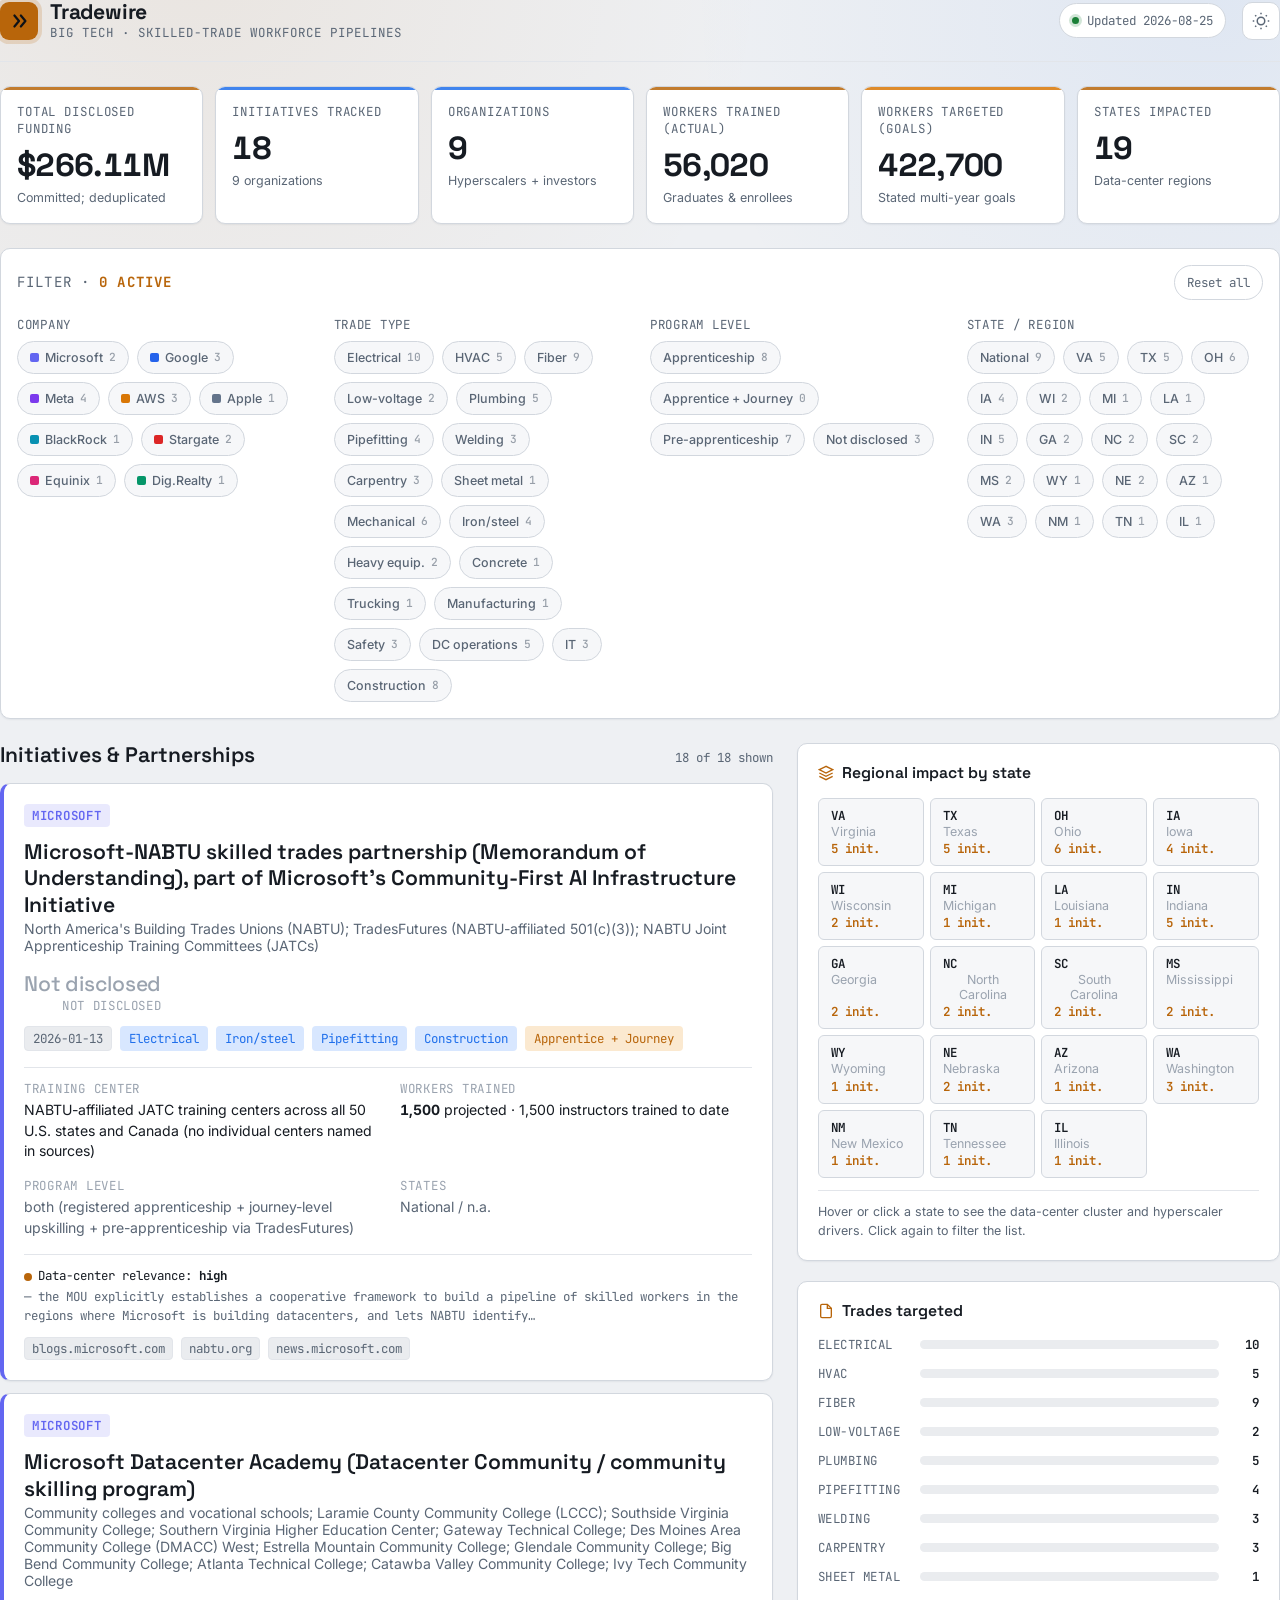
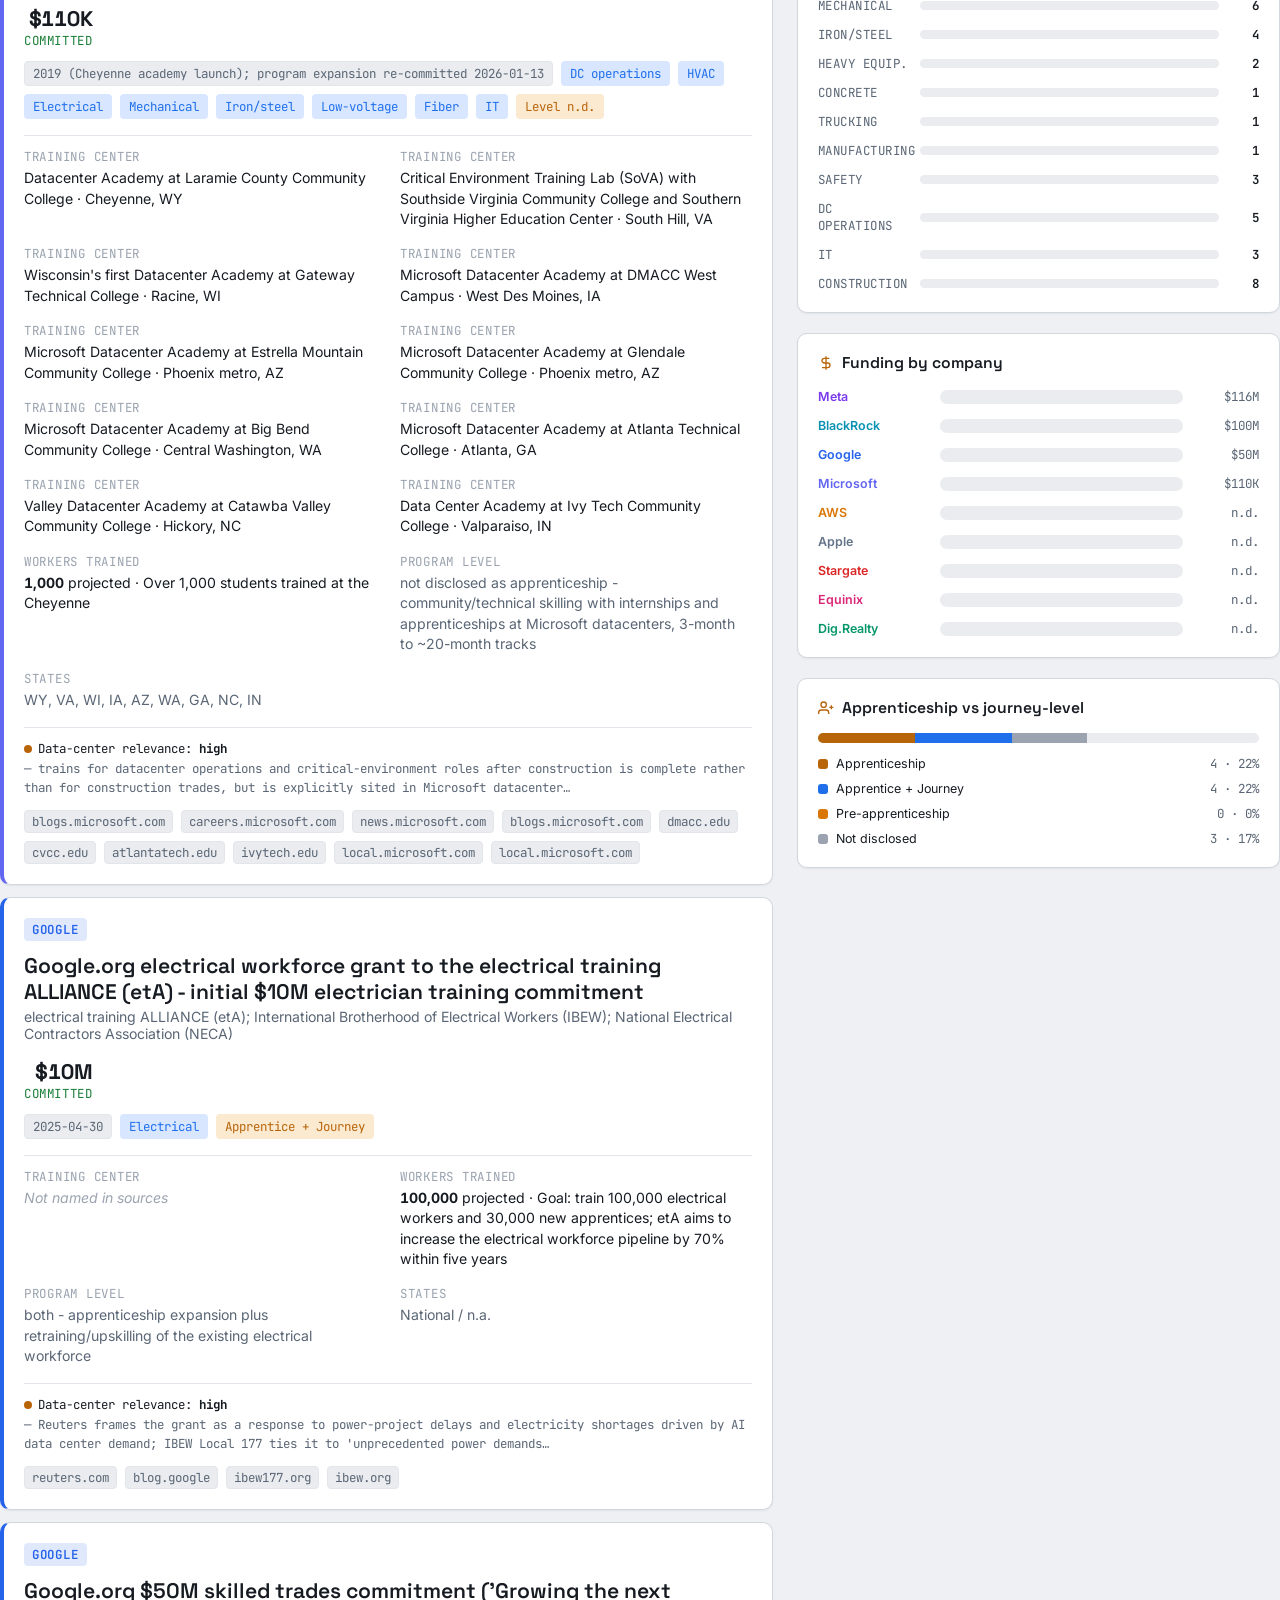
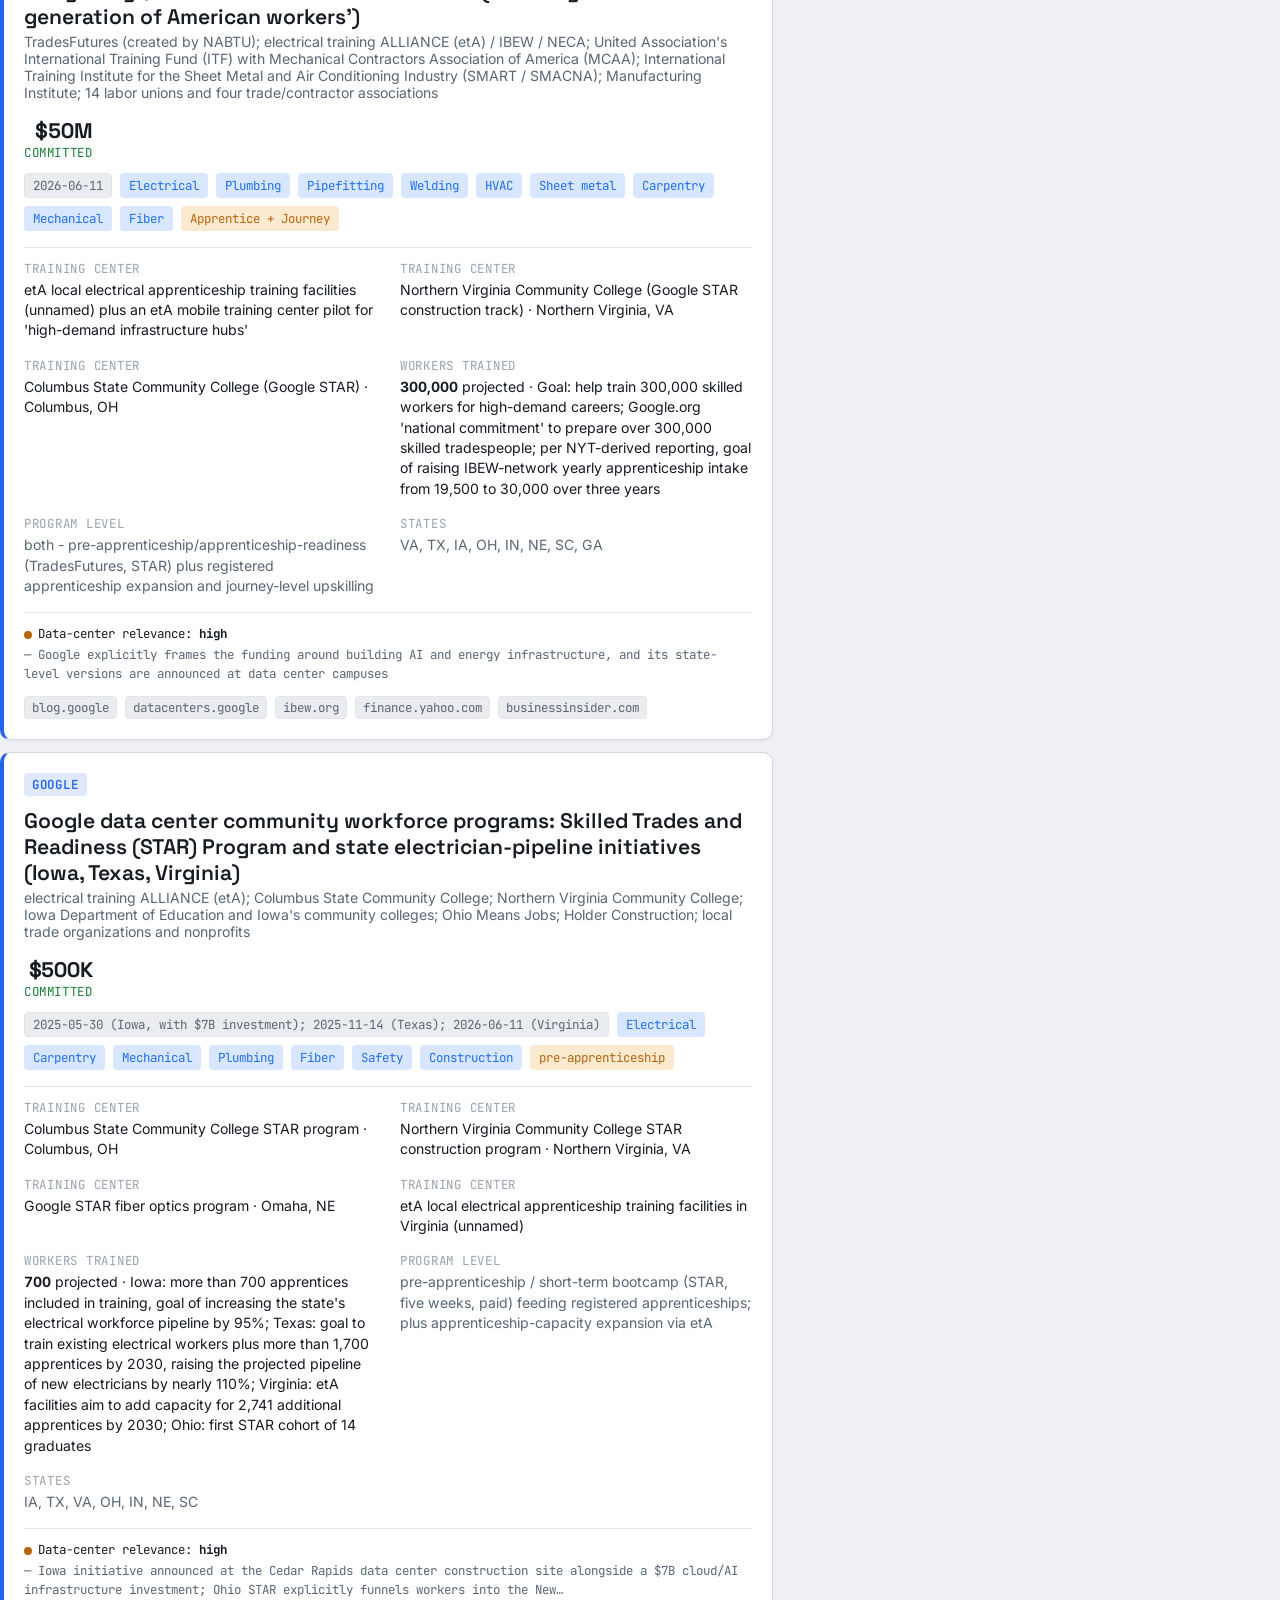
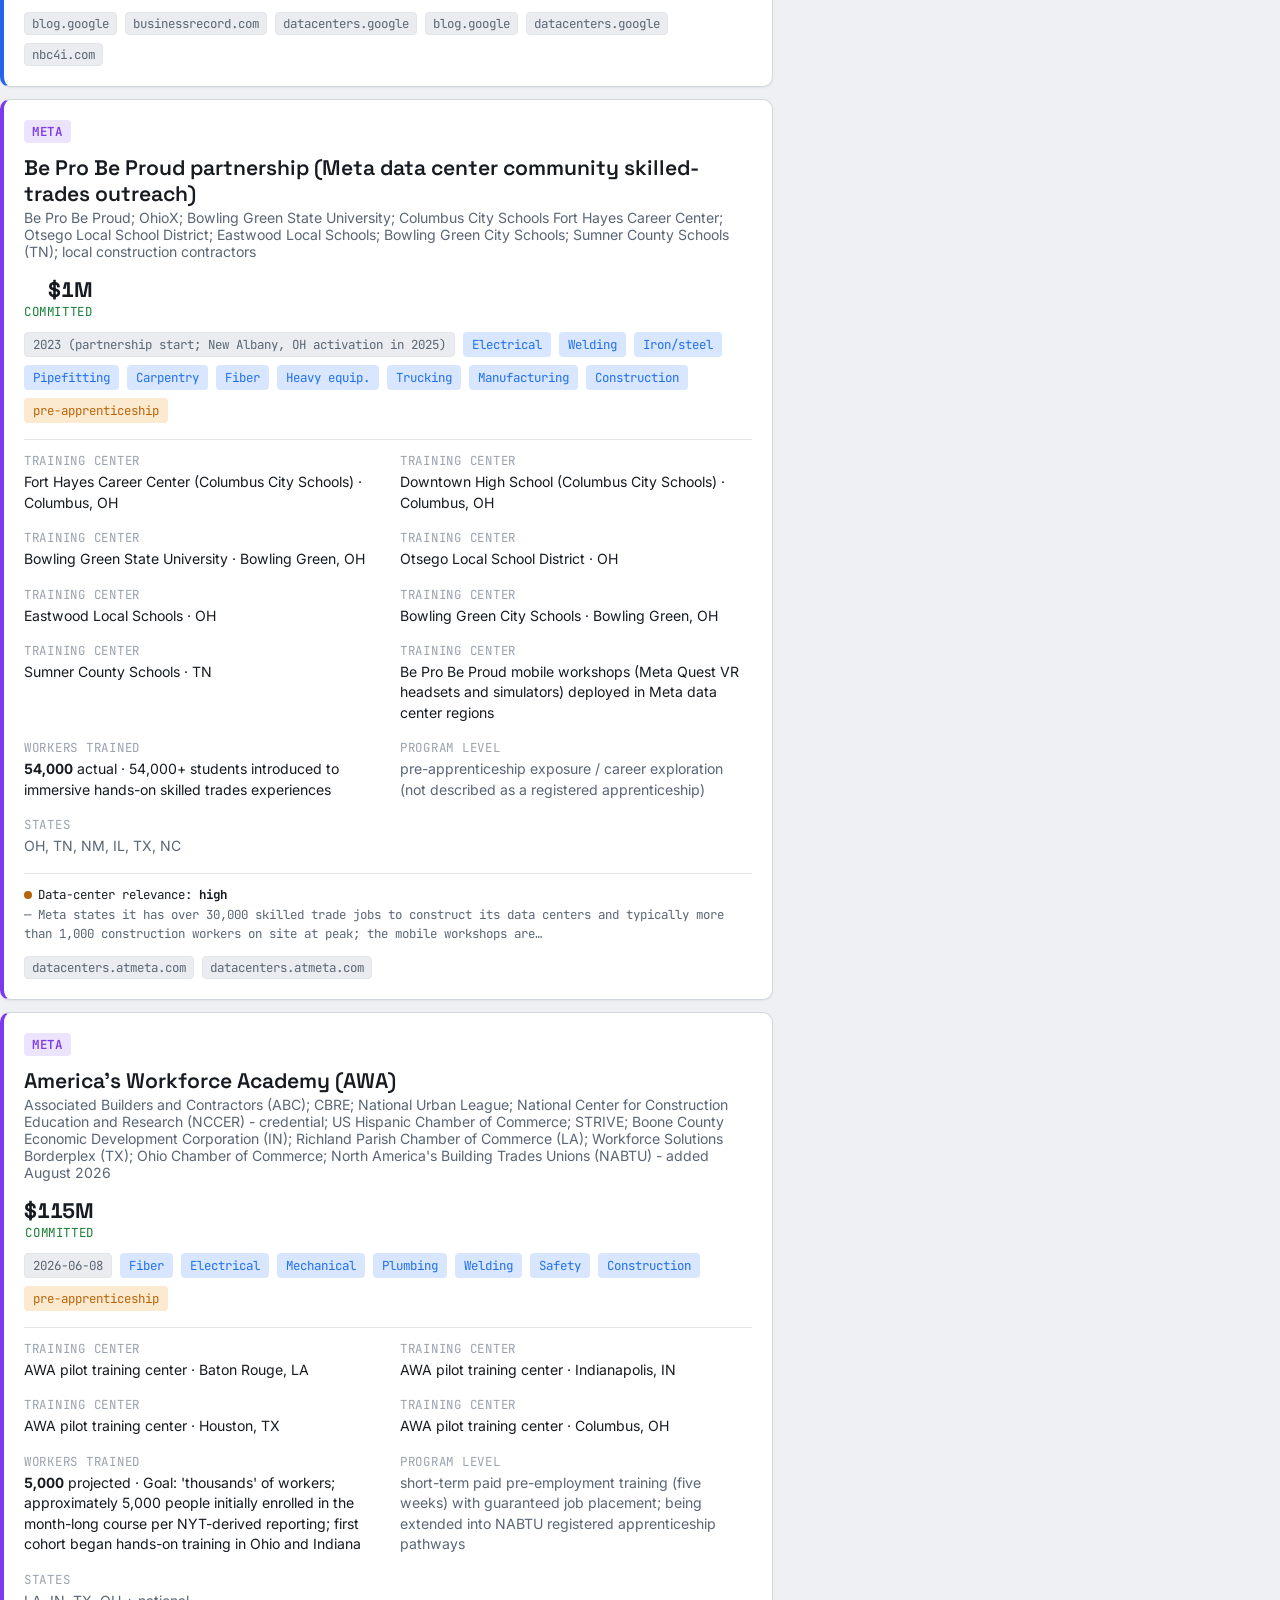
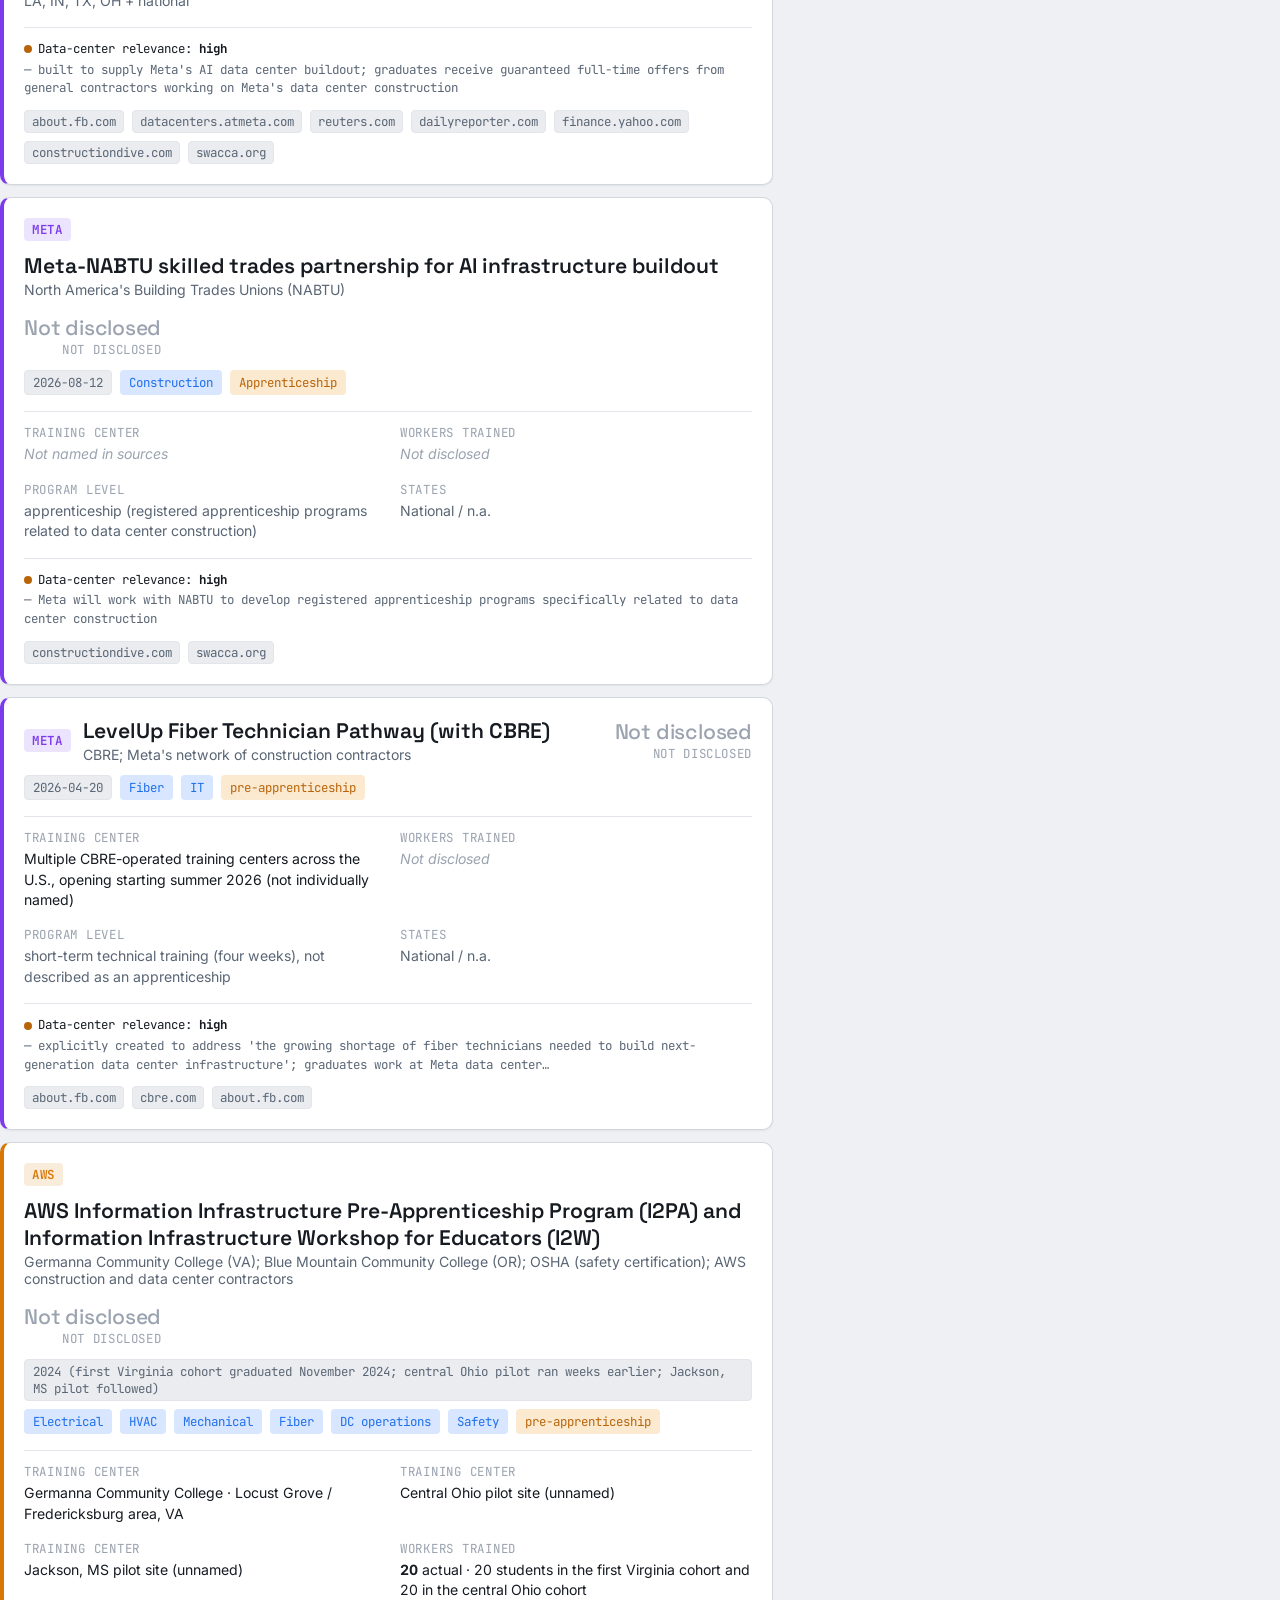
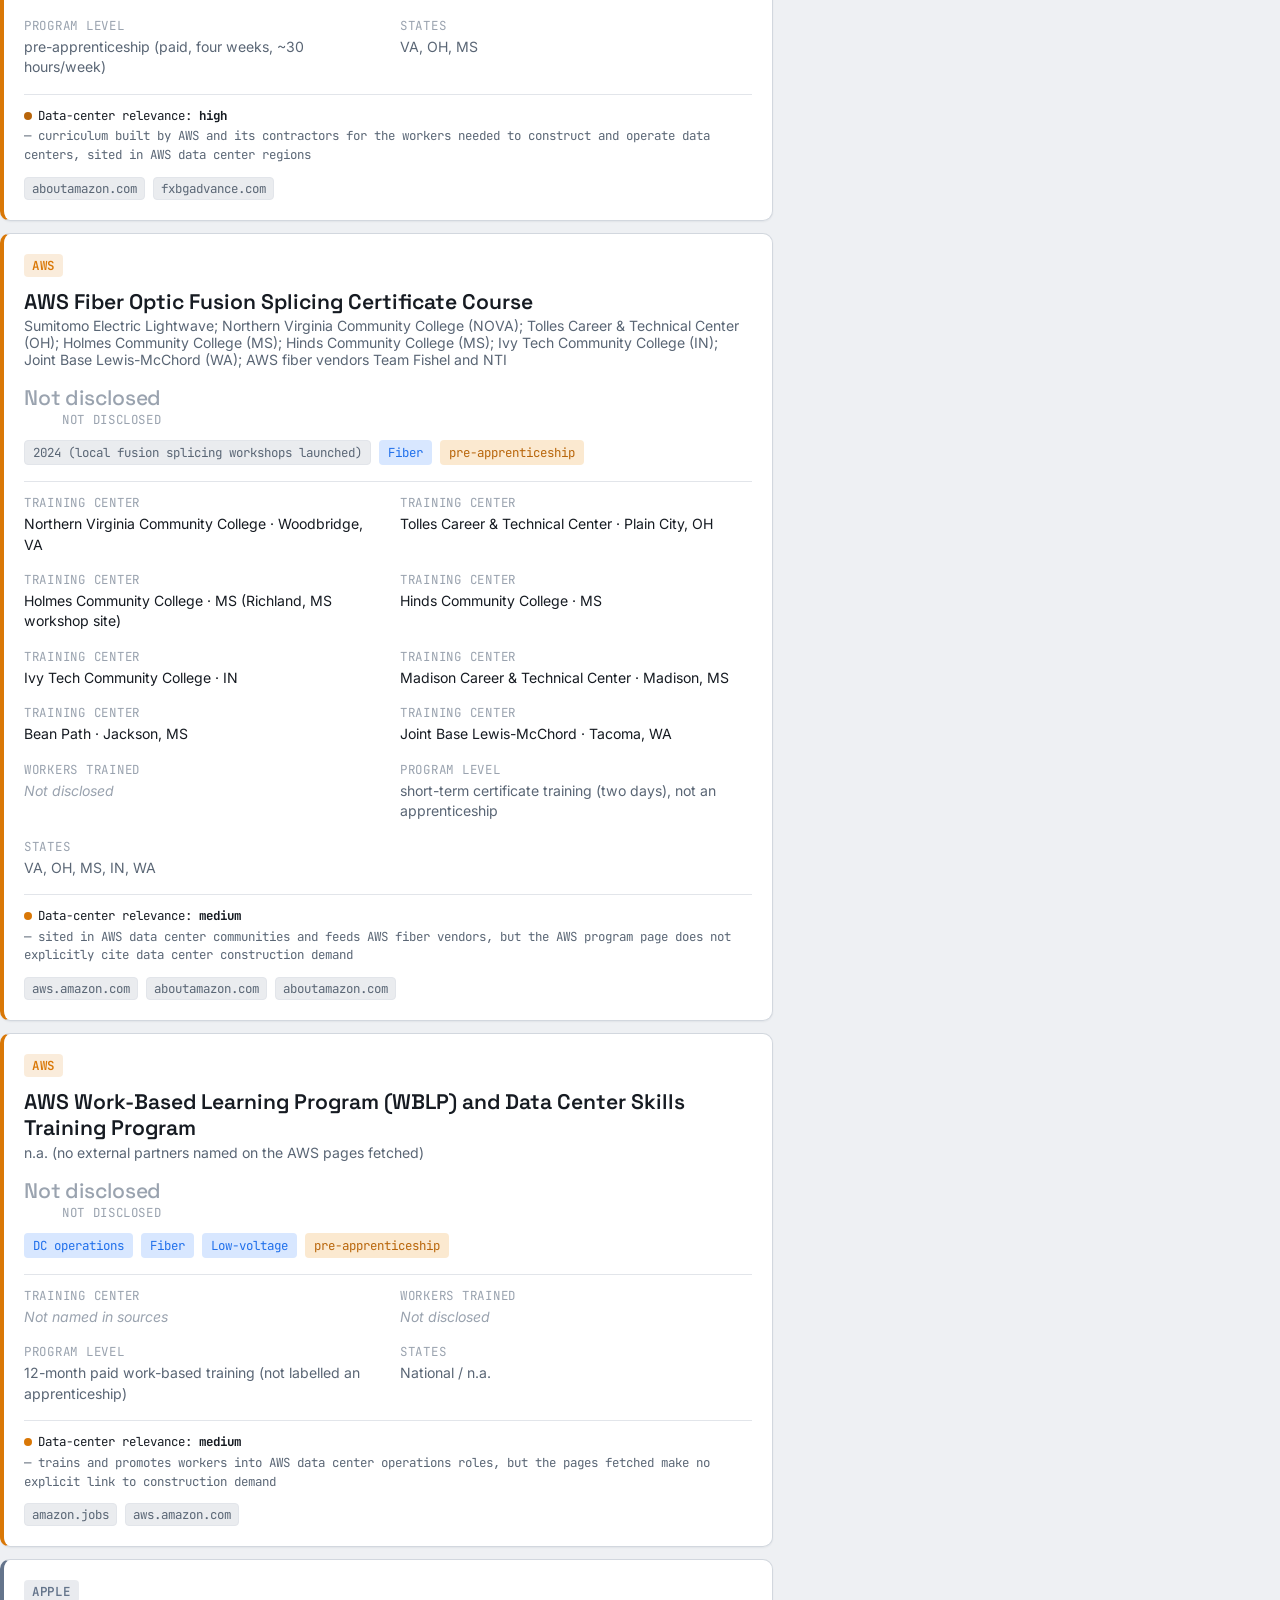
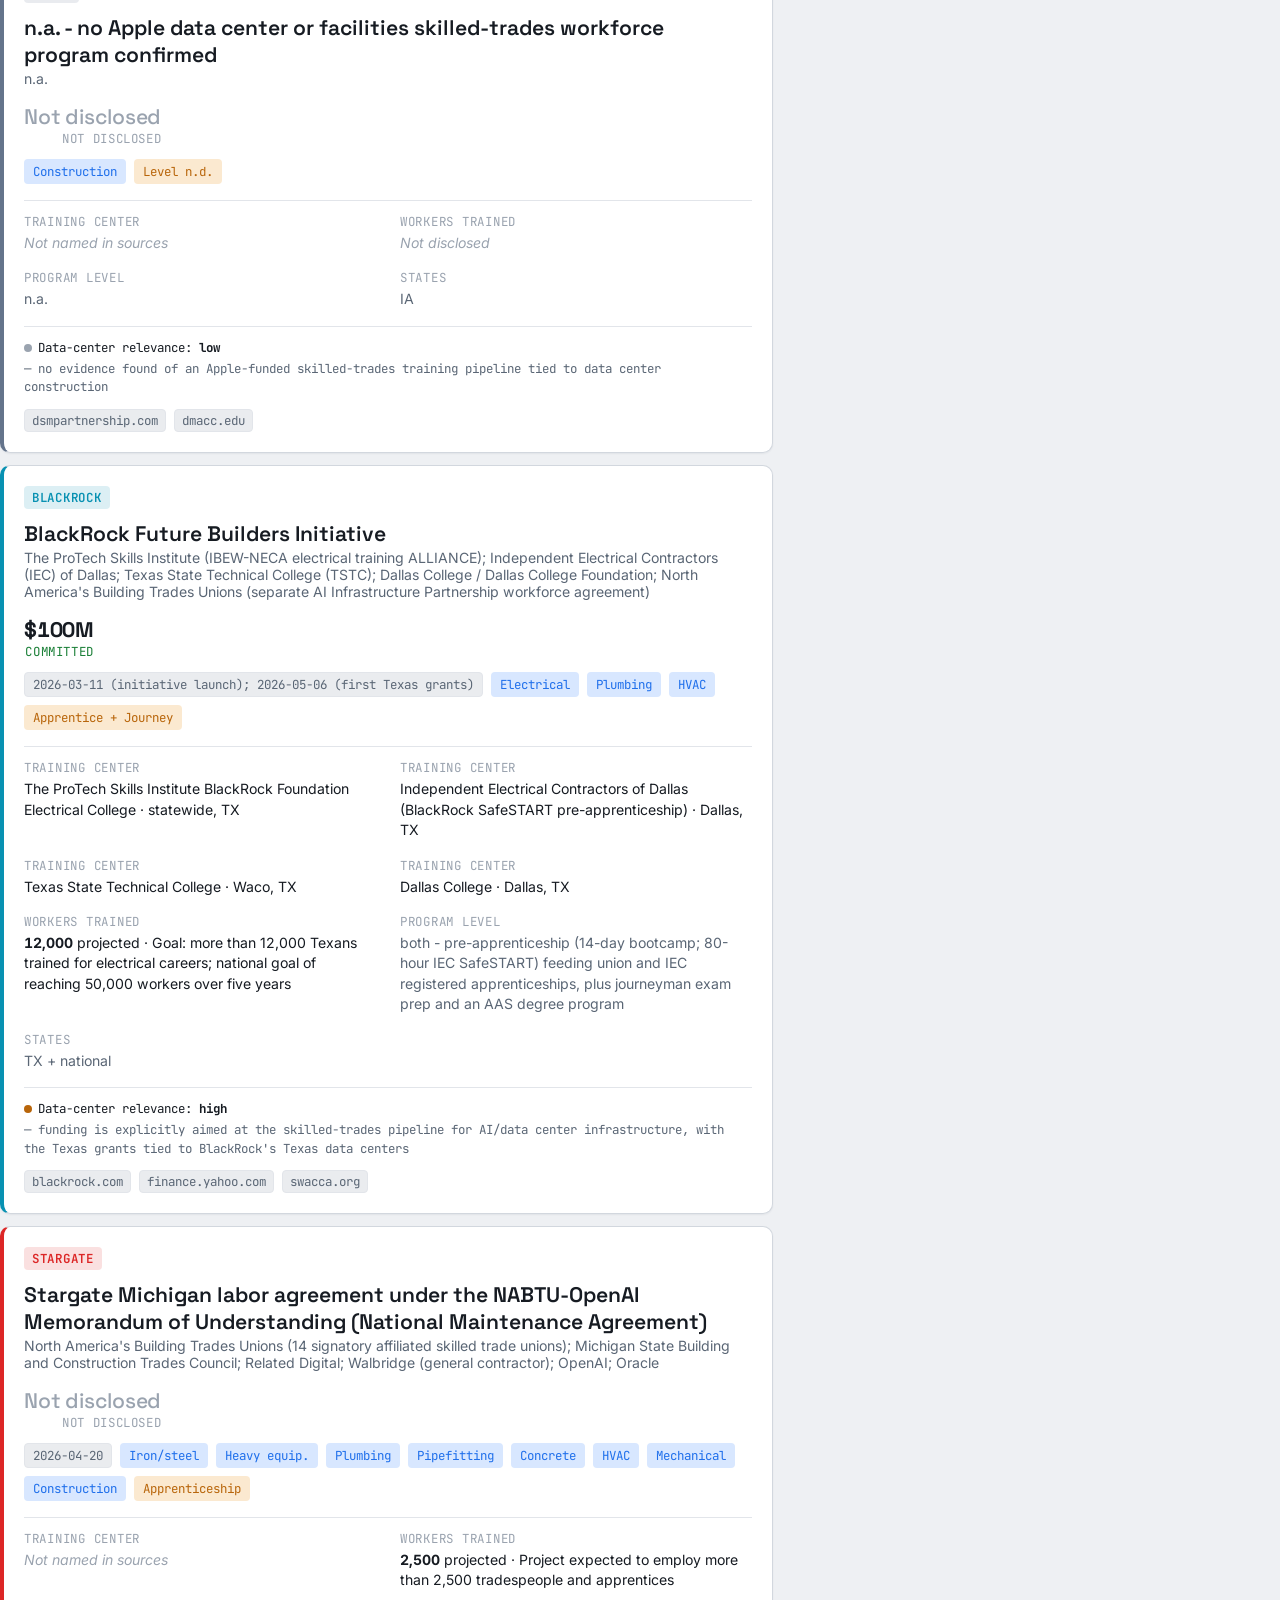
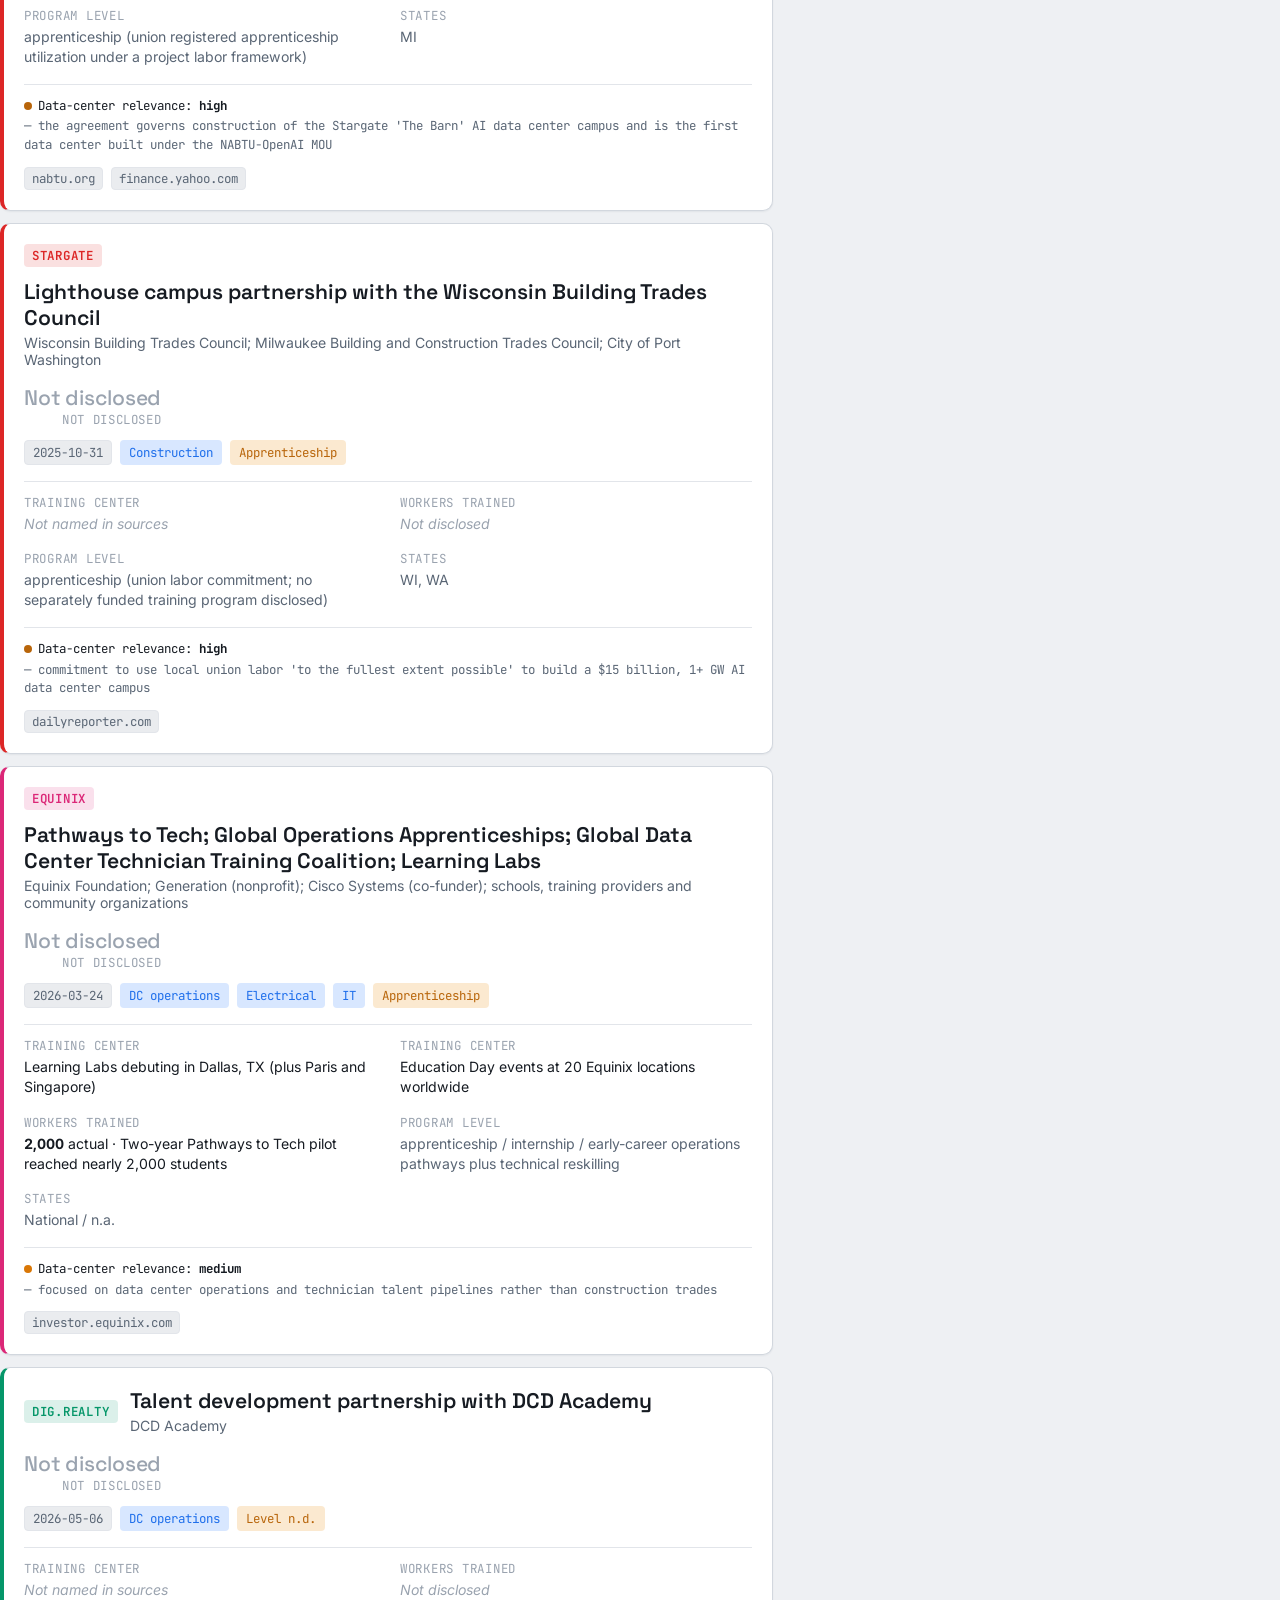
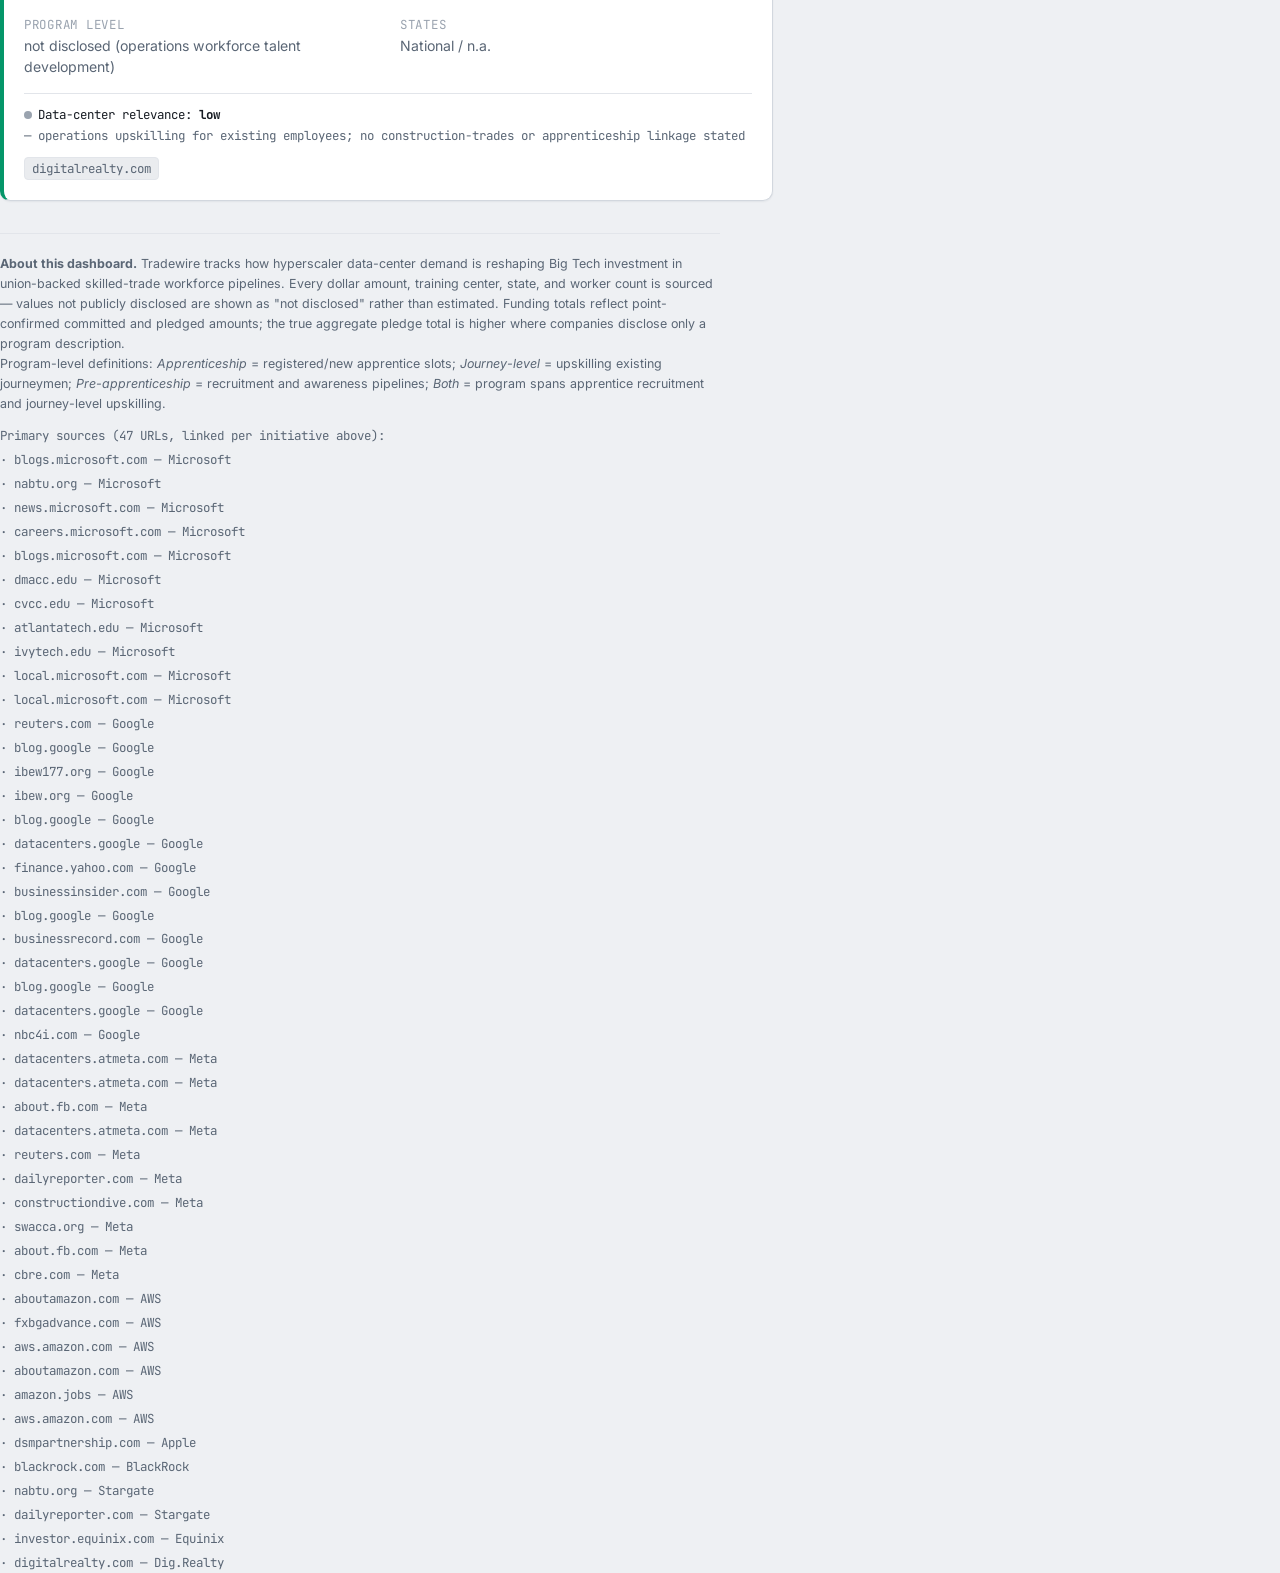
==== index.html @ b435bbc1 "Add files via upload" ====
<!DOCTYPE html>
<html lang="en" data-theme="dark">
<head>
<meta charset="UTF-8" />
<meta name="viewport" content="width=device-width, initial-scale=1.0" />
<title>Tradewire — Big Tech Skilled-Trade Workforce Pipeline</title>
<meta name="description" content="Dashboard tracking hyperscaler investments in union-backed skilled-trade workforce pipelines driven by data-center demand." />
<link rel="preconnect" href="https://fonts.googleapis.com" />
<link rel="preconnect" href="https://fonts.gstatic.com" crossorigin />
<link rel="stylesheet" href="styles.css" />
<link rel="icon" href="data:image/svg+xml,<svg xmlns='http://www.w3.org/2000/svg' viewBox='0 0 24 24'><rect width='24' height='24' rx='5' fill='%23f5a623'/><path d='M7 6l5 6-5 6M14 6l5 6-5 6' stroke='%230d1117' stroke-width='2.4' fill='none' stroke-linecap='round' stroke-linejoin='round'/></svg>" />
</head>
<body>
<div class="shell">

  <!-- ============ TOP BAR ============ -->
  <header class="topbar">
    <div class="brand">
      <span class="brand-mark" aria-hidden="true">
        <svg viewBox="0 0 24 24" fill="none" stroke="currentColor" stroke-width="2.4" stroke-linecap="round" stroke-linejoin="round"><path d="M7 6l5 6-5 6M14 6l5 6-5 6"/></svg>
      </span>
      <div class="brand-text">
        <h1>Tradewire</h1>
        <div class="sub">Big Tech · Skilled-Trade Workforce Pipelines</div>
      </div>
    </div>
    <div class="topbar-spacer"></div>
    <span class="meta-chip"><span class="dot"></span><span id="lastUpdated">Live dataset</span></span>
    <button class="theme-toggle" data-theme-toggle aria-label="Switch to light mode">
      <svg width="18" height="18" viewBox="0 0 24 24" fill="none" stroke="currentColor" stroke-width="2"><circle cx="12" cy="12" r="5"/><path d="M12 1v2M12 21v2M4.22 4.22l1.42 1.42M18.36 18.36l1.42 1.42M1 12h2M21 12h2M4.22 19.78l1.42-1.42M18.36 5.64l1.42-1.42"/></svg>
    </button>
  </header>

  <!-- ============ KPI ROW ============ -->
  <section class="kpi-row" id="kpiRow" aria-label="Key metrics"></section>

  <!-- ============ FILTER BAR ============ -->
  <section class="filters" aria-label="Filters">
    <div class="filter-head">
      <span class="filter-title">Filter · <b id="filterCount">0 active</b></span>
      <button class="reset-btn" id="resetBtn">Reset all</button>
    </div>
    <div class="filter-grid">
      <div class="filter-group">
        <label>Company</label>
        <div class="chip-row" id="fCompany"></div>
      </div>
      <div class="filter-group">
        <label>Trade type</label>
        <div class="chip-row" id="fTrade"></div>
      </div>
      <div class="filter-group">
        <label>Program level</label>
        <div class="chip-row" id="fProgram"></div>
      </div>
      <div class="filter-group">
        <label>State / region</label>
        <div class="chip-row" id="fState"></div>
      </div>
    </div>
  </section>

  <!-- ============ MAIN GRID ============ -->
  <div class="main-grid">

    <!-- LEFT: initiative list -->
    <main>
      <div class="section-head">
        <h2>Initiatives &amp; Partnerships</h2>
        <span class="count" id="initCount"></span>
      </div>
      <div class="init-list" id="initList"></div>
    </main>

    <!-- RIGHT: sidebar -->
    <aside>
      <div class="panel">
        <h3><span class="h-ico"><svg width="16" height="16" viewBox="0 0 24 24" fill="none" stroke="currentColor" stroke-width="2"><path d="M12 2L2 7l10 5 10-5-10-5z"/><path d="M2 17l10 5 10-5M2 12l10 5 10-5"/></svg></span>Regional impact by state</h3>
        <div class="state-grid" id="stateGrid"></div>
        <div class="state-note" id="stateNote">Hover or click a state to see the data-center cluster and hyperscaler drivers. Click again to filter the list.</div>
      </div>

      <div class="panel">
        <h3><span class="h-ico"><svg width="16" height="16" viewBox="0 0 24 24" fill="none" stroke="currentColor" stroke-width="2"><path d="M14 2H6a2 2 0 00-2 2v16a2 2 0 002 2h12a2 2 0 002-2V8z"/><path d="M14 2v6h6"/></svg></span>Trades targeted</h3>
        <div class="trade-list" id="tradeList"></div>
      </div>

      <div class="panel">
        <h3><span class="h-ico"><svg width="16" height="16" viewBox="0 0 24 24" fill="none" stroke="currentColor" stroke-width="2"><path d="M12 2v20M17 5H9.5a3.5 3.5 0 100 7h5a3.5 3.5 0 110 7H6"/></svg></span>Funding by company</h3>
        <div class="company-bars" id="companyBars"></div>
      </div>

      <div class="panel">
        <h3><span class="h-ico"><svg width="16" height="16" viewBox="0 0 24 24" fill="none" stroke="currentColor" stroke-width="2"><path d="M16 21v-2a4 4 0 00-4-4H5a4 4 0 00-4 4v2"/><circle cx="8.5" cy="7" r="4"/><path d="M20 8v6M23 11h-6"/></svg></span>Apprenticeship vs journey-level</h3>
        <div class="prog-split" id="progSplit"></div>
        <div class="prog-legend" id="progLegend"></div>
      </div>
    </aside>

  </div>

  <!-- ============ FOOTNOTE ============ -->
  <footer class="foot-note">
    <p><strong>About this dashboard.</strong> Tradewire tracks how hyperscaler data-center demand is reshaping Big Tech investment in union-backed skilled-trade workforce pipelines. Every dollar amount, training center, state, and worker count is sourced — values not publicly disclosed are shown as "not disclosed" rather than estimated. Funding totals reflect point-confirmed committed and pledged amounts; the true aggregate pledge total is higher where companies disclose only a program description.</p>
    <p>Program-level definitions: <em>Apprenticeship</em> = registered/new apprentice slots; <em>Journey-level</em> = upskilling existing journeymen; <em>Pre-apprenticeship</em> = recruitment and awareness pipelines; <em>Both</em> = program spans apprentice recruitment and journey-level upskilling.</p>
    <div class="src-list" id="allSources"></div>
  </footer>

</div>

<script src="data.js"></script>
<script src="app.js"></script>
<script data-pplx-inline-edit>
(function () {
  if (window === window.top) return;

  const allowedParentOrigins = ["https://www.perplexity.ai","https://perplexity.ai","https://testing.perplexity.ai","https://staging.perplexity.ai","https://*.preview.i.perplexity.ai","http://perplexity.localhost","http://localhost:1420","http://127.0.0.1:1420","http://localhost:3000","http://127.0.0.1:3000","http://localhost:5173","http://127.0.0.1:5173"];
  const MAX_FONT_BYTES = 500 * 1024;
  const MAX_TOTAL_FONT_BYTES = 2 * 1024 * 1024;
  let scrollForwarding = false;
  let scrollRaf = 0;
  let trustedTopOrigin = null;

  // Allow entries like "https://*.preview.i.perplexity.ai" — the wildcard
  // matches a single DNS label (no dots), so "https://*.foo" cannot stretch
  // across multiple labels.
  function matchesAllowedOrigin(origin) {
    if (!origin) return false;
    for (const entry of allowedParentOrigins) {
      if (!entry.includes("*")) {
        if (entry === origin) return true;
        continue;
      }
      const pattern = new RegExp(
        "^" +
          entry.replace(/[.+?^${}()|[\]\\]/g, "\\$&").replace(/\*/g, "[^.]+") +
          "$",
      );
      if (pattern.test(origin)) return true;
    }
    return false;
  }

  // Trust decision: when the sender is same-origin-visible (event.origin is a
  // real origin like https://www.perplexity.ai) we trust event.origin directly.
  // When event.origin is "null" (opaque broker srcdoc), we fall back to the
  // broker's stamped `parentOrigin` to identify the top window. The fallback
  // is claim-only — we rely on the browser's native `targetOrigin` enforcement
  // on the response path (see postToTrustedTop) to ensure replies can't be
  // delivered to anyone but the actual top window of that claimed origin.
  function getTrustedParentOrigin(event) {
    const forwardedParentOrigin =
      typeof event.data.parentOrigin === "string" ? event.data.parentOrigin : null;
    const parentOrigin = event.origin === "null" ? forwardedParentOrigin : event.origin;
    return matchesAllowedOrigin(parentOrigin) ? parentOrigin : null;
  }

  // All responses go to window.top with targetOrigin = the allowlisted origin.
  // An attacker that iframes us inside their own null-origin broker can claim
  // any parentOrigin they like, but the browser will drop the reply whenever
  // the real top's origin doesn't match — so the screenshot never leaves.
  function postToTrustedTop(message) {
    if (!trustedTopOrigin) return;
    try {
      window.top.postMessage(message, trustedTopOrigin);
    } catch (_error) {}
  }

  function inlineAll(original, clone) {
    if (original.nodeType !== 1 || clone.nodeType !== 1) return;

    try {
      const computedStyle = getComputedStyle(original);
      // cssText on a computed style is the serialized declaration in modern
      // Chromium/Safari — a single read beats enumerating ~400 longhand
      // properties. Firefox returns "" here, so we fall back on empty.
      const serialized = computedStyle.cssText;
      if (serialized) {
        clone.style.cssText = serialized;
      } else {
        const parts = new Array(computedStyle.length);
        for (let index = 0; index < computedStyle.length; index += 1) {
          const property = computedStyle[index];
          parts[index] = `${property}:${computedStyle.getPropertyValue(property)};`;
        }
        clone.style.cssText = parts.join("");
      }
    } catch (_error) {}

    const originalChildren = original.children;
    const clonedChildren = clone.children;
    for (
      let index = 0;
      index < originalChildren.length && index < clonedChildren.length;
      index += 1
    ) {
      inlineAll(originalChildren[index], clonedChildren[index]);
    }
  }

  function extractFontUrl(srcValue) {
    const matches = [
      ...srcValue.matchAll(
        /url\(["']?([^"')]+)["']?\)(?:\s*format\(["']?([^"')]+)["']?\))?/gi,
      ),
    ];
    if (matches.length === 0) return null;
    const woff2 = matches.find((m) => m[2] && m[2].toLowerCase().includes("woff2"));
    if (woff2) return woff2[1];
    const woff = matches.find((m) => m[2] && m[2].toLowerCase().includes("woff"));
    if (woff) return woff[1];
    return matches[0][1];
  }

  // Cache resolved font URL -> data URI across captures. Fonts on a page
  // essentially never change, and a batch run emits multiple captures back to
  // back — without this we'd refetch + re-base64 every time.
  const fontDataUriCache = new Map();
  const SRC_DECLARATION_RE = /src\s*:\s*[^;}]+/i;

  async function fetchAsDataUri(url) {
    if (fontDataUriCache.has(url)) return fontDataUriCache.get(url);
    let dataUri = null;
    try {
      const response = await fetch(url, { mode: "cors", credentials: "omit" });
      if (response.ok) {
        const blob = await response.blob();
        if (blob.size <= MAX_FONT_BYTES) {
          dataUri = await new Promise((resolve) => {
            const reader = new FileReader();
            reader.onloadend = () =>
              resolve(typeof reader.result === "string" ? reader.result : null);
            reader.onerror = () => resolve(null);
            reader.readAsDataURL(blob);
          });
        }
      }
    } catch (_error) {
      dataUri = null;
    }
    fontDataUriCache.set(url, dataUri);
    return dataUri;
  }

  function collectFontFaceRuleTexts() {
    const rules = [];
    for (const sheet of document.styleSheets) {
      let cssRules;
      try {
        cssRules = sheet.cssRules;
      } catch (_error) {
        continue;
      }
      if (!cssRules) continue;
      for (const rule of cssRules) {
        const cssText = rule.cssText || "";
        if (cssText.startsWith("@font-face")) rules.push(cssText);
      }
    }
    return rules;
  }

  async function buildInlinedFontCss() {
    const ruleTexts = collectFontFaceRuleTexts();
    if (ruleTexts.length === 0) return null;

    const resolved = ruleTexts.map((cssText) => {
      if (!SRC_DECLARATION_RE.test(cssText)) return null;
      const srcMatch = cssText.match(/src\s*:\s*([^;}]+)[;}]/i);
      if (!srcMatch) return null;
      const url = extractFontUrl(srcMatch[1]);
      if (!url) return null;
      try {
        return { cssText, url: new URL(url, document.baseURI).href };
      } catch (_error) {
        return null;
      }
    });

    const dataUris = await Promise.all(
      resolved.map((entry) => (entry ? fetchAsDataUri(entry.url) : Promise.resolve(null))),
    );

    const inlined = [];
    let totalBytes = 0;
    for (let index = 0; index < resolved.length; index += 1) {
      const entry = resolved[index];
      const dataUri = dataUris[index];
      if (!entry || !dataUri) continue;
      const approxBytes = dataUri.length * 0.75;
      if (totalBytes + approxBytes > MAX_TOTAL_FONT_BYTES) break;
      totalBytes += approxBytes;
      inlined.push(entry.cssText.replace(SRC_DECLARATION_RE, `src: url("${dataUri}")`));
    }
    return inlined.length > 0 ? inlined.join("\n") : null;
  }

  function stripExternal(clone) {
    const images = clone.querySelectorAll("img");
    for (let index = 0; index < images.length; index += 1) {
      const src = images[index].getAttribute("src");
      if (src && !src.startsWith("data:")) images[index].removeAttribute("src");
    }

    const elements = clone.querySelectorAll("*");
    for (let index = 0; index < elements.length; index += 1) {
      const style = elements[index].style.cssText;
      if (style && style.includes("url(")) {
        elements[index].style.cssText = style.replace(
          /url\(["']?(?!data:)[^)"']*["']?\)/gi,
          "none",
        );
      }
    }
  }

  function emitScroll() {
    scrollRaf = 0;
    if (!scrollForwarding) return;
    postToTrustedTop({
      type: "INLINE_EDIT_SCROLL",
      scrollX: window.scrollX,
      scrollY: window.scrollY,
    });
  }

  window.addEventListener(
    "scroll",
    function () {
      if (!scrollForwarding || scrollRaf) return;
      scrollRaf = requestAnimationFrame(emitScroll);
    },
    { passive: true, capture: true },
  );

  async function handleCaptureRequest(event) {
    const requestId = event.data.requestId;
    const scrollX = window.scrollX;
    const scrollY = window.scrollY;
    const width = window.innerWidth;
    const height = window.innerHeight;

    function postResult(dataUrl) {
      postToTrustedTop({
        type: "INLINE_EDIT_SCREENSHOT_RESULT",
        requestId,
        dataUrl,
        scrollX,
        scrollY,
      });
    }

    try {
      // Wait for any pending web fonts to resolve so both inline metrics and
      // the @font-face inlining below see the same loaded faces.
      if (document.fonts && document.fonts.ready) {
        try {
          await document.fonts.ready;
        } catch (_error) {}
      }

      const clone = document.documentElement.cloneNode(true);
      inlineAll(document.documentElement, clone);

      const removedNodes = clone.querySelectorAll("script,link[rel=\"stylesheet\"],style");
      for (let index = 0; index < removedNodes.length; index += 1) {
        removedNodes[index].remove();
      }

      stripExternal(clone);

      // Re-embed web fonts as data-URI @font-face rules so the SVG rasterizer
      // can resolve them — external font URLs aren't fetched during
      // foreignObject rendering, which would otherwise force a fallback face
      // and change text metrics.
      const inlinedFontCss = await buildInlinedFontCss();
      if (inlinedFontCss) {
        const styleEl = document.createElement("style");
        styleEl.textContent = inlinedFontCss;
        const head = clone.querySelector("head");
        if (head) head.appendChild(styleEl);
        else clone.insertBefore(styleEl, clone.firstChild);
      }

      const html = new XMLSerializer().serializeToString(clone);
      const svg =
        `<svg xmlns="http://www.w3.org/2000/svg" width="${width}" height="${height}">` +
        '<foreignObject width="100%" height="100%">' +
        `<div xmlns="http://www.w3.org/1999/xhtml" style="width:${width}px;height:${height}px;overflow:hidden">` +
        `<div style="position:relative;left:-${scrollX}px;top:-${scrollY}px">` +
        html +
        "</div></div></foreignObject></svg>";
      const svgUrl = `data:image/svg+xml;charset=utf-8,${encodeURIComponent(svg)}`;
      const image = new Image();
      image.onload = function () {
        const canvas = document.createElement("canvas");
        canvas.width = width;
        canvas.height = height;
        canvas.getContext("2d").drawImage(image, 0, 0);
        postResult(canvas.toDataURL("image/png"));
      };
      image.onerror = function () {
        postResult(null);
      };
      image.src = svgUrl;
    } catch (_error) {
      postResult(null);
    }
  }

  window.addEventListener("message", function (event) {
    if (!event.data) return;
    // Only accept messages from the direct parent frame. Blocks sibling /
    // unrelated-window postMessage senders that could otherwise reach us.
    if (event.source !== window.parent) return;

    const trustedParentOrigin = getTrustedParentOrigin(event);
    if (!trustedParentOrigin) return;
    trustedTopOrigin = trustedParentOrigin;

    if (event.data.type === "INLINE_EDIT_SCROLL_START") {
      scrollForwarding = true;
      emitScroll();
      return;
    }

    if (event.data.type === "INLINE_EDIT_SCROLL_STOP") {
      scrollForwarding = false;
      if (scrollRaf) cancelAnimationFrame(scrollRaf);
      scrollRaf = 0;
      return;
    }

    if (event.data.type !== "INLINE_EDIT_CAPTURE_REQUEST") return;

    handleCaptureRequest(event);
  });
})();


</script></body>
</html>
---- styles.css ----
/* ============================================================
   TRADEWIRE — Big Tech Skilled-Trade Workforce Dashboard
   Industrial control-room aesthetic: ink surfaces, high-voltage
   amber accent, steel-blue secondary, tabular data.
   ============================================================ */

/* ---- Fonts ---- */
@import url('https://fonts.googleapis.com/css2?family=Space+Grotesk:wght@400;500;600;700&family=Inter:wght@400;500;600;700&family=JetBrains+Mono:wght@400;500;600&display=swap');

/* ---- Design tokens ---- */
:root,
[data-theme='light'] {
  --font-display: 'Space Grotesk', system-ui, sans-serif;
  --font-body: 'Inter', system-ui, sans-serif;
  --font-mono: 'JetBrains Mono', ui-monospace, monospace;

  --color-bg: #eef0f3;
  --color-surface: #ffffff;
  --color-surface-2: #f6f7f9;
  --color-surface-3: #eaecef;
  --color-divider: #e2e5ea;
  --color-border: #d2d7de;

  --color-text: #161b22;
  --color-text-muted: #5a6675;
  --color-text-faint: #9aa3af;

  --color-primary: #b8650a;
  --color-primary-hover: #98530a;
  --color-primary-soft: #fbe9d0;
  --color-accent-blue: #1f6feb;
  --color-accent-blue-soft: #d8e7ff;

  --color-msft: #6366f1;
  --color-google: #2563eb;
  --color-meta: #7c3aed;
  --color-aws: #d97706;
  --color-apple: #64748b;
  --color-blackrock: #0891b2;
  --color-oracle: #dc2626;
  --color-vantage: #0d9488;
  --color-equinix: #db2777;
  --color-digitalrealty: #059669;

  --color-success: #1a7f37;
  --color-success-soft: #d7f3df;
  --color-warn: #9a5b00;
  --color-warn-soft: #fbeed8;

  --shadow-sm: 0 1px 2px rgba(20,30,50,0.06);
  --shadow-md: 0 4px 14px rgba(20,30,50,0.08);
  --shadow-lg: 0 12px 32px rgba(20,30,50,0.12);

  --radius-sm: 6px;
  --radius-md: 10px;
  --radius-lg: 14px;

  --space-1: 0.25rem; --space-2: 0.5rem; --space-3: 0.75rem;
  --space-4: 1rem; --space-5: 1.25rem; --space-6: 1.5rem;
  --space-8: 2rem; --space-10: 2.5rem; --space-12: 3rem;
}

[data-theme='dark'] {
  --color-bg: #0d1117;
  --color-surface: #151c25;
  --color-surface-2: #1a2330;
  --color-surface-3: #232e3d;
  --color-divider: #232e3d;
  --color-border: #2d3a4c;

  --color-text: #e6edf3;
  --color-text-muted: #8b9aa9;
  --color-text-faint: #5d6878;

  --color-primary: #f5a623;
  --color-primary-hover: #ffc043;
  --color-primary-soft: #2a1f08;
  --color-accent-blue: #4a9eff;
  --color-accent-blue-soft: #122033;

  --color-msft: #818cf8;
  --color-google: #60a5fa;
  --color-meta: #a78bfa;
  --color-aws: #ffb84d;
  --color-apple: #94a3b8;
  --color-blackrock: #22d3ee;
  --color-oracle: #f87171;
  --color-vantage: #2dd4bf;
  --color-equinix: #f472b6;
  --color-digitalrealty: #34d399;

  --color-success: #3fb950;
  --color-success-soft: #0f2417;
  --color-warn: #d29922;
  --color-warn-soft: #2a2008;

  --shadow-sm: 0 1px 2px rgba(0,0,0,0.3);
  --shadow-md: 0 4px 14px rgba(0,0,0,0.4);
  --shadow-lg: 0 12px 32px rgba(0,0,0,0.5);
}

/* ---- Base ---- */
*, *::before, *::after { box-sizing: border-box; margin: 0; padding: 0; }
html { -webkit-font-smoothing: antialiased; text-rendering: optimizeLegibility; scroll-behavior: smooth; }
body {
  min-height: 100dvh;
  font-family: var(--font-body);
  font-size: var(--text-base);
  color: var(--color-text);
  background-color: var(--color-bg);
  background-image:
    radial-gradient(circle at 15% -5%, color-mix(in oklab, var(--color-primary) 8%, transparent), transparent 40%),
    radial-gradient(circle at 95% 0%, color-mix(in oklab, var(--color-accent-blue) 7%, transparent), transparent 35%);
  background-attachment: fixed;
}
h1, h2, h3, h4 { font-family: var(--font-display); line-height: 1.15; text-wrap: balance; }
button, input, select { font: inherit; color: inherit; }
button { cursor: pointer; background: none; border: none; }
a { color: var(--color-accent-blue); text-decoration: none; }
a:hover { text-decoration: underline; }

/* type scale */
:root {
  --text-xs: clamp(0.72rem, 0.7rem + 0.1vw, 0.78rem);
  --text-sm: clamp(0.82rem, 0.8rem + 0.1vw, 0.88rem);
  --text-base: clamp(0.92rem, 0.9rem + 0.1vw, 1rem);
  --text-lg: clamp(1.1rem, 1rem + 0.4vw, 1.35rem);
  --text-xl: clamp(1.5rem, 1.2rem + 1vw, 2rem);
}

.num { font-variant-numeric: tabular-nums lining-nums; font-feature-settings: "tnum" 1; }
.mono { font-family: var(--font-mono); font-variant-numeric: tabular-nums; }

:focus-visible { outline: 2px solid var(--color-primary); outline-offset: 2px; border-radius: 4px; }

@media (prefers-reduced-motion: reduce) {
  *, *::before, *::after { animation-duration: 0.01ms !important; transition-duration: 0.01ms !important; }
}

/* ============================================================
   Layout shell
   ============================================================ */
.shell { max-width: 1320px; margin: 0 auto; padding: var(--space-6) var(--space-5) var(--space-16); }

/* ---- Top bar ---- */
.topbar {
  display: flex; align-items: center; gap: var(--space-4);
  padding-bottom: var(--space-5); margin-bottom: var(--space-6);
  border-bottom: 1px solid var(--color-divider);
}
.brand { display: flex; align-items: center; gap: var(--space-3); }
.brand-mark {
  width: 38px; height: 38px; flex: 0 0 38px;
  display: grid; place-items: center;
  background: var(--color-primary); color: #0d1117;
  border-radius: 9px;
  box-shadow: 0 0 0 4px color-mix(in oklab, var(--color-primary) 18%, transparent);
}
.brand-mark svg { width: 22px; height: 22px; }
.brand-text h1 { font-size: var(--text-lg); font-weight: 700; letter-spacing: -0.01em; }
.brand-text .sub { font-size: var(--text-xs); color: var(--color-text-muted); font-family: var(--font-mono); text-transform: uppercase; letter-spacing: 0.08em; }
.topbar-spacer { flex: 1; }
.meta-chip {
  display: inline-flex; align-items: center; gap: var(--space-2);
  font-family: var(--font-mono); font-size: var(--text-xs);
  color: var(--color-text-muted); padding: var(--space-2) var(--space-3);
  background: var(--color-surface); border: 1px solid var(--color-border);
  border-radius: var(--radius-full, 9999px);
}
.meta-chip .dot { width: 7px; height: 7px; border-radius: 50%; background: var(--color-success); box-shadow: 0 0 0 3px color-mix(in oklab, var(--color-success) 20%, transparent); }

.theme-toggle {
  width: 38px; height: 38px; border-radius: var(--radius-md);
  display: grid; place-items: center;
  color: var(--color-text-muted); border: 1px solid var(--color-border);
  background: var(--color-surface);
}
.theme-toggle:hover { color: var(--color-text); border-color: var(--color-text-faint); }

/* ============================================================
   KPI cards
   ============================================================ */
.kpi-row {
  display: grid;
  grid-template-columns: repeat(6, 1fr);
  gap: var(--space-3);
  margin-bottom: var(--space-6);
}
.kpi {
  background: var(--color-surface);
  border: 1px solid var(--color-border);
  border-radius: var(--radius-md);
  padding: var(--space-4);
  box-shadow: var(--shadow-sm);
  position: relative; overflow: hidden;
}
.kpi::before {
  content: ""; position: absolute; inset: 0 0 auto 0; height: 3px;
  background: var(--kpi-accent, var(--color-primary));
  opacity: 0.85;
}
.kpi .label {
  font-family: var(--font-mono); font-size: var(--text-xs);
  text-transform: uppercase; letter-spacing: 0.07em;
  color: var(--color-text-muted); margin-bottom: var(--space-2);
  display: flex; align-items: center; gap: var(--space-2);
}
.kpi .value { font-family: var(--font-display); font-size: var(--text-xl); font-weight: 700; letter-spacing: -0.02em; }
.kpi .value .unit { font-size: 0.55em; font-weight: 500; color: var(--color-text-muted); margin-left: 2px; }
.kpi .foot { font-size: var(--text-xs); color: var(--color-text-muted); margin-top: var(--space-1); line-height: 1.4; }

@media (max-width: 1100px) { .kpi-row { grid-template-columns: repeat(3, 1fr); } }
@media (max-width: 620px) { .kpi-row { grid-template-columns: repeat(2, 1fr); } }

/* ============================================================
   Filter bar
   ============================================================ */
.filters {
  background: var(--color-surface);
  border: 1px solid var(--color-border);
  border-radius: var(--radius-md);
  padding: var(--space-4) var(--space-4);
  margin-bottom: var(--space-6);
  box-shadow: var(--shadow-sm);
}
.filter-head { display: flex; align-items: center; justify-content: space-between; gap: var(--space-4); margin-bottom: var(--space-4); flex-wrap: wrap; }
.filter-title { font-size: var(--text-sm); font-family: var(--font-mono); text-transform: uppercase; letter-spacing: 0.08em; color: var(--color-text-muted); }
.filter-title b { color: var(--color-primary); }
.reset-btn {
  font-size: var(--text-xs); font-family: var(--font-mono);
  color: var(--color-text-muted); padding: var(--space-2) var(--space-3);
  border: 1px solid var(--color-border); border-radius: var(--radius-full, 9999px);
}
.reset-btn:hover { color: var(--color-primary); border-color: var(--color-primary); }

.filter-grid { display: grid; grid-template-columns: 1fr 1fr 1fr 1fr; gap: var(--space-5); }
@media (max-width: 980px) { .filter-grid { grid-template-columns: 1fr 1fr; } }
@media (max-width: 560px) { .filter-grid { grid-template-columns: 1fr; } }

.filter-group label { display: block; font-size: var(--text-xs); font-family: var(--font-mono); text-transform: uppercase; letter-spacing: 0.06em; color: var(--color-text-muted); margin-bottom: var(--space-2); }
.chip-row { display: flex; flex-wrap: wrap; gap: var(--space-2); }
.chip {
  font-size: var(--text-xs); font-weight: 500;
  padding: var(--space-2) var(--space-3);
  border: 1px solid var(--color-border); border-radius: var(--radius-full, 9999px);
  background: var(--color-surface-2); color: var(--color-text-muted);
  transition: all 160ms cubic-bezier(0.16,1,0.3,1);
  display: inline-flex; align-items: center; gap: 6px;
}
.chip:hover { border-color: var(--color-text-faint); color: var(--color-text); }
.chip[aria-pressed="true"] { background: var(--color-text); color: var(--color-surface); border-color: var(--color-text); }
.chip .swatch { width: 9px; height: 9px; border-radius: 2px; background: var(--chip-color, var(--color-primary)); }
.chip .count { font-family: var(--font-mono); opacity: 0.6; font-size: 0.9em; }
.chip[aria-pressed="true"] .count { opacity: 0.7; }

/* slider */
.range-wrap { display: flex; align-items: center; gap: var(--space-3); }
.range-wrap input[type="range"] { flex: 1; accent-color: var(--color-primary); }
.range-val { font-family: var(--font-mono); font-size: var(--text-xs); color: var(--color-text-muted); min-width: 64px; text-align: right; }

/* ============================================================
   Main grid: initiatives + sidebar
   ============================================================ */
.main-grid { display: grid; grid-template-columns: 1.6fr 1fr; gap: var(--space-6); align-items: start; }
@media (max-width: 980px) { .main-grid { grid-template-columns: 1fr; } }

.section-head { display: flex; align-items: baseline; justify-content: space-between; gap: var(--space-3); margin-bottom: var(--space-4); }
.section-head h2 { font-size: var(--text-lg); font-weight: 600; }
.section-head .count { font-family: var(--font-mono); font-size: var(--text-xs); color: var(--color-text-muted); }

/* ---- Initiative cards ---- */
.init-list { display: flex; flex-direction: column; gap: var(--space-3); }
.init-card {
  background: var(--color-surface);
  border: 1px solid var(--color-border);
  border-left: 4px solid var(--card-accent, var(--color-primary));
  border-radius: var(--radius-md);
  padding: var(--space-5);
  box-shadow: var(--shadow-sm);
  transition: box-shadow 160ms ease, transform 160ms ease;
}
.init-card:hover { box-shadow: var(--shadow-md); }
.init-top { display: flex; align-items: flex-start; justify-content: space-between; gap: var(--space-4); margin-bottom: var(--space-3); flex-wrap: wrap; }
.init-top-left { display: flex; align-items: center; gap: var(--space-3); flex-wrap: wrap; }
.company-badge {
  font-family: var(--font-mono); font-size: var(--text-xs); font-weight: 600;
  text-transform: uppercase; letter-spacing: 0.06em;
  padding: 3px var(--space-2); border-radius: 4px;
  color: var(--badge-color); background: color-mix(in oklab, var(--badge-color) 14%, transparent);
}
.init-name { font-family: var(--font-display); font-size: var(--text-lg); font-weight: 600; line-height: 1.25; }
.init-partner { font-size: var(--text-sm); color: var(--color-text-muted); margin-top: 2px; }

.funding-block { text-align: right; flex-shrink: 0; }
.funding-amount { font-family: var(--font-display); font-size: var(--text-lg); font-weight: 700; letter-spacing: -0.01em; }
.funding-amount.nil { color: var(--color-text-faint); font-weight: 500; }
.funding-status { font-family: var(--font-mono); font-size: var(--text-xs); text-transform: uppercase; letter-spacing: 0.05em; }
.st-committed { color: var(--color-success); }
.st-pledged { color: var(--color-warn); }
.st-nd { color: var(--color-text-faint); }

.init-tags { display: flex; flex-wrap: wrap; gap: var(--space-2); margin: var(--space-3) 0 var(--space-4); }
.tag {
  font-size: var(--text-xs); font-family: var(--font-mono);
  padding: 3px var(--space-2); border-radius: 4px;
  background: var(--color-surface-3); color: var(--color-text-muted);
  border: 1px solid var(--color-divider);
}
.tag.trade { background: var(--color-accent-blue-soft); color: var(--color-accent-blue); border-color: transparent; }
.tag.prog { background: var(--color-primary-soft); color: var(--color-primary); border-color: transparent; }

.init-detail { display: grid; grid-template-columns: 1fr 1fr; gap: var(--space-4) var(--space-6); padding-top: var(--space-3); border-top: 1px solid var(--color-divider); }
@media (max-width: 560px) { .init-detail { grid-template-columns: 1fr; } }
.detail-field .dl { font-size: var(--text-xs); font-family: var(--font-mono); text-transform: uppercase; letter-spacing: 0.06em; color: var(--color-text-faint); margin-bottom: 3px; }
.detail-field .dv { font-size: var(--text-sm); line-height: 1.45; }
.detail-field .dv.muted { color: var(--color-text-muted); }
.detail-field .dv.faint { color: var(--color-text-faint); font-style: italic; }

.init-foot { display: flex; align-items: center; justify-content: space-between; gap: var(--space-3); margin-top: var(--space-4); padding-top: var(--space-3); border-top: 1px solid var(--color-divider); flex-wrap: wrap; }
.dc-relevance { font-size: var(--text-xs); font-family: var(--font-mono); display: flex; align-items: baseline; flex-wrap: wrap; column-gap: 6px; row-gap: 2px; line-height: 1.5; }
.dc-relevance .dot { width: 8px; height: 8px; border-radius: 50%; align-self: center; flex: 0 0 8px; }
.dc-relevance .dc-label { white-space: nowrap; }
.dc-relevance .dc-note { flex: 1 1 100%; min-width: 0; color: var(--color-text-muted); }
.sources { display: flex; gap: var(--space-2); flex-wrap: wrap; }
.source-link {
  font-size: var(--text-xs); font-family: var(--font-mono);
  padding: 2px 7px; border-radius: 4px;
  background: var(--color-surface-3); color: var(--color-text-muted);
  border: 1px solid var(--color-divider);
}
.source-link:hover { color: var(--color-accent-blue); border-color: var(--color-accent-blue); text-decoration: none; }

/* empty state */
.empty { padding: var(--space-12); text-align: center; color: var(--color-text-muted); border: 1px dashed var(--color-border); border-radius: var(--radius-md); }
.empty .big { font-family: var(--font-display); font-size: var(--text-lg); color: var(--color-text); margin-bottom: var(--space-2); }

/* ============================================================
   Sidebar panels
   ============================================================ */
.panel { background: var(--color-surface); border: 1px solid var(--color-border); border-radius: var(--radius-md); padding: var(--space-5); margin-bottom: var(--space-5); box-shadow: var(--shadow-sm); }
.panel h3 { font-size: var(--text-base); font-weight: 600; margin-bottom: var(--space-4); display: flex; align-items: center; gap: var(--space-2); }
.panel h3 .h-ico { color: var(--color-primary); display: inline-flex; }

/* state grid */
.state-grid { display: grid; grid-template-columns: repeat(4, 1fr); gap: 6px; }
.state-cell {
  border: 1px solid var(--color-border); border-radius: 6px;
  padding: var(--space-2) var(--space-3); background: var(--color-surface-2);
  display: flex; flex-direction: column; gap: 1px; min-height: 52px;
  cursor: pointer; transition: all 140ms ease; position: relative;
}
.state-cell:hover { border-color: var(--color-primary); }
.state-cell.active { background: var(--color-primary); color: #0d1117; border-color: var(--color-primary); }
.state-cell.active .st-code, .state-cell.active .st-cnt { color: #0d1117; }
.state-cell .st-code { font-family: var(--font-mono); font-size: var(--text-xs); font-weight: 600; color: var(--color-text); }
.state-cell .st-name { font-size: var(--text-xs); color: var(--color-text-faint); line-height: 1.15; overflow: hidden; }
.state-cell .st-cnt { font-family: var(--font-mono); font-size: var(--text-xs); color: var(--color-primary); margin-top: auto; font-weight: 600; }
.state-cell.active .st-cnt { color: #0d1117; }
.state-note { margin-top: var(--space-3); padding-top: var(--space-3); border-top: 1px solid var(--color-divider); font-size: var(--text-xs); color: var(--color-text-muted); line-height: 1.5; }
.state-note .driver { color: var(--color-text); font-weight: 600; }

/* trade bars */
.trade-list { display: flex; flex-direction: column; gap: var(--space-3); }
.trade-row { display: grid; grid-template-columns: 90px 1fr 28px; align-items: center; gap: var(--space-3); }
.trade-row .t-name { font-size: var(--text-xs); font-family: var(--font-mono); text-transform: uppercase; letter-spacing: 0.04em; color: var(--color-text-muted); }
.trade-row .t-bar { height: 9px; background: var(--color-surface-3); border-radius: 5px; overflow: hidden; }
.trade-row .t-fill { height: 100%; background: var(--color-primary); border-radius: 5px; transition: width 500ms cubic-bezier(0.16,1,0.3,1); }
.trade-row .t-cnt { font-family: var(--font-mono); font-size: var(--text-xs); color: var(--color-text); text-align: right; font-weight: 600; }

/* company split */
.company-bars { display: flex; flex-direction: column; gap: var(--space-3); }
.cbar-row { display: grid; grid-template-columns: 110px 1fr auto; gap: var(--space-3); align-items: center; }
.cbar-name { font-size: var(--text-xs); font-weight: 600; }
.cbar-track { height: 14px; background: var(--color-surface-3); border-radius: 7px; overflow: hidden; }
.cbar-fill { height: 100%; border-radius: 7px; transition: width 600ms cubic-bezier(0.16,1,0.3,1); }
.cbar-val { font-family: var(--font-mono); font-size: var(--text-xs); color: var(--color-text-muted); min-width: 64px; text-align: right; }

/* program type split (apprenticeship vs journey) */
.prog-split { display: flex; height: 10px; border-radius: 5px; overflow: hidden; background: var(--color-surface-3); margin-bottom: var(--space-3); }
.prog-split .seg { transition: width 500ms ease; }
.prog-legend { display: flex; flex-direction: column; gap: var(--space-2); }
.prog-legend .li { display: flex; align-items: center; gap: var(--space-2); font-size: var(--text-xs); }
.prog-legend .sq { width: 10px; height: 10px; border-radius: 3px; }
.prog-legend .pc { margin-left: auto; font-family: var(--font-mono); color: var(--color-text-muted); }

/* footer */
.foot-note { margin-top: var(--space-8); padding-top: var(--space-5); border-top: 1px solid var(--color-divider); font-size: var(--text-xs); color: var(--color-text-muted); line-height: 1.6; max-width: 90ch; }
.foot-note a { color: var(--color-text-muted); }
.foot-note .src-list { margin-top: var(--space-3); display: flex; flex-direction: column; gap: 4px; font-family: var(--font-mono); }

/* reveal animation */
.reveal { opacity: 0; transform: translateY(8px); animation: reveal 420ms cubic-bezier(0.16,1,0.3,1) forwards; }
@keyframes reveal { to { opacity: 1; transform: none; } }
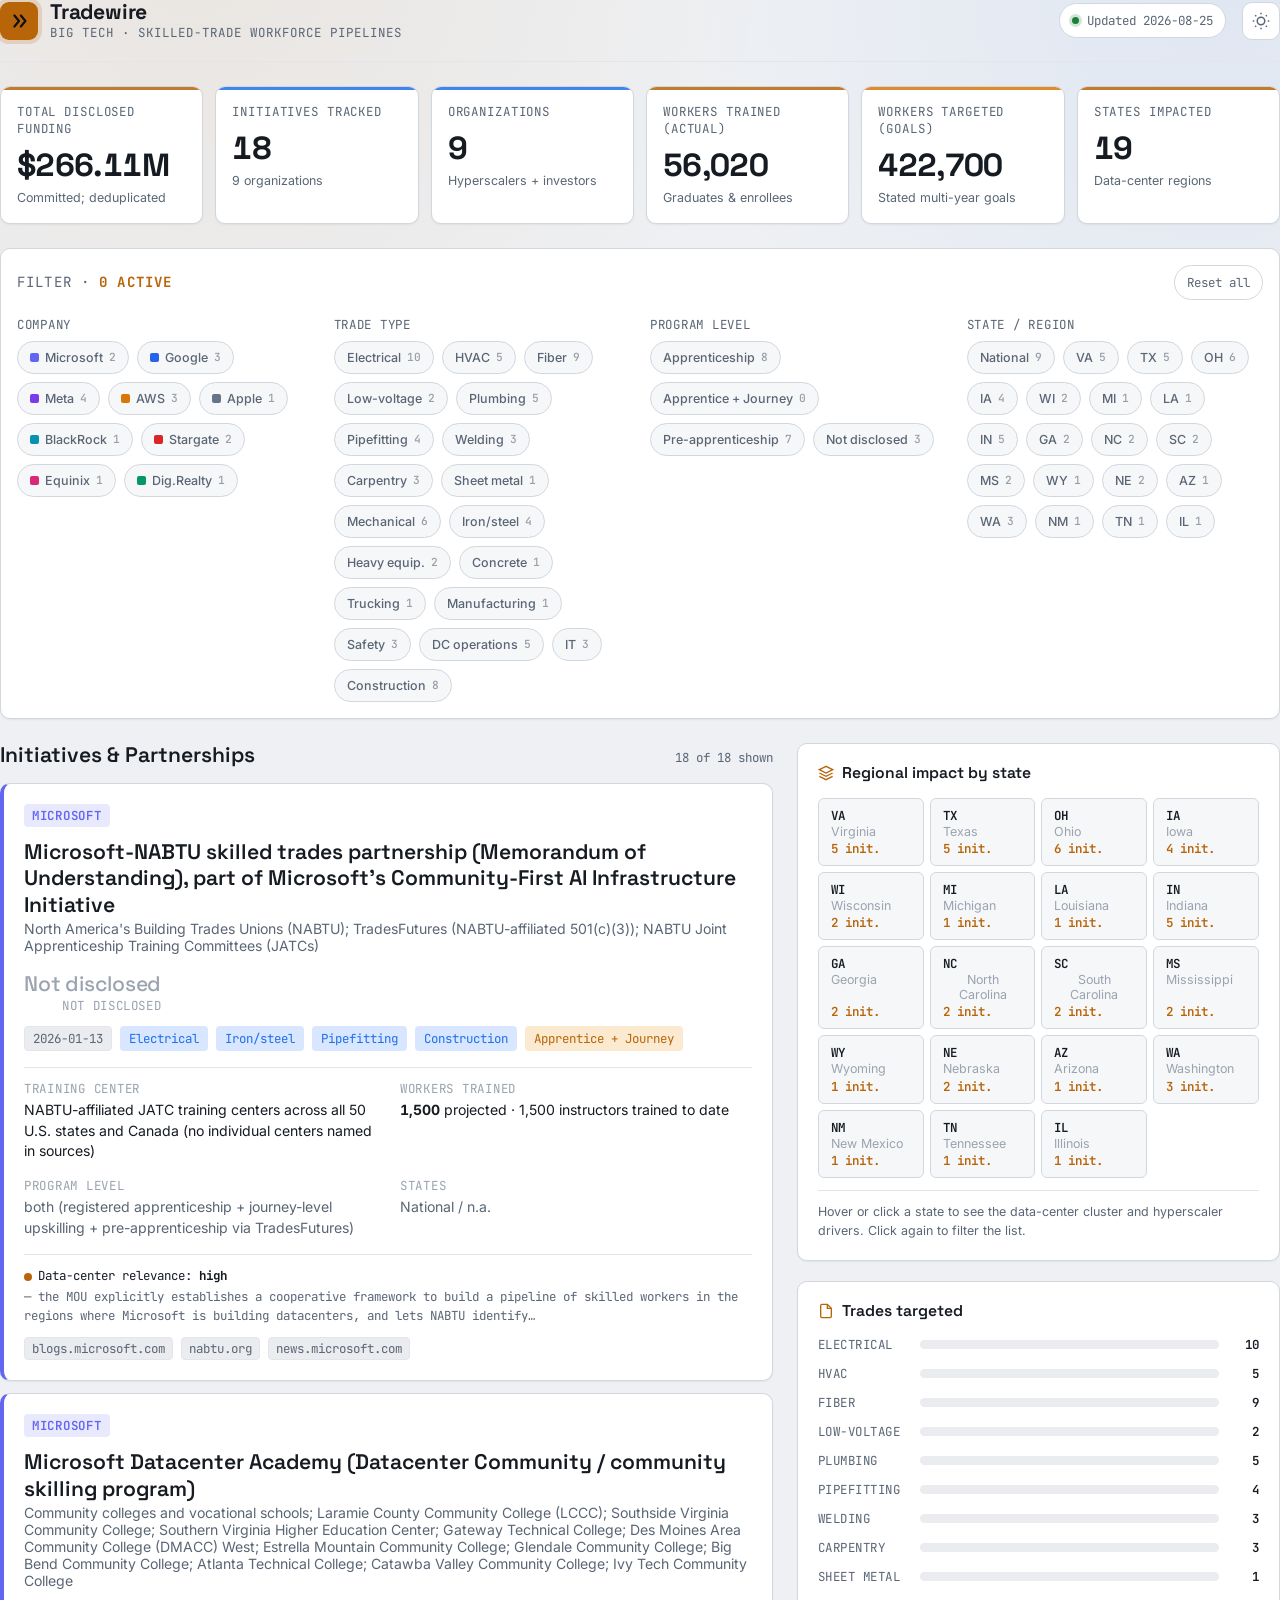
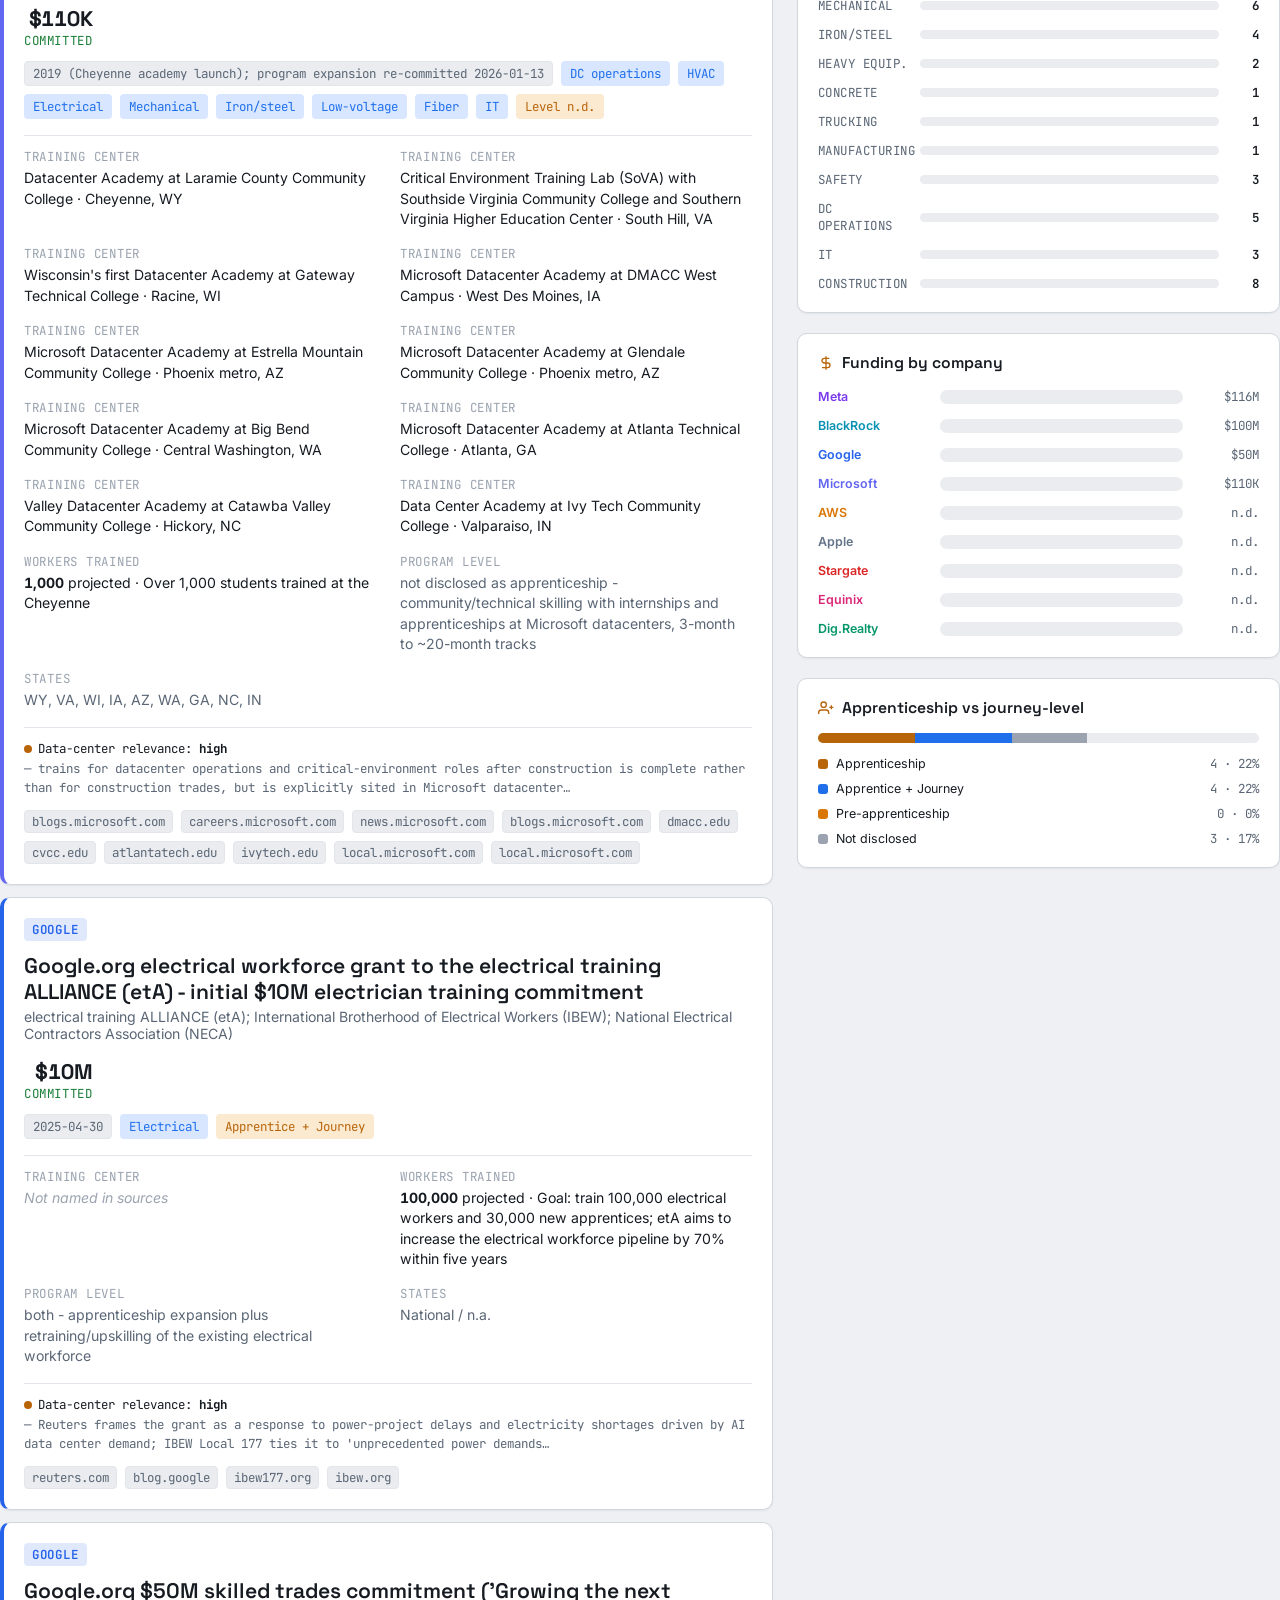
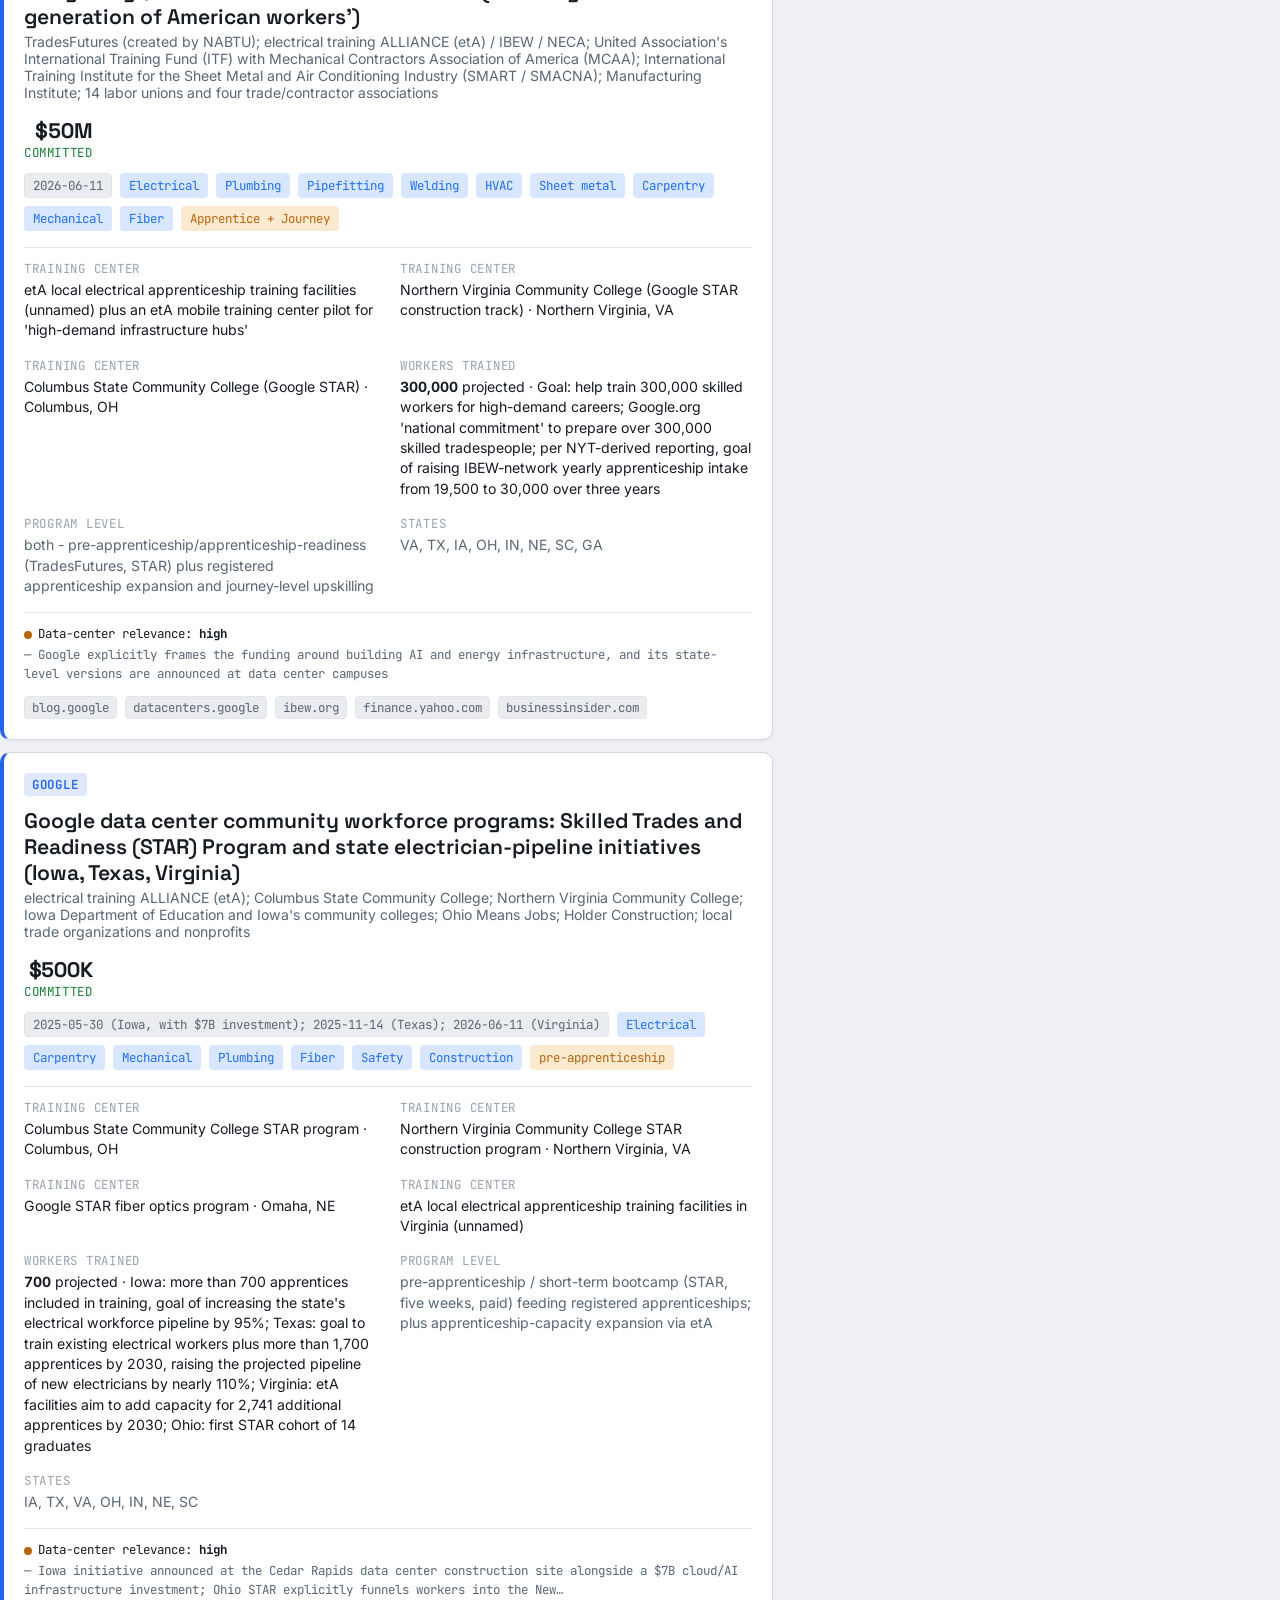
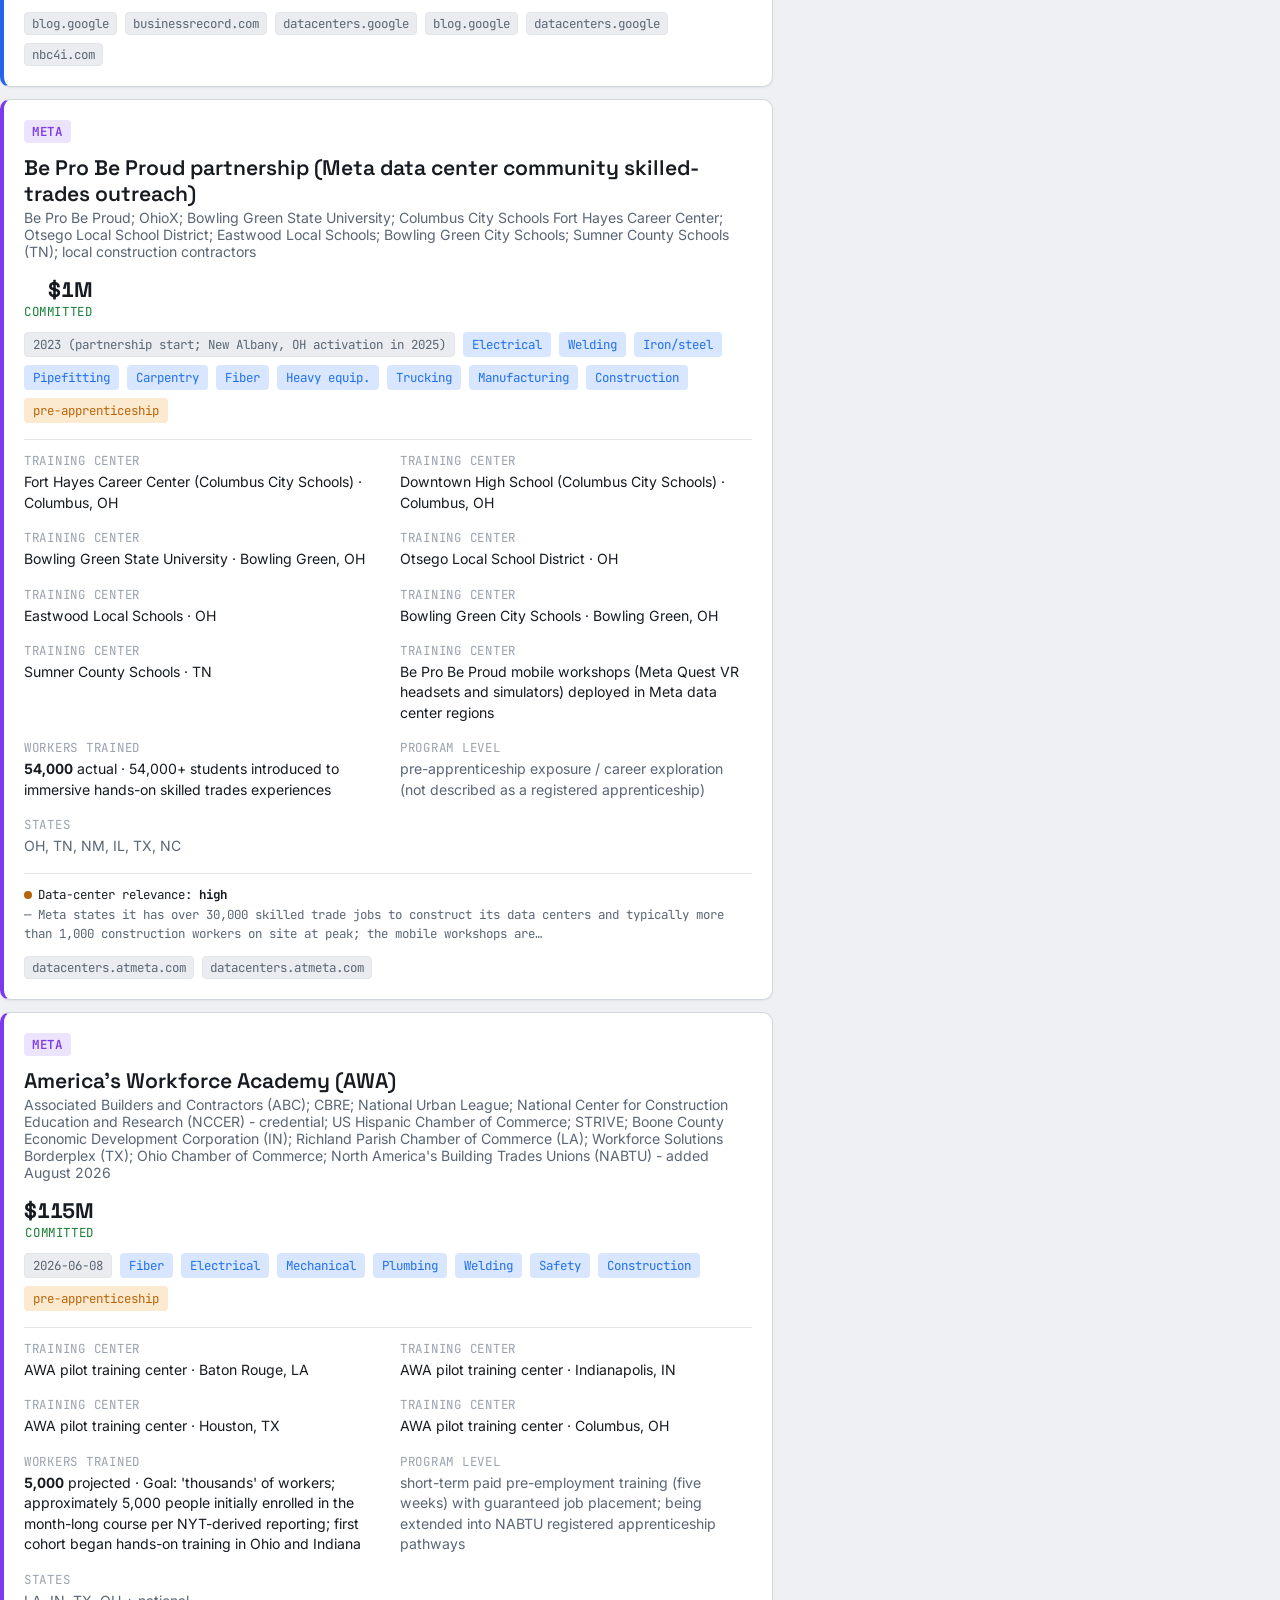
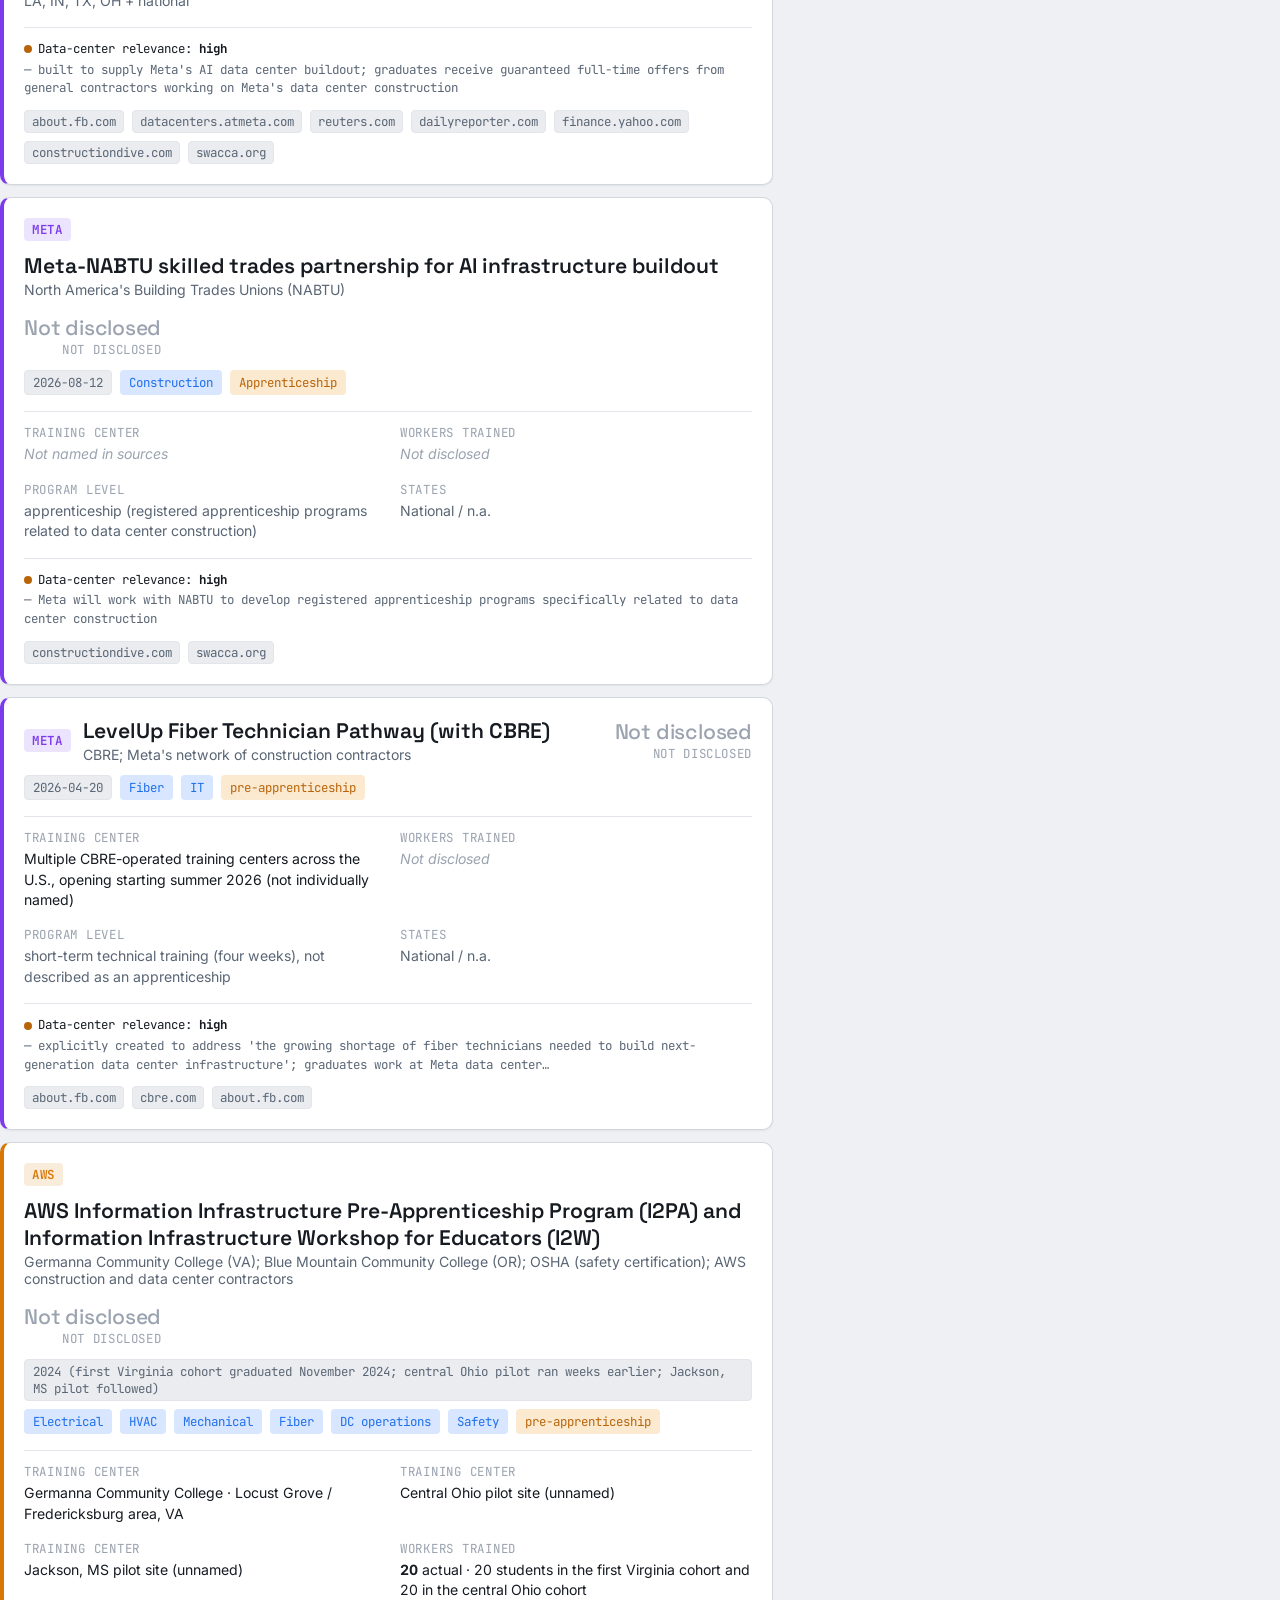
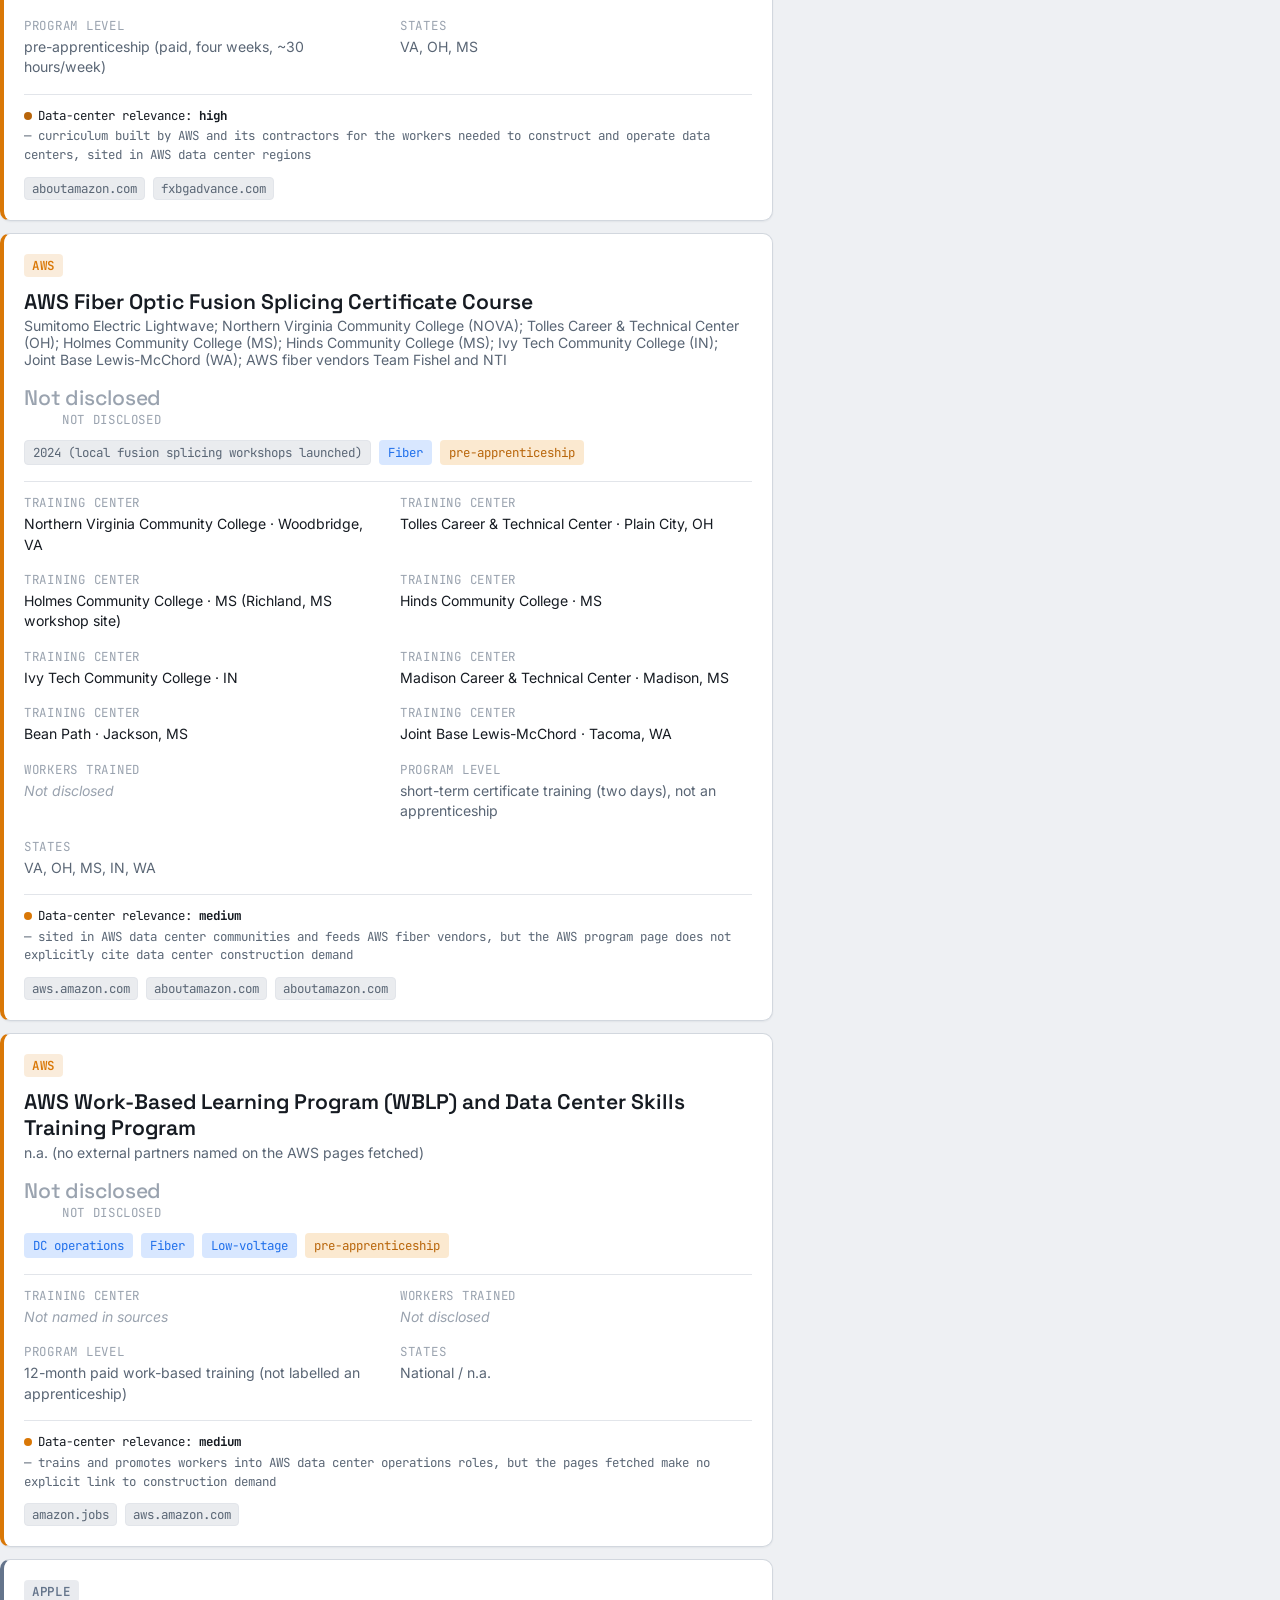
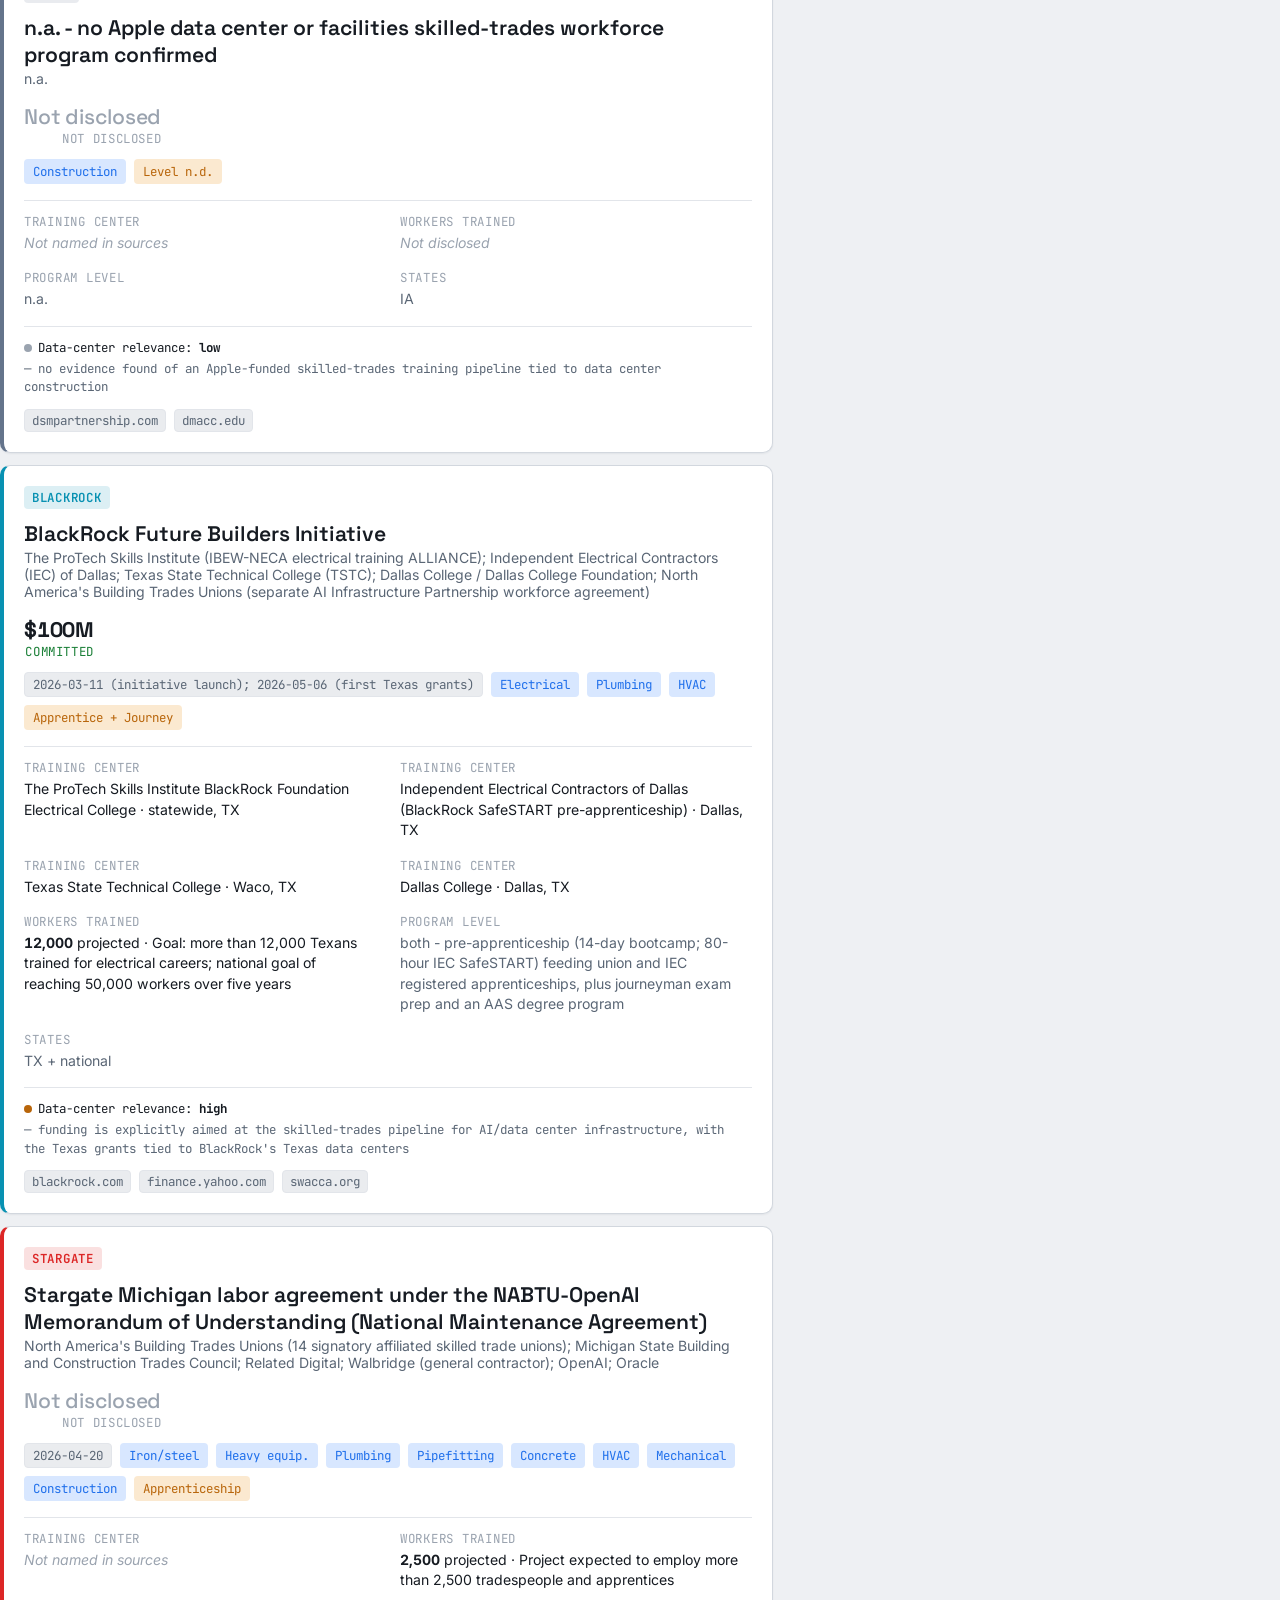
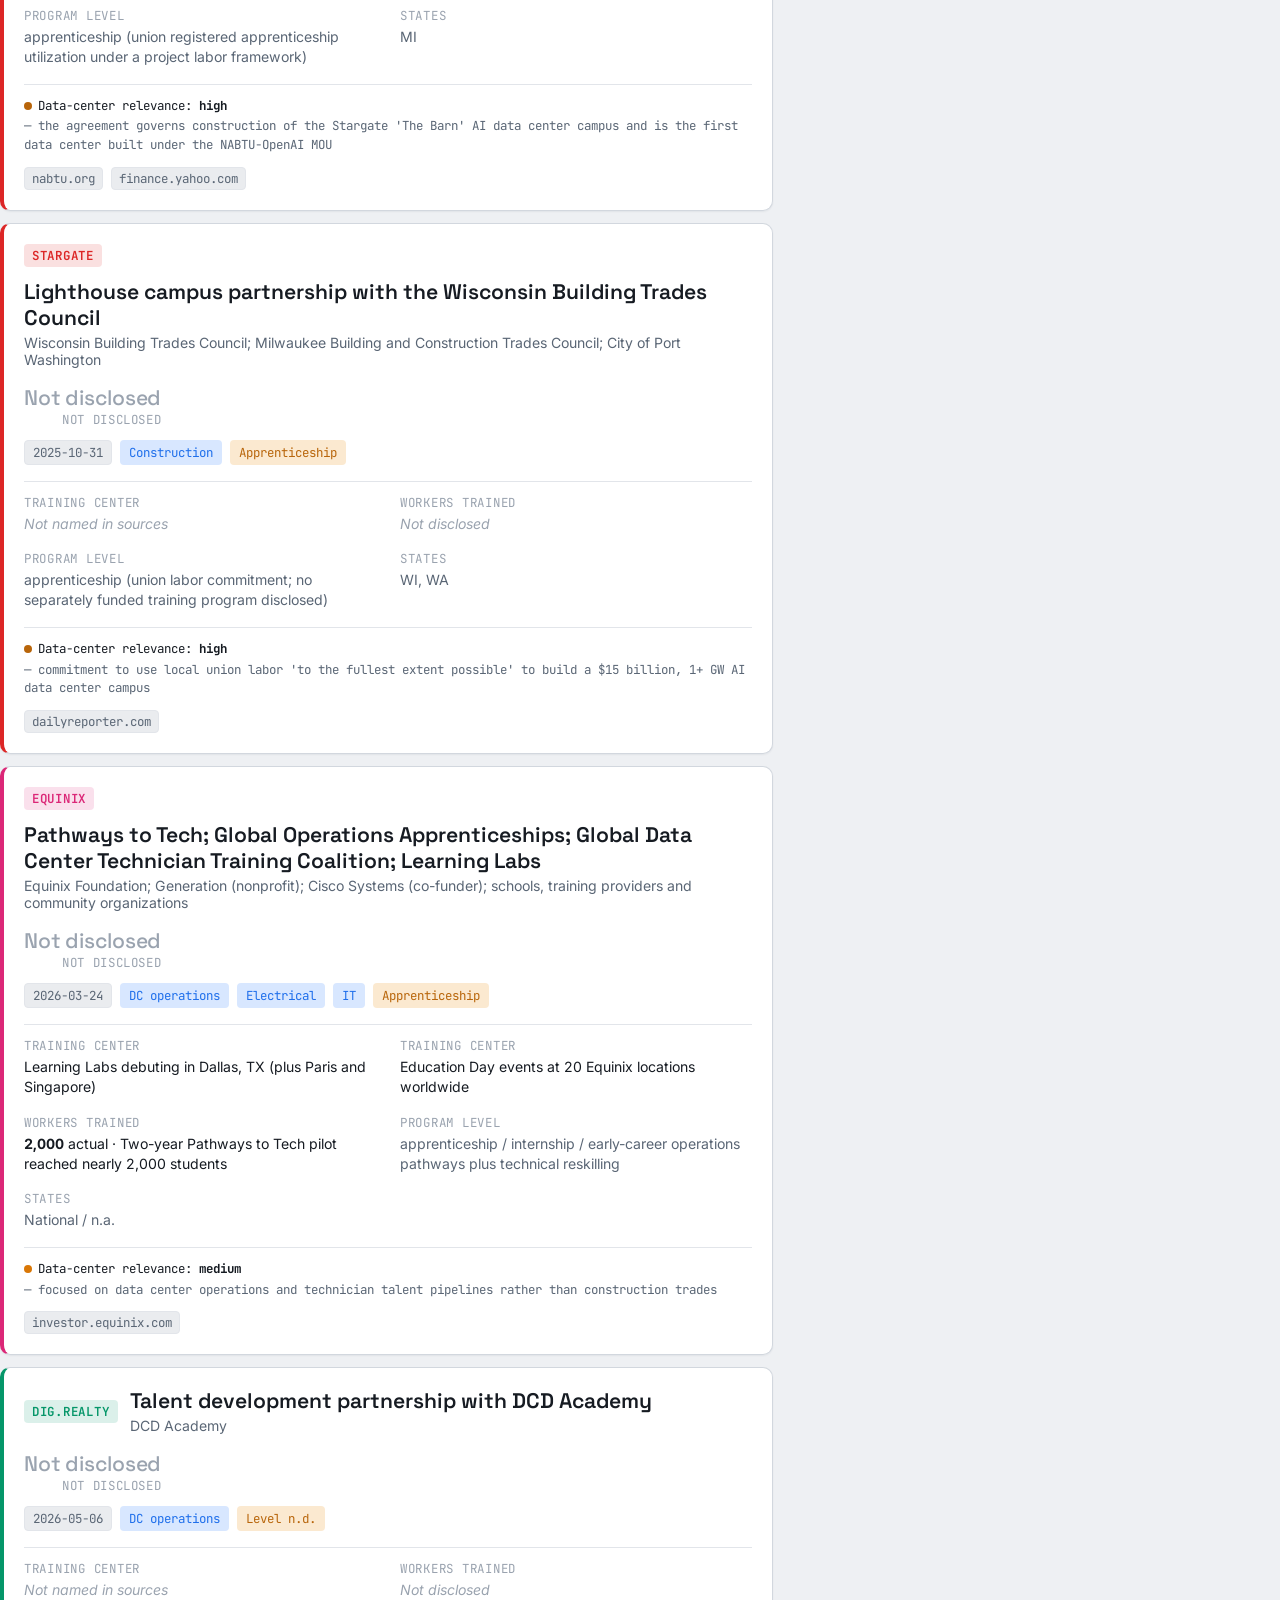
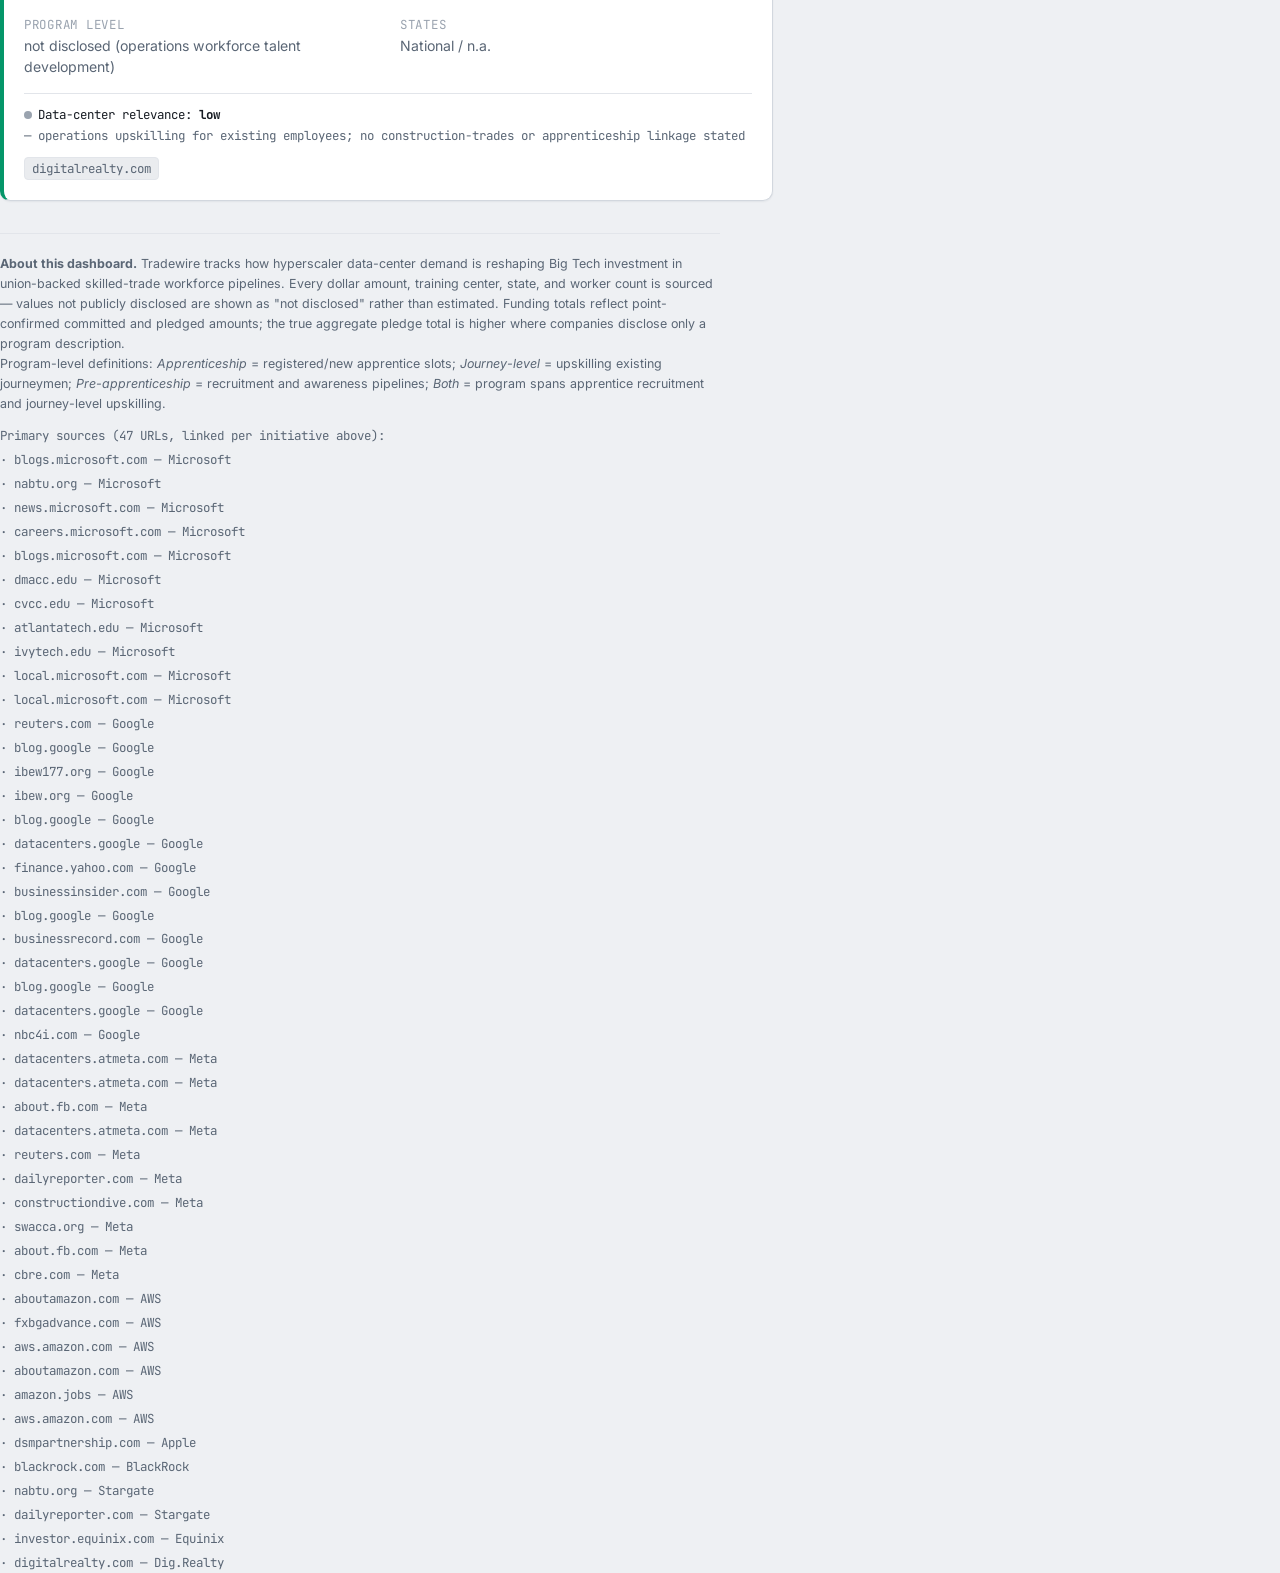
==== commit c92e1d06: "Add files via upload" ====
--- a/index.html
+++ b/index.html
@@ -8,7 +8,11 @@
 <link rel="preconnect" href="https://fonts.googleapis.com" />
 <link rel="preconnect" href="https://fonts.gstatic.com" crossorigin />
 <link rel="stylesheet" href="styles.css" />
-<link rel="icon" href="data:image/svg+xml,<svg xmlns='http://www.w3.org/2000/svg' viewBox='0 0 24 24'><rect width='24' height='24' rx='5' fill='%23f5a623'/><path d='M7 6l5 6-5 6M14 6l5 6-5 6' stroke='%230d1117' stroke-width='2.4' fill='none' stroke-linecap='round' stroke-linejoin='round'/></svg>" />
+<link rel="manifest" href="manifest.json" />
+<meta name="theme-color" content="#f5a623" />
+<link rel="icon" type="image/png" sizes="192x192" href="icon-192.png" />
+<link rel="icon" type="image/png" sizes="512x512" href="icon-512.png" />
+<link rel="apple-touch-icon" sizes="192x192" href="icon-192.png" />
 </head>
 <body>
 <div class="shell">
@@ -110,333 +114,5 @@
 
 <script src="data.js"></script>
 <script src="app.js"></script>
-<script data-pplx-inline-edit>
-(function () {
-  if (window === window.top) return;
-
-  const allowedParentOrigins = ["https://www.perplexity.ai","https://perplexity.ai","https://testing.perplexity.ai","https://staging.perplexity.ai","https://*.preview.i.perplexity.ai","http://perplexity.localhost","http://localhost:1420","http://127.0.0.1:1420","http://localhost:3000","http://127.0.0.1:3000","http://localhost:5173","http://127.0.0.1:5173"];
-  const MAX_FONT_BYTES = 500 * 1024;
-  const MAX_TOTAL_FONT_BYTES = 2 * 1024 * 1024;
-  let scrollForwarding = false;
-  let scrollRaf = 0;
-  let trustedTopOrigin = null;
-
-  // Allow entries like "https://*.preview.i.perplexity.ai" — the wildcard
-  // matches a single DNS label (no dots), so "https://*.foo" cannot stretch
-  // across multiple labels.
-  function matchesAllowedOrigin(origin) {
-    if (!origin) return false;
-    for (const entry of allowedParentOrigins) {
-      if (!entry.includes("*")) {
-        if (entry === origin) return true;
-        continue;
-      }
-      const pattern = new RegExp(
-        "^" +
-          entry.replace(/[.+?^${}()|[\]\\]/g, "\\$&").replace(/\*/g, "[^.]+") +
-          "$",
-      );
-      if (pattern.test(origin)) return true;
-    }
-    return false;
-  }
-
-  // Trust decision: when the sender is same-origin-visible (event.origin is a
-  // real origin like https://www.perplexity.ai) we trust event.origin directly.
-  // When event.origin is "null" (opaque broker srcdoc), we fall back to the
-  // broker's stamped `parentOrigin` to identify the top window. The fallback
-  // is claim-only — we rely on the browser's native `targetOrigin` enforcement
-  // on the response path (see postToTrustedTop) to ensure replies can't be
-  // delivered to anyone but the actual top window of that claimed origin.
-  function getTrustedParentOrigin(event) {
-    const forwardedParentOrigin =
-      typeof event.data.parentOrigin === "string" ? event.data.parentOrigin : null;
-    const parentOrigin = event.origin === "null" ? forwardedParentOrigin : event.origin;
-    return matchesAllowedOrigin(parentOrigin) ? parentOrigin : null;
-  }
-
-  // All responses go to window.top with targetOrigin = the allowlisted origin.
-  // An attacker that iframes us inside their own null-origin broker can claim
-  // any parentOrigin they like, but the browser will drop the reply whenever
-  // the real top's origin doesn't match — so the screenshot never leaves.
-  function postToTrustedTop(message) {
-    if (!trustedTopOrigin) return;
-    try {
-      window.top.postMessage(message, trustedTopOrigin);
-    } catch (_error) {}
-  }
-
-  function inlineAll(original, clone) {
-    if (original.nodeType !== 1 || clone.nodeType !== 1) return;
-
-    try {
-      const computedStyle = getComputedStyle(original);
-      // cssText on a computed style is the serialized declaration in modern
-      // Chromium/Safari — a single read beats enumerating ~400 longhand
-      // properties. Firefox returns "" here, so we fall back on empty.
-      const serialized = computedStyle.cssText;
-      if (serialized) {
-        clone.style.cssText = serialized;
-      } else {
-        const parts = new Array(computedStyle.length);
-        for (let index = 0; index < computedStyle.length; index += 1) {
-          const property = computedStyle[index];
-          parts[index] = `${property}:${computedStyle.getPropertyValue(property)};`;
-        }
-        clone.style.cssText = parts.join("");
-      }
-    } catch (_error) {}
-
-    const originalChildren = original.children;
-    const clonedChildren = clone.children;
-    for (
-      let index = 0;
-      index < originalChildren.length && index < clonedChildren.length;
-      index += 1
-    ) {
-      inlineAll(originalChildren[index], clonedChildren[index]);
-    }
-  }
-
-  function extractFontUrl(srcValue) {
-    const matches = [
-      ...srcValue.matchAll(
-        /url\(["']?([^"')]+)["']?\)(?:\s*format\(["']?([^"')]+)["']?\))?/gi,
-      ),
-    ];
-    if (matches.length === 0) return null;
-    const woff2 = matches.find((m) => m[2] && m[2].toLowerCase().includes("woff2"));
-    if (woff2) return woff2[1];
-    const woff = matches.find((m) => m[2] && m[2].toLowerCase().includes("woff"));
-    if (woff) return woff[1];
-    return matches[0][1];
-  }
-
-  // Cache resolved font URL -> data URI across captures. Fonts on a page
-  // essentially never change, and a batch run emits multiple captures back to
-  // back — without this we'd refetch + re-base64 every time.
-  const fontDataUriCache = new Map();
-  const SRC_DECLARATION_RE = /src\s*:\s*[^;}]+/i;
-
-  async function fetchAsDataUri(url) {
-    if (fontDataUriCache.has(url)) return fontDataUriCache.get(url);
-    let dataUri = null;
-    try {
-      const response = await fetch(url, { mode: "cors", credentials: "omit" });
-      if (response.ok) {
-        const blob = await response.blob();
-        if (blob.size <= MAX_FONT_BYTES) {
-          dataUri = await new Promise((resolve) => {
-            const reader = new FileReader();
-            reader.onloadend = () =>
-              resolve(typeof reader.result === "string" ? reader.result : null);
-            reader.onerror = () => resolve(null);
-            reader.readAsDataURL(blob);
-          });
-        }
-      }
-    } catch (_error) {
-      dataUri = null;
-    }
-    fontDataUriCache.set(url, dataUri);
-    return dataUri;
-  }
-
-  function collectFontFaceRuleTexts() {
-    const rules = [];
-    for (const sheet of document.styleSheets) {
-      let cssRules;
-      try {
-        cssRules = sheet.cssRules;
-      } catch (_error) {
-        continue;
-      }
-      if (!cssRules) continue;
-      for (const rule of cssRules) {
-        const cssText = rule.cssText || "";
-        if (cssText.startsWith("@font-face")) rules.push(cssText);
-      }
-    }
-    return rules;
-  }
-
-  async function buildInlinedFontCss() {
-    const ruleTexts = collectFontFaceRuleTexts();
-    if (ruleTexts.length === 0) return null;
-
-    const resolved = ruleTexts.map((cssText) => {
-      if (!SRC_DECLARATION_RE.test(cssText)) return null;
-      const srcMatch = cssText.match(/src\s*:\s*([^;}]+)[;}]/i);
-      if (!srcMatch) return null;
-      const url = extractFontUrl(srcMatch[1]);
-      if (!url) return null;
-      try {
-        return { cssText, url: new URL(url, document.baseURI).href };
-      } catch (_error) {
-        return null;
-      }
-    });
-
-    const dataUris = await Promise.all(
-      resolved.map((entry) => (entry ? fetchAsDataUri(entry.url) : Promise.resolve(null))),
-    );
-
-    const inlined = [];
-    let totalBytes = 0;
-    for (let index = 0; index < resolved.length; index += 1) {
-      const entry = resolved[index];
-      const dataUri = dataUris[index];
-      if (!entry || !dataUri) continue;
-      const approxBytes = dataUri.length * 0.75;
-      if (totalBytes + approxBytes > MAX_TOTAL_FONT_BYTES) break;
-      totalBytes += approxBytes;
-      inlined.push(entry.cssText.replace(SRC_DECLARATION_RE, `src: url("${dataUri}")`));
-    }
-    return inlined.length > 0 ? inlined.join("\n") : null;
-  }
-
-  function stripExternal(clone) {
-    const images = clone.querySelectorAll("img");
-    for (let index = 0; index < images.length; index += 1) {
-      const src = images[index].getAttribute("src");
-      if (src && !src.startsWith("data:")) images[index].removeAttribute("src");
-    }
-
-    const elements = clone.querySelectorAll("*");
-    for (let index = 0; index < elements.length; index += 1) {
-      const style = elements[index].style.cssText;
-      if (style && style.includes("url(")) {
-        elements[index].style.cssText = style.replace(
-          /url\(["']?(?!data:)[^)"']*["']?\)/gi,
-          "none",
-        );
-      }
-    }
-  }
-
-  function emitScroll() {
-    scrollRaf = 0;
-    if (!scrollForwarding) return;
-    postToTrustedTop({
-      type: "INLINE_EDIT_SCROLL",
-      scrollX: window.scrollX,
-      scrollY: window.scrollY,
-    });
-  }
-
-  window.addEventListener(
-    "scroll",
-    function () {
-      if (!scrollForwarding || scrollRaf) return;
-      scrollRaf = requestAnimationFrame(emitScroll);
-    },
-    { passive: true, capture: true },
-  );
-
-  async function handleCaptureRequest(event) {
-    const requestId = event.data.requestId;
-    const scrollX = window.scrollX;
-    const scrollY = window.scrollY;
-    const width = window.innerWidth;
-    const height = window.innerHeight;
-
-    function postResult(dataUrl) {
-      postToTrustedTop({
-        type: "INLINE_EDIT_SCREENSHOT_RESULT",
-        requestId,
-        dataUrl,
-        scrollX,
-        scrollY,
-      });
-    }
-
-    try {
-      // Wait for any pending web fonts to resolve so both inline metrics and
-      // the @font-face inlining below see the same loaded faces.
-      if (document.fonts && document.fonts.ready) {
-        try {
-          await document.fonts.ready;
-        } catch (_error) {}
-      }
-
-      const clone = document.documentElement.cloneNode(true);
-      inlineAll(document.documentElement, clone);
-
-      const removedNodes = clone.querySelectorAll("script,link[rel=\"stylesheet\"],style");
-      for (let index = 0; index < removedNodes.length; index += 1) {
-        removedNodes[index].remove();
-      }
-
-      stripExternal(clone);
-
-      // Re-embed web fonts as data-URI @font-face rules so the SVG rasterizer
-      // can resolve them — external font URLs aren't fetched during
-      // foreignObject rendering, which would otherwise force a fallback face
-      // and change text metrics.
-      const inlinedFontCss = await buildInlinedFontCss();
-      if (inlinedFontCss) {
-        const styleEl = document.createElement("style");
-        styleEl.textContent = inlinedFontCss;
-        const head = clone.querySelector("head");
-        if (head) head.appendChild(styleEl);
-        else clone.insertBefore(styleEl, clone.firstChild);
-      }
-
-      const html = new XMLSerializer().serializeToString(clone);
-      const svg =
-        `<svg xmlns="http://www.w3.org/2000/svg" width="${width}" height="${height}">` +
-        '<foreignObject width="100%" height="100%">' +
-        `<div xmlns="http://www.w3.org/1999/xhtml" style="width:${width}px;height:${height}px;overflow:hidden">` +
-        `<div style="position:relative;left:-${scrollX}px;top:-${scrollY}px">` +
-        html +
-        "</div></div></foreignObject></svg>";
-      const svgUrl = `data:image/svg+xml;charset=utf-8,${encodeURIComponent(svg)}`;
-      const image = new Image();
-      image.onload = function () {
-        const canvas = document.createElement("canvas");
-        canvas.width = width;
-        canvas.height = height;
-        canvas.getContext("2d").drawImage(image, 0, 0);
-        postResult(canvas.toDataURL("image/png"));
-      };
-      image.onerror = function () {
-        postResult(null);
-      };
-      image.src = svgUrl;
-    } catch (_error) {
-      postResult(null);
-    }
-  }
-
-  window.addEventListener("message", function (event) {
-    if (!event.data) return;
-    // Only accept messages from the direct parent frame. Blocks sibling /
-    // unrelated-window postMessage senders that could otherwise reach us.
-    if (event.source !== window.parent) return;
-
-    const trustedParentOrigin = getTrustedParentOrigin(event);
-    if (!trustedParentOrigin) return;
-    trustedTopOrigin = trustedParentOrigin;
-
-    if (event.data.type === "INLINE_EDIT_SCROLL_START") {
-      scrollForwarding = true;
-      emitScroll();
-      return;
-    }
-
-    if (event.data.type === "INLINE_EDIT_SCROLL_STOP") {
-      scrollForwarding = false;
-      if (scrollRaf) cancelAnimationFrame(scrollRaf);
-      scrollRaf = 0;
-      return;
-    }
-
-    if (event.data.type !== "INLINE_EDIT_CAPTURE_REQUEST") return;
-
-    handleCaptureRequest(event);
-  });
-})();
-
-
-</script></body>
+</body>
 </html>
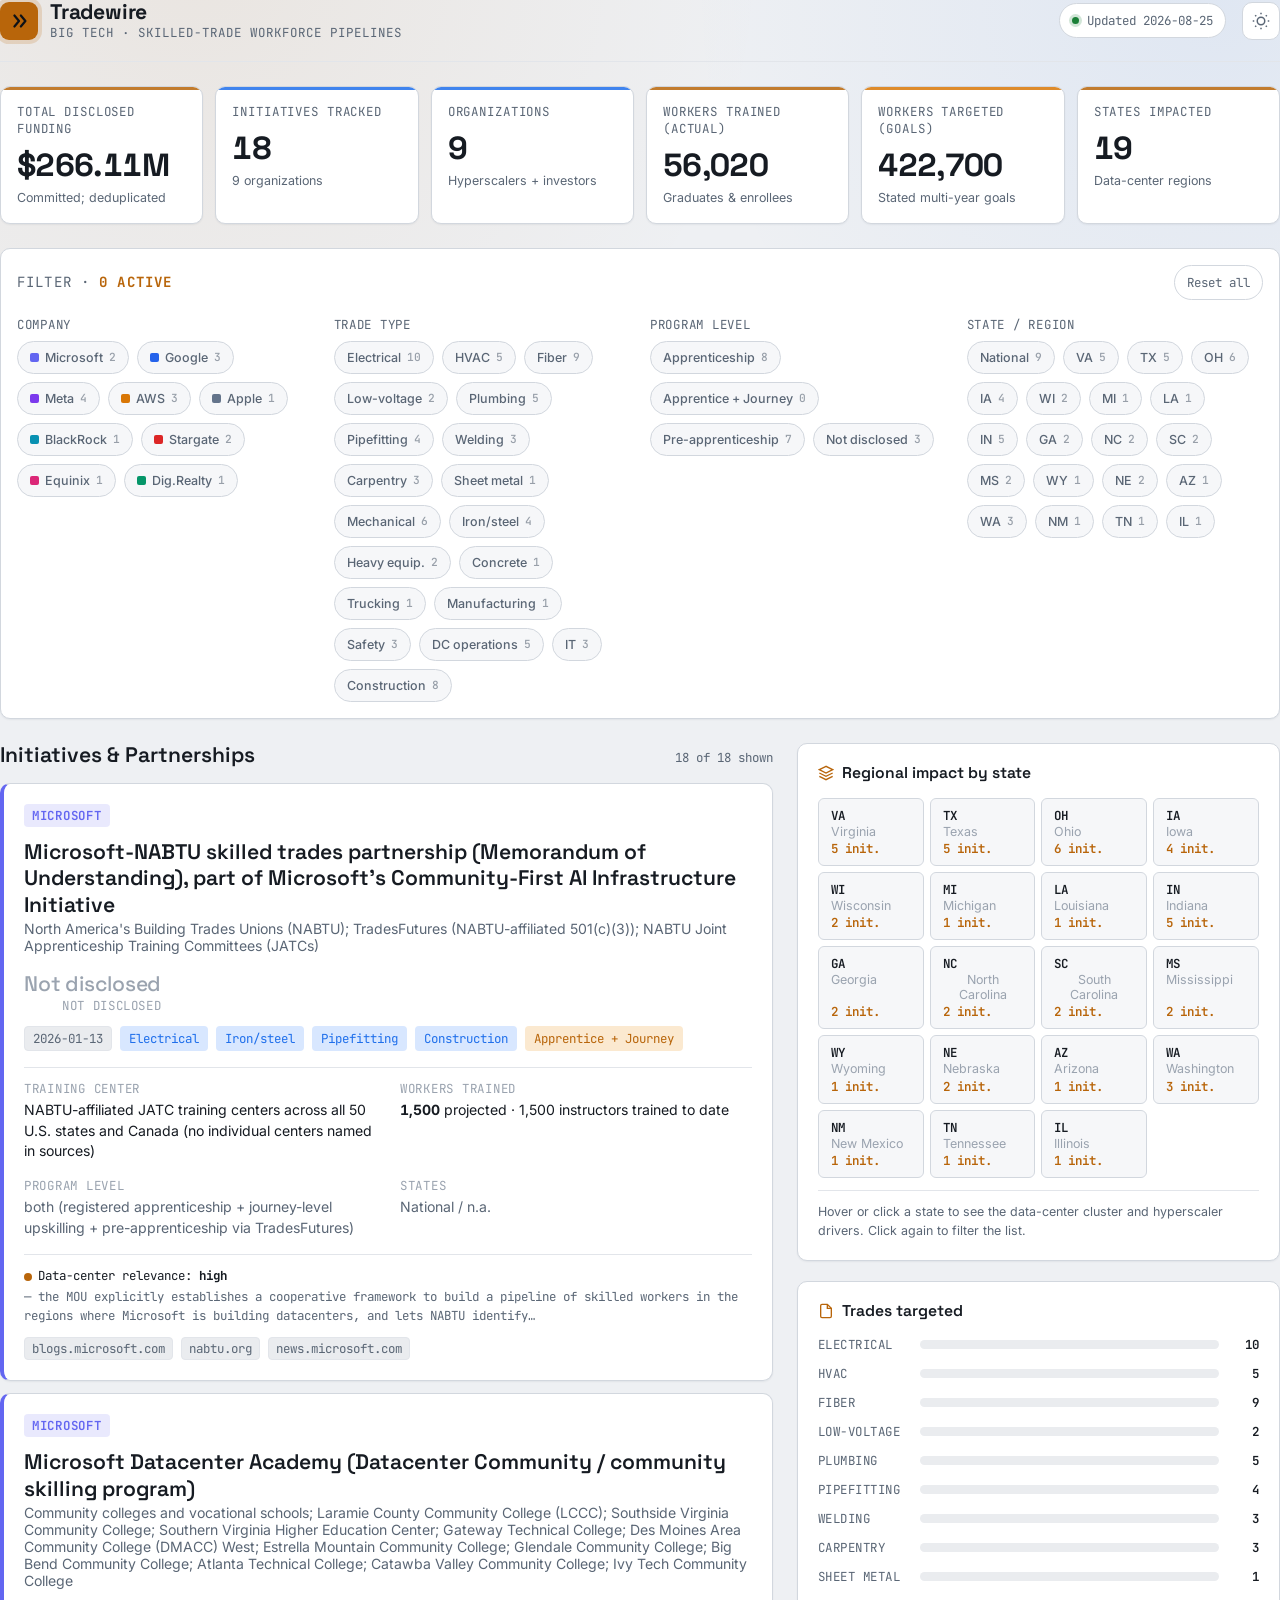
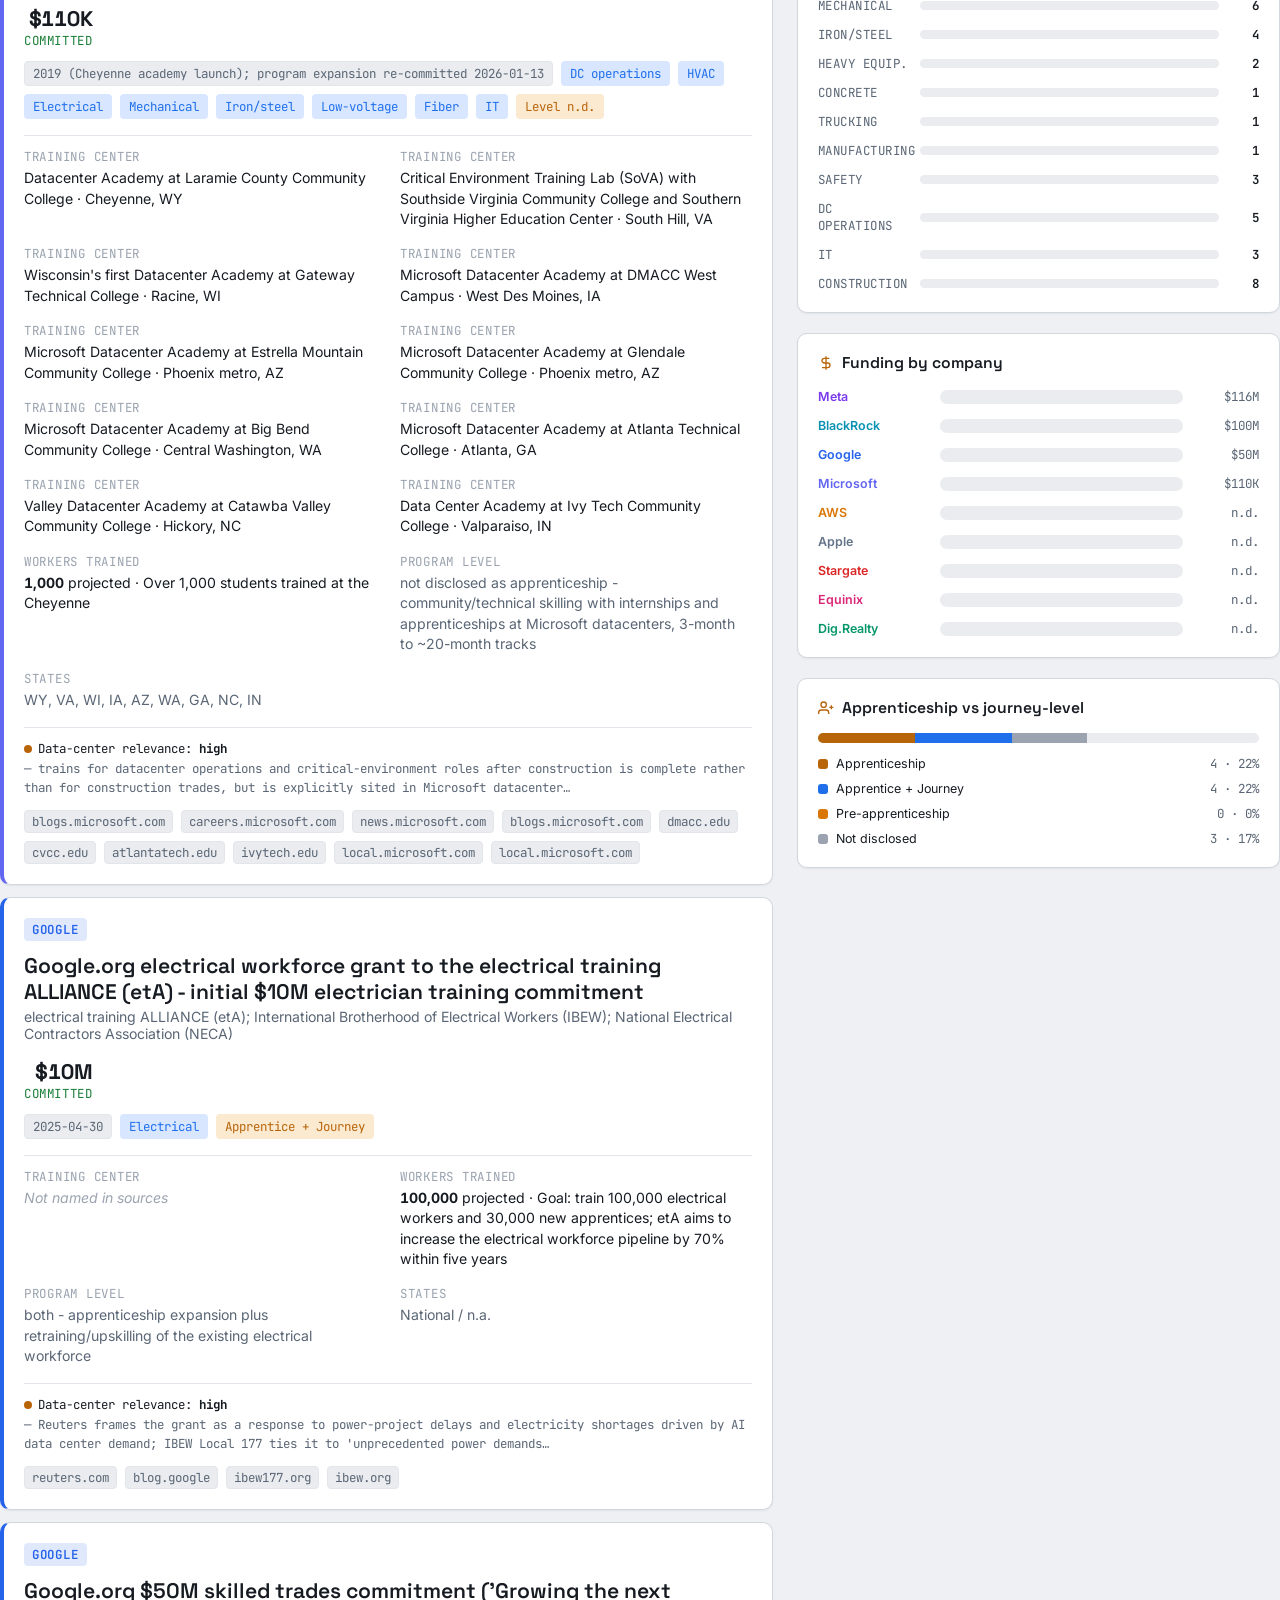
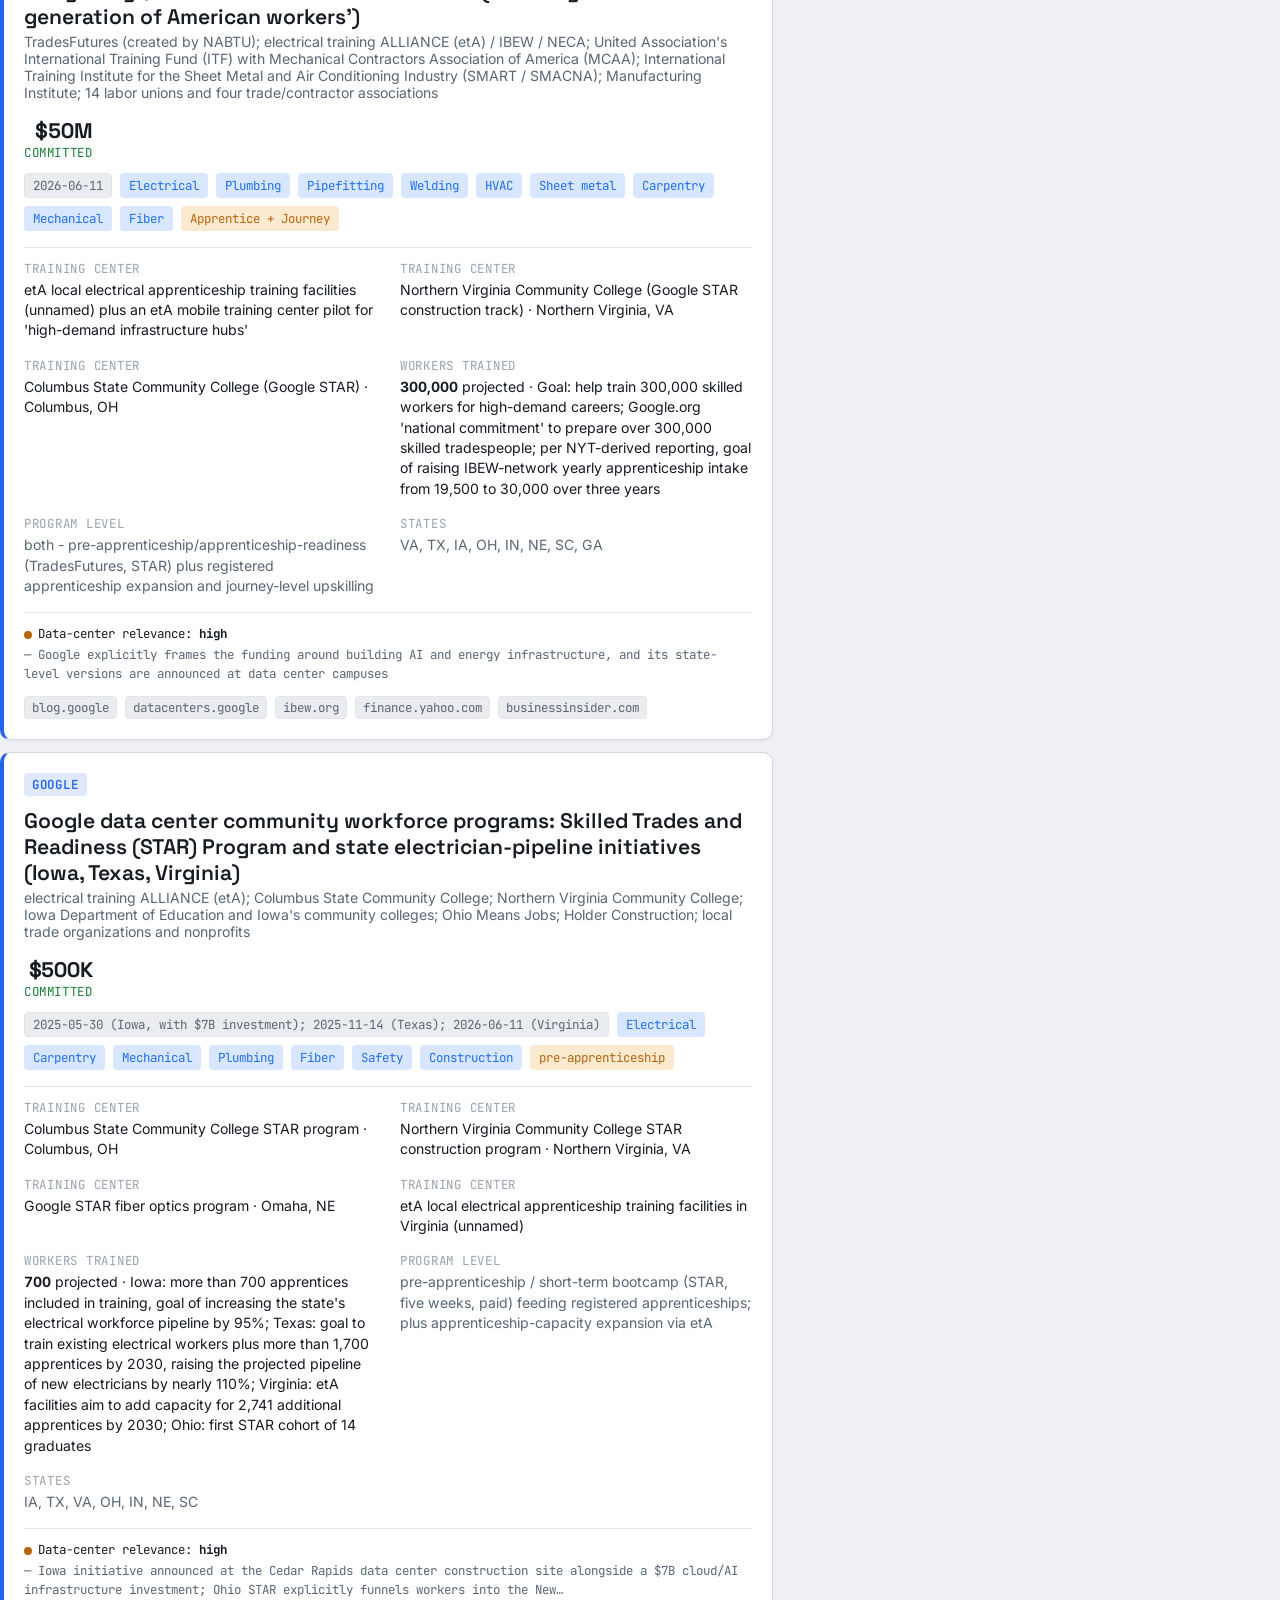
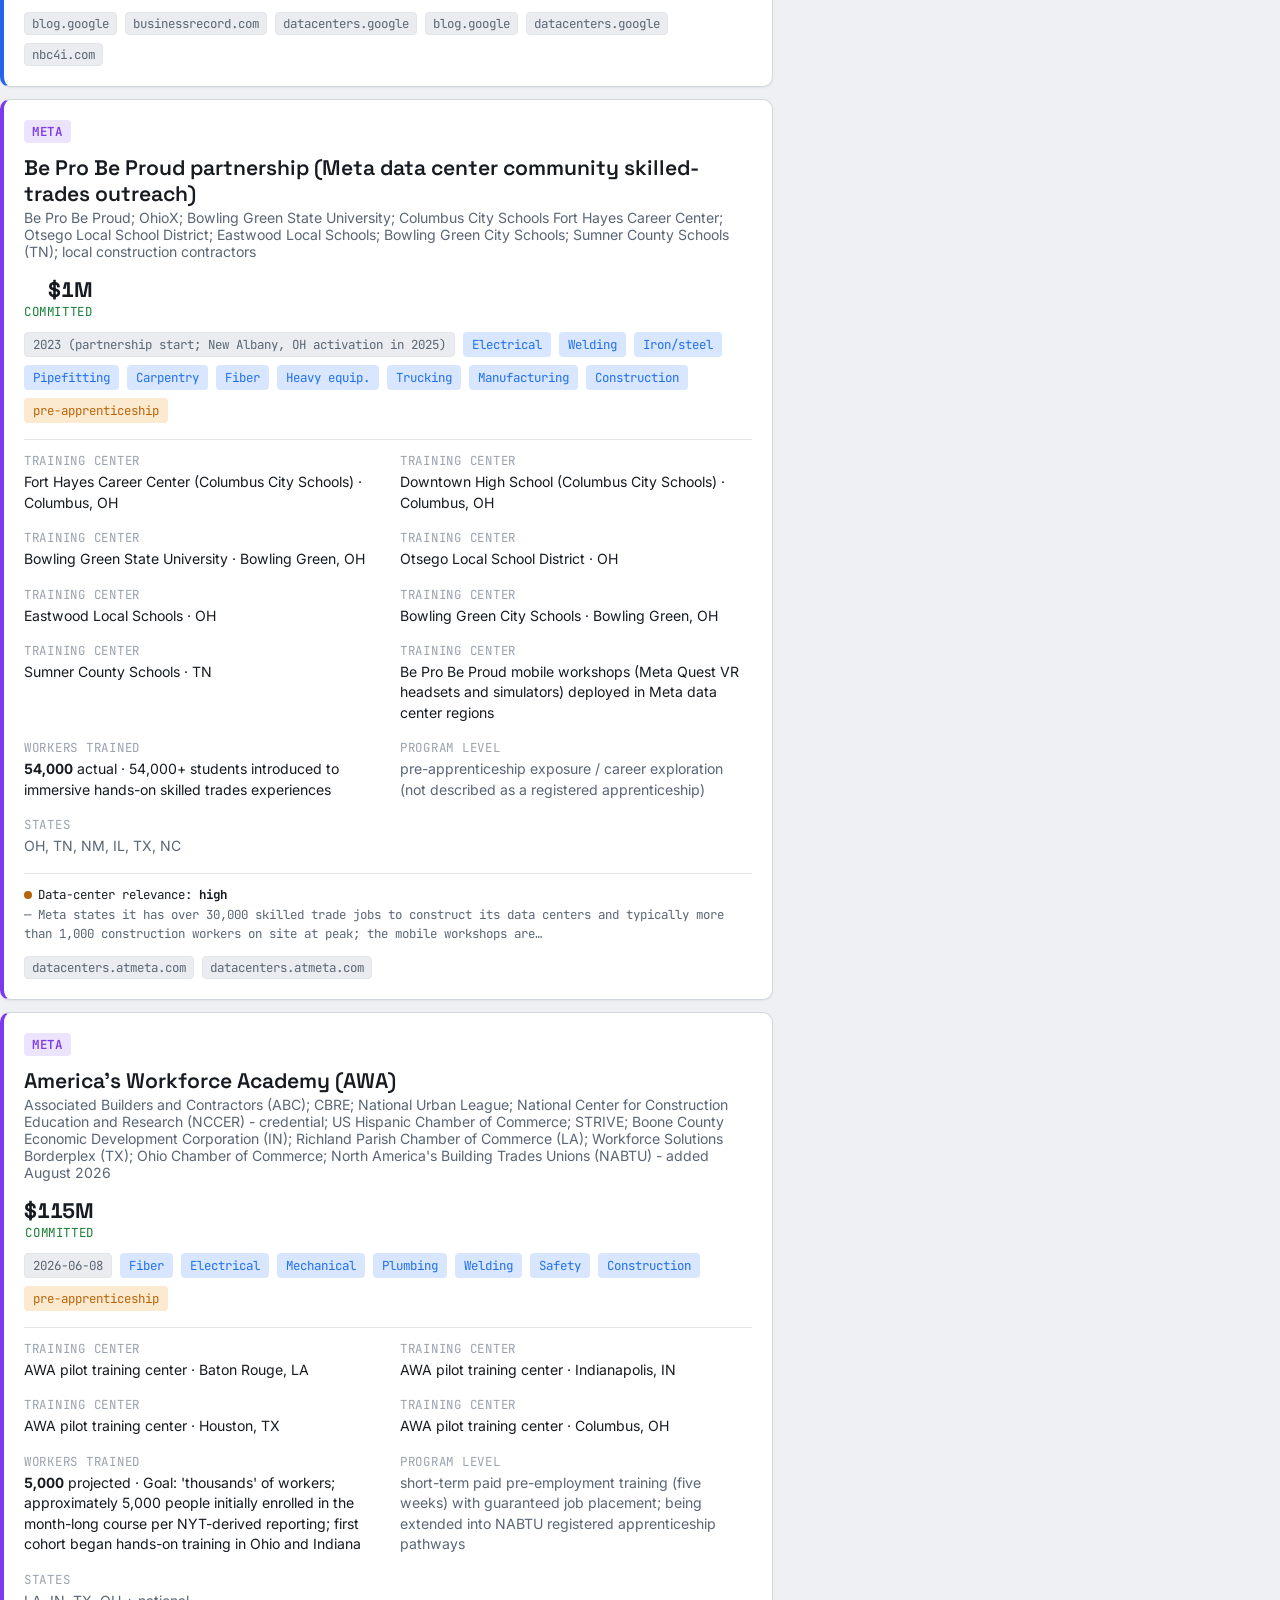
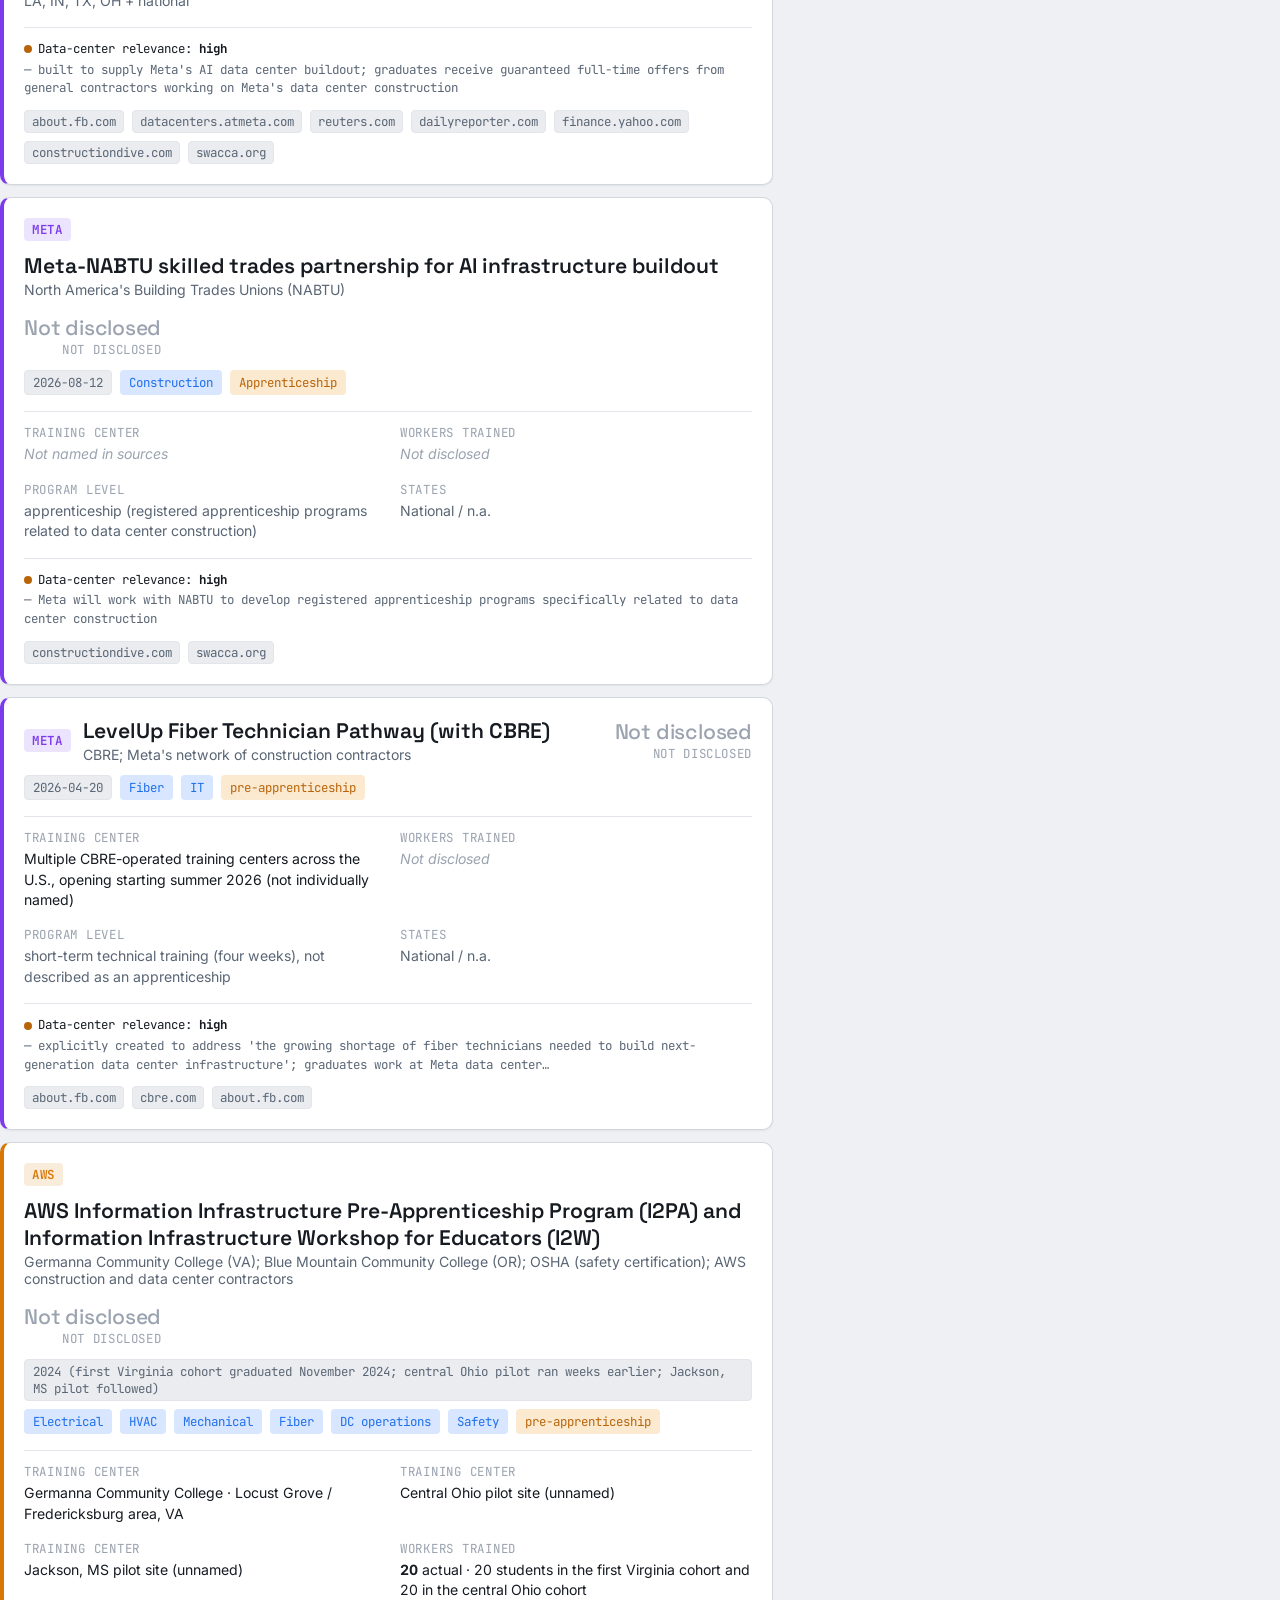
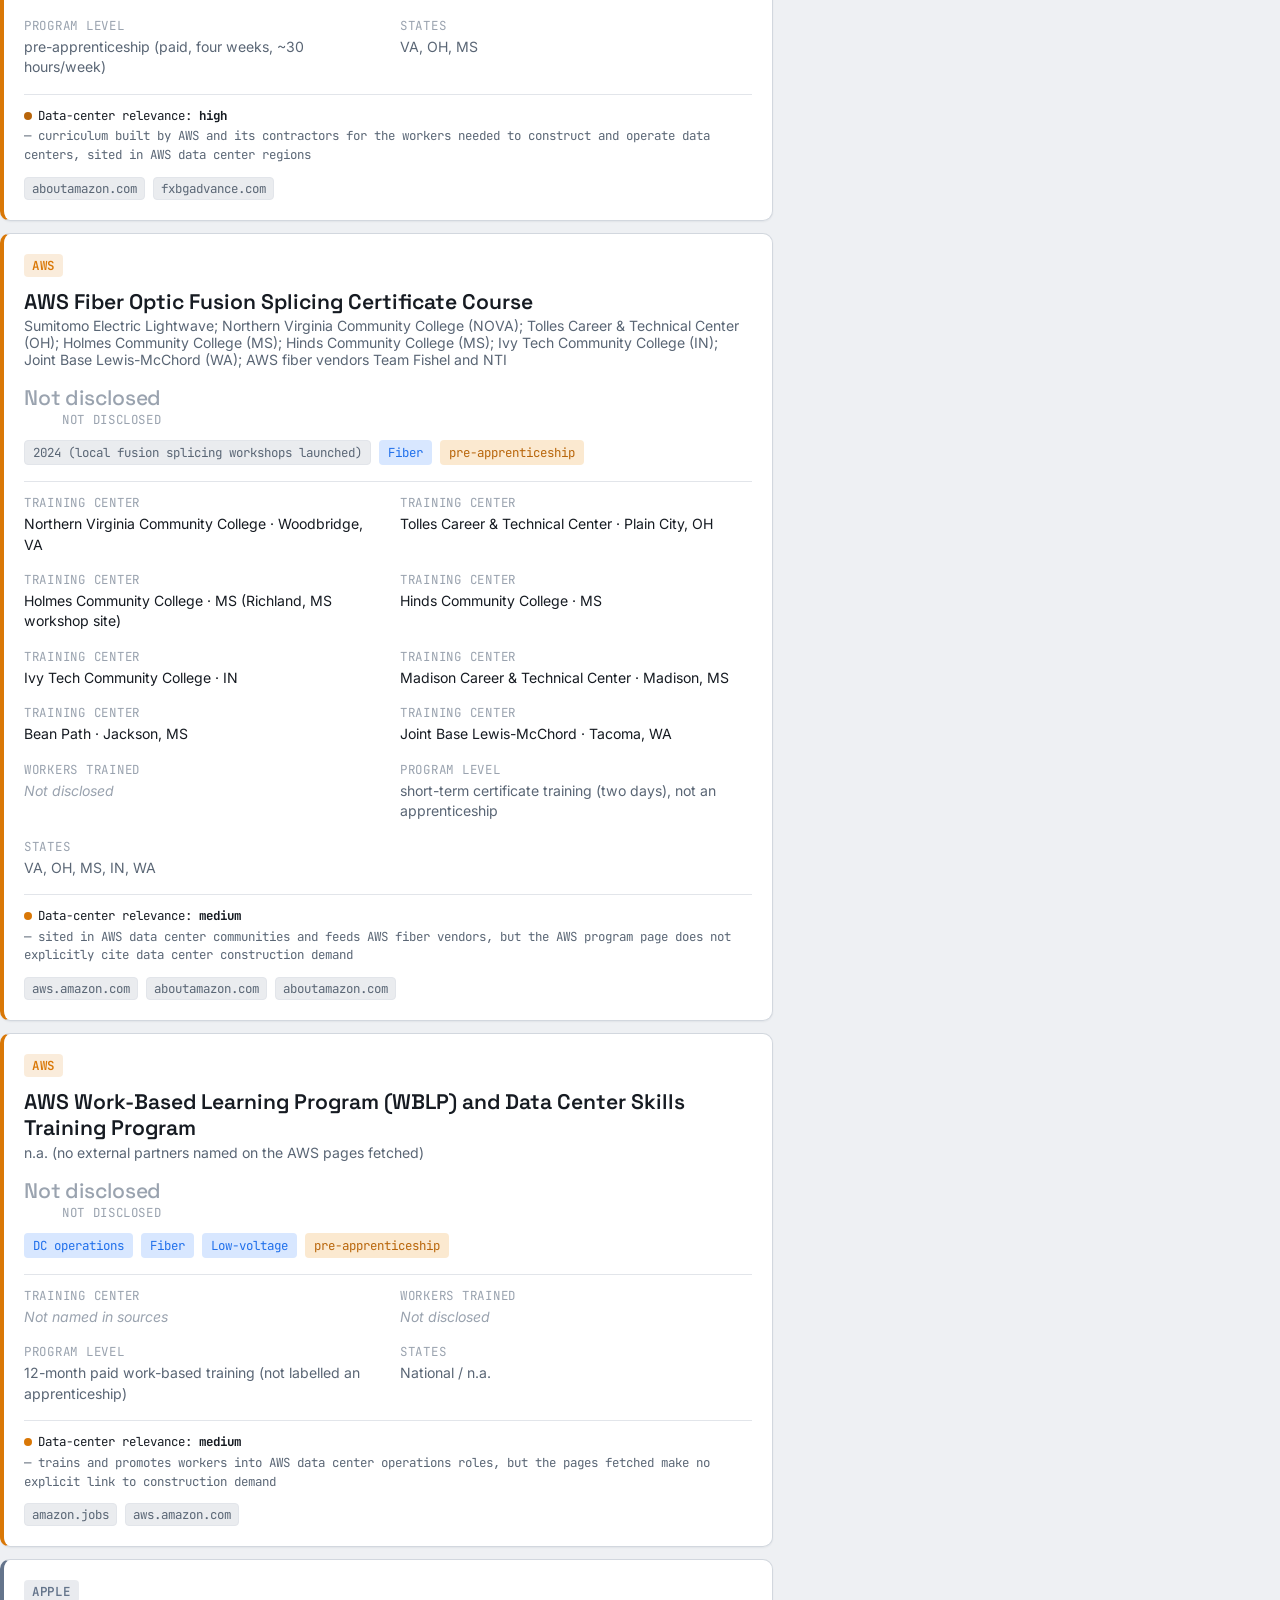
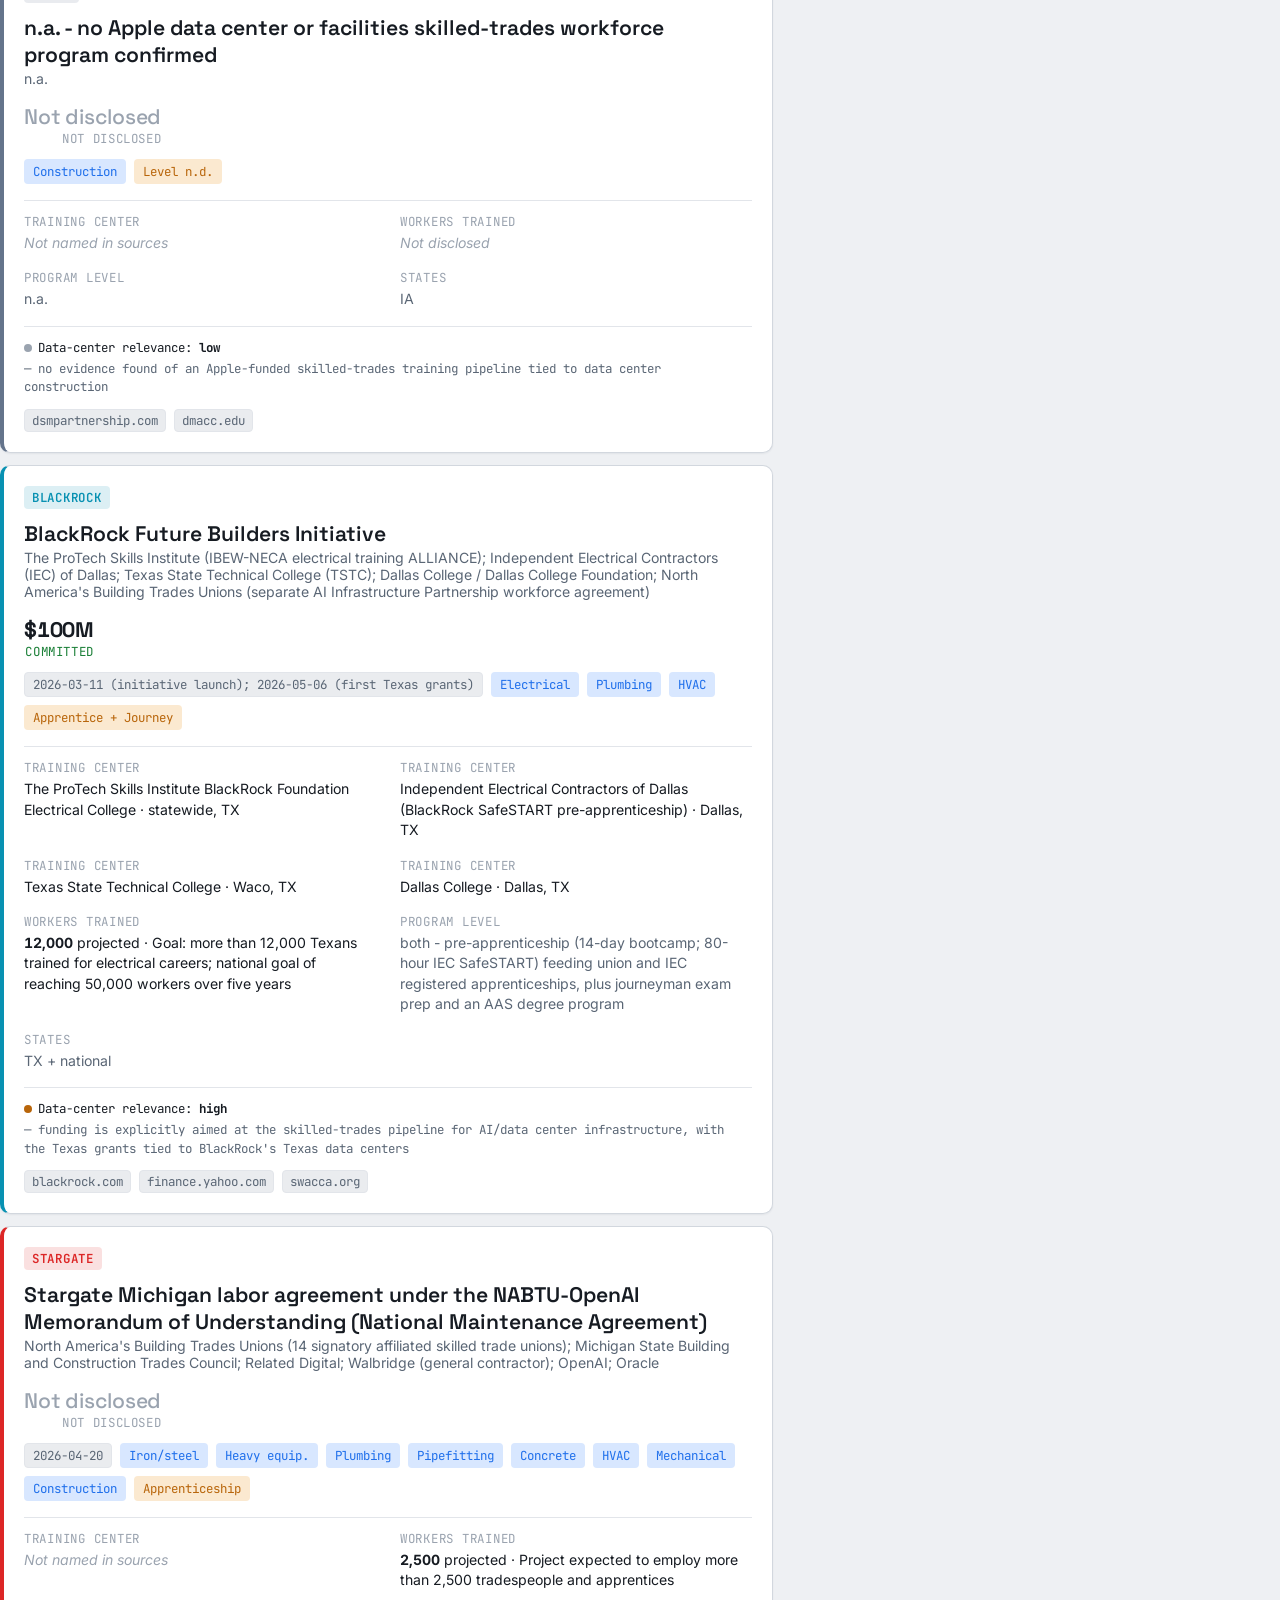
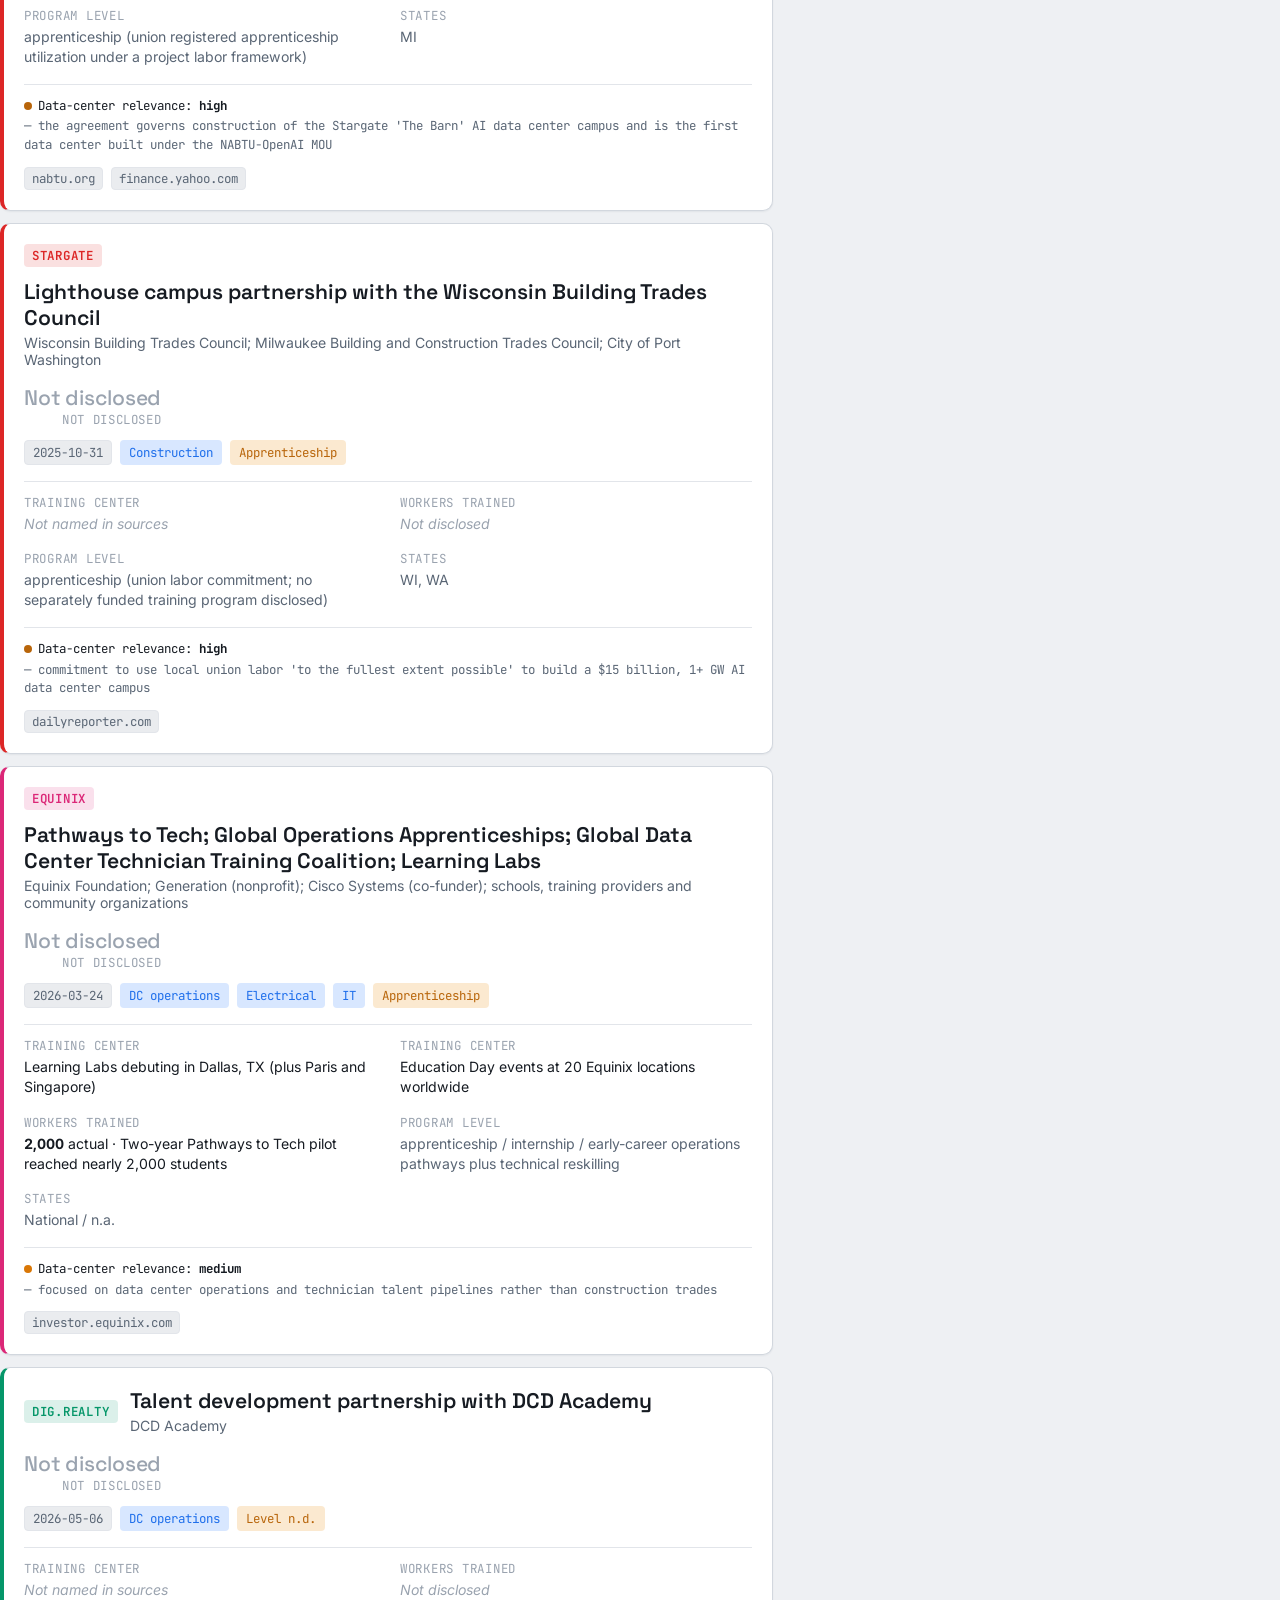
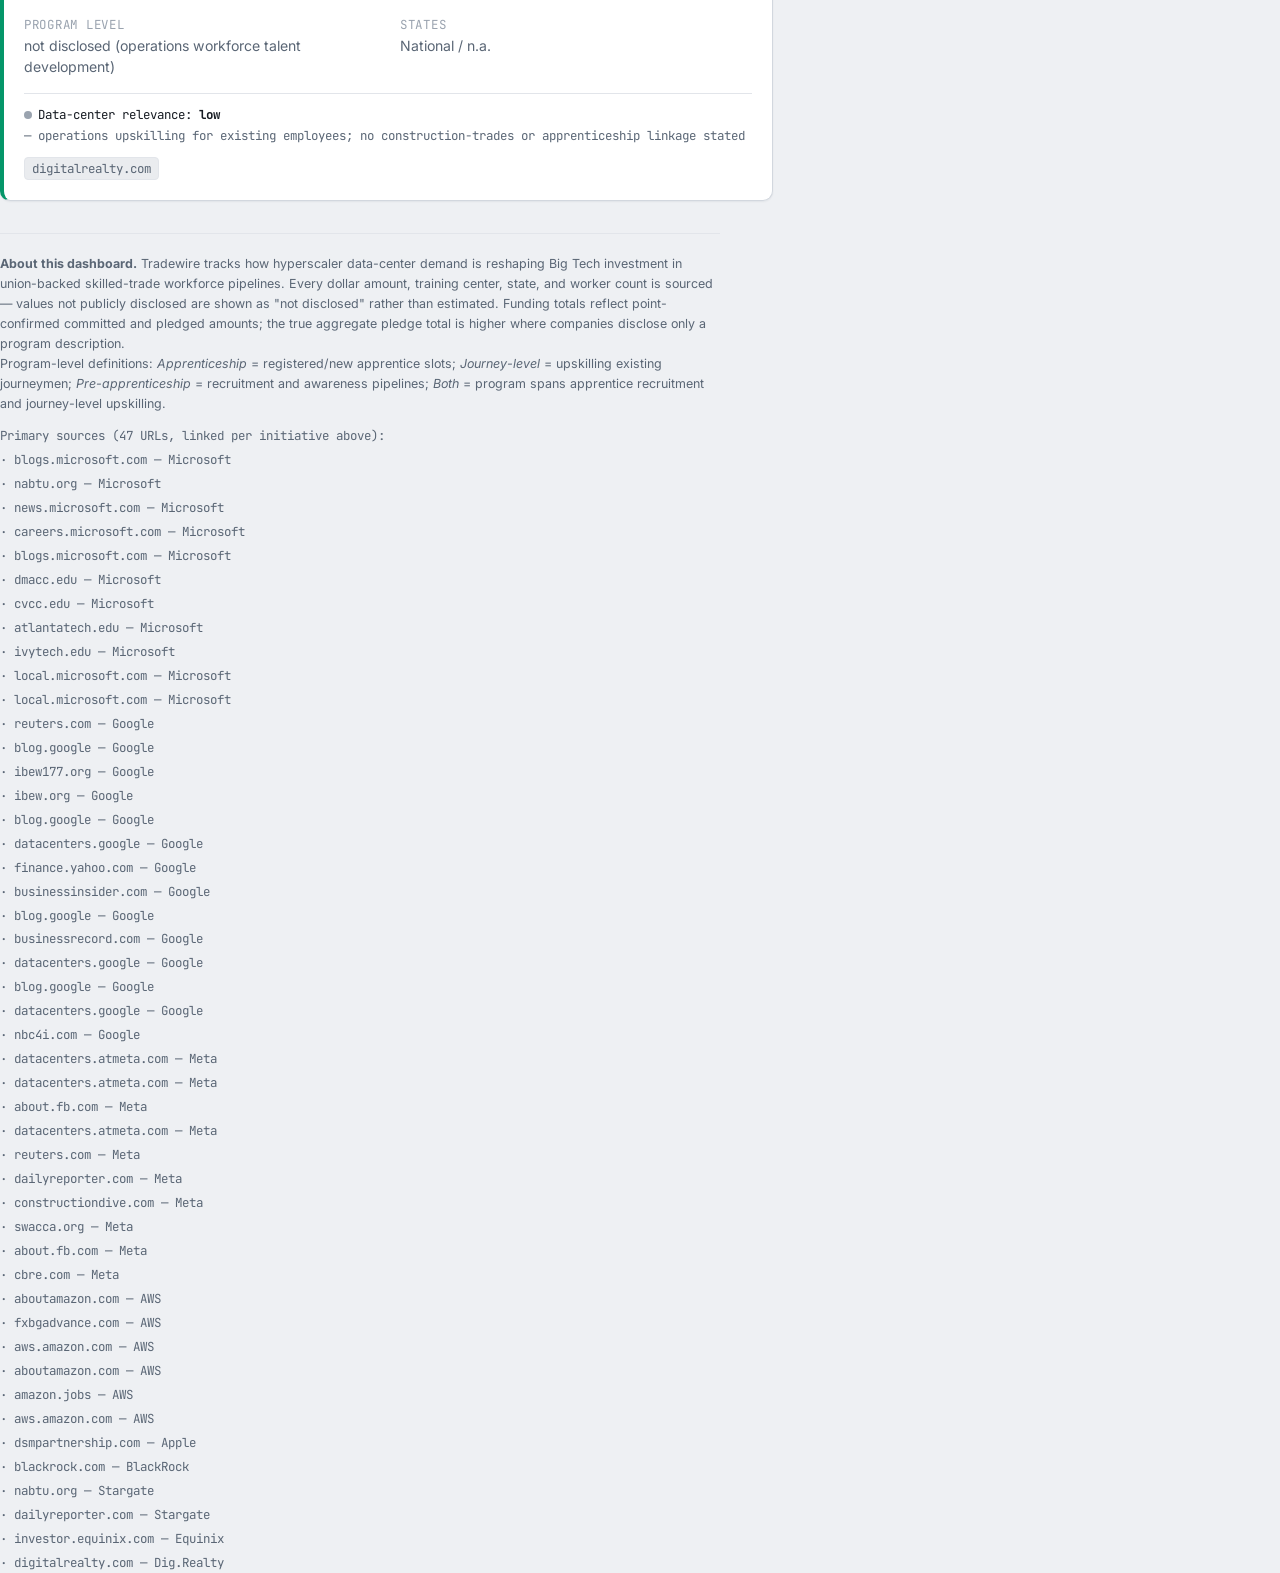
==== commit c529b93b: "Add files via upload" ====
--- a/index.html
+++ b/index.html
@@ -8,11 +8,7 @@
 <link rel="preconnect" href="https://fonts.googleapis.com" />
 <link rel="preconnect" href="https://fonts.gstatic.com" crossorigin />
 <link rel="stylesheet" href="styles.css" />
-<link rel="manifest" href="manifest.json" />
-<meta name="theme-color" content="#f5a623" />
-<link rel="icon" type="image/png" sizes="192x192" href="icon-192.png" />
-<link rel="icon" type="image/png" sizes="512x512" href="icon-512.png" />
-<link rel="apple-touch-icon" sizes="192x192" href="icon-192.png" />
+<link rel="icon" href="data:image/svg+xml,<svg xmlns='http://www.w3.org/2000/svg' viewBox='0 0 24 24'><rect width='24' height='24' rx='5' fill='%23f5a623'/><path d='M7 6l5 6-5 6M14 6l5 6-5 6' stroke='%230d1117' stroke-width='2.4' fill='none' stroke-linecap='round' stroke-linejoin='round'/></svg>" />
 </head>
 <body>
 <div class="shell">
@@ -114,5 +110,333 @@
 
 <script src="data.js"></script>
 <script src="app.js"></script>
-</body>
+<script data-pplx-inline-edit>
+(function () {
+  if (window === window.top) return;
+
+  const allowedParentOrigins = ["https://www.perplexity.ai","https://perplexity.ai","https://testing.perplexity.ai","https://staging.perplexity.ai","https://*.preview.i.perplexity.ai","http://perplexity.localhost","http://localhost:1420","http://127.0.0.1:1420","http://localhost:3000","http://127.0.0.1:3000","http://localhost:5173","http://127.0.0.1:5173"];
+  const MAX_FONT_BYTES = 500 * 1024;
+  const MAX_TOTAL_FONT_BYTES = 2 * 1024 * 1024;
+  let scrollForwarding = false;
+  let scrollRaf = 0;
+  let trustedTopOrigin = null;
+
+  // Allow entries like "https://*.preview.i.perplexity.ai" — the wildcard
+  // matches a single DNS label (no dots), so "https://*.foo" cannot stretch
+  // across multiple labels.
+  function matchesAllowedOrigin(origin) {
+    if (!origin) return false;
+    for (const entry of allowedParentOrigins) {
+      if (!entry.includes("*")) {
+        if (entry === origin) return true;
+        continue;
+      }
+      const pattern = new RegExp(
+        "^" +
+          entry.replace(/[.+?^${}()|[\]\\]/g, "\\$&").replace(/\*/g, "[^.]+") +
+          "$",
+      );
+      if (pattern.test(origin)) return true;
+    }
+    return false;
+  }
+
+  // Trust decision: when the sender is same-origin-visible (event.origin is a
+  // real origin like https://www.perplexity.ai) we trust event.origin directly.
+  // When event.origin is "null" (opaque broker srcdoc), we fall back to the
+  // broker's stamped `parentOrigin` to identify the top window. The fallback
+  // is claim-only — we rely on the browser's native `targetOrigin` enforcement
+  // on the response path (see postToTrustedTop) to ensure replies can't be
+  // delivered to anyone but the actual top window of that claimed origin.
+  function getTrustedParentOrigin(event) {
+    const forwardedParentOrigin =
+      typeof event.data.parentOrigin === "string" ? event.data.parentOrigin : null;
+    const parentOrigin = event.origin === "null" ? forwardedParentOrigin : event.origin;
+    return matchesAllowedOrigin(parentOrigin) ? parentOrigin : null;
+  }
+
+  // All responses go to window.top with targetOrigin = the allowlisted origin.
+  // An attacker that iframes us inside their own null-origin broker can claim
+  // any parentOrigin they like, but the browser will drop the reply whenever
+  // the real top's origin doesn't match — so the screenshot never leaves.
+  function postToTrustedTop(message) {
+    if (!trustedTopOrigin) return;
+    try {
+      window.top.postMessage(message, trustedTopOrigin);
+    } catch (_error) {}
+  }
+
+  function inlineAll(original, clone) {
+    if (original.nodeType !== 1 || clone.nodeType !== 1) return;
+
+    try {
+      const computedStyle = getComputedStyle(original);
+      // cssText on a computed style is the serialized declaration in modern
+      // Chromium/Safari — a single read beats enumerating ~400 longhand
+      // properties. Firefox returns "" here, so we fall back on empty.
+      const serialized = computedStyle.cssText;
+      if (serialized) {
+        clone.style.cssText = serialized;
+      } else {
+        const parts = new Array(computedStyle.length);
+        for (let index = 0; index < computedStyle.length; index += 1) {
+          const property = computedStyle[index];
+          parts[index] = `${property}:${computedStyle.getPropertyValue(property)};`;
+        }
+        clone.style.cssText = parts.join("");
+      }
+    } catch (_error) {}
+
+    const originalChildren = original.children;
+    const clonedChildren = clone.children;
+    for (
+      let index = 0;
+      index < originalChildren.length && index < clonedChildren.length;
+      index += 1
+    ) {
+      inlineAll(originalChildren[index], clonedChildren[index]);
+    }
+  }
+
+  function extractFontUrl(srcValue) {
+    const matches = [
+      ...srcValue.matchAll(
+        /url\(["']?([^"')]+)["']?\)(?:\s*format\(["']?([^"')]+)["']?\))?/gi,
+      ),
+    ];
+    if (matches.length === 0) return null;
+    const woff2 = matches.find((m) => m[2] && m[2].toLowerCase().includes("woff2"));
+    if (woff2) return woff2[1];
+    const woff = matches.find((m) => m[2] && m[2].toLowerCase().includes("woff"));
+    if (woff) return woff[1];
+    return matches[0][1];
+  }
+
+  // Cache resolved font URL -> data URI across captures. Fonts on a page
+  // essentially never change, and a batch run emits multiple captures back to
+  // back — without this we'd refetch + re-base64 every time.
+  const fontDataUriCache = new Map();
+  const SRC_DECLARATION_RE = /src\s*:\s*[^;}]+/i;
+
+  async function fetchAsDataUri(url) {
+    if (fontDataUriCache.has(url)) return fontDataUriCache.get(url);
+    let dataUri = null;
+    try {
+      const response = await fetch(url, { mode: "cors", credentials: "omit" });
+      if (response.ok) {
+        const blob = await response.blob();
+        if (blob.size <= MAX_FONT_BYTES) {
+          dataUri = await new Promise((resolve) => {
+            const reader = new FileReader();
+            reader.onloadend = () =>
+              resolve(typeof reader.result === "string" ? reader.result : null);
+            reader.onerror = () => resolve(null);
+            reader.readAsDataURL(blob);
+          });
+        }
+      }
+    } catch (_error) {
+      dataUri = null;
+    }
+    fontDataUriCache.set(url, dataUri);
+    return dataUri;
+  }
+
+  function collectFontFaceRuleTexts() {
+    const rules = [];
+    for (const sheet of document.styleSheets) {
+      let cssRules;
+      try {
+        cssRules = sheet.cssRules;
+      } catch (_error) {
+        continue;
+      }
+      if (!cssRules) continue;
+      for (const rule of cssRules) {
+        const cssText = rule.cssText || "";
+        if (cssText.startsWith("@font-face")) rules.push(cssText);
+      }
+    }
+    return rules;
+  }
+
+  async function buildInlinedFontCss() {
+    const ruleTexts = collectFontFaceRuleTexts();
+    if (ruleTexts.length === 0) return null;
+
+    const resolved = ruleTexts.map((cssText) => {
+      if (!SRC_DECLARATION_RE.test(cssText)) return null;
+      const srcMatch = cssText.match(/src\s*:\s*([^;}]+)[;}]/i);
+      if (!srcMatch) return null;
+      const url = extractFontUrl(srcMatch[1]);
+      if (!url) return null;
+      try {
+        return { cssText, url: new URL(url, document.baseURI).href };
+      } catch (_error) {
+        return null;
+      }
+    });
+
+    const dataUris = await Promise.all(
+      resolved.map((entry) => (entry ? fetchAsDataUri(entry.url) : Promise.resolve(null))),
+    );
+
+    const inlined = [];
+    let totalBytes = 0;
+    for (let index = 0; index < resolved.length; index += 1) {
+      const entry = resolved[index];
+      const dataUri = dataUris[index];
+      if (!entry || !dataUri) continue;
+      const approxBytes = dataUri.length * 0.75;
+      if (totalBytes + approxBytes > MAX_TOTAL_FONT_BYTES) break;
+      totalBytes += approxBytes;
+      inlined.push(entry.cssText.replace(SRC_DECLARATION_RE, `src: url("${dataUri}")`));
+    }
+    return inlined.length > 0 ? inlined.join("\n") : null;
+  }
+
+  function stripExternal(clone) {
+    const images = clone.querySelectorAll("img");
+    for (let index = 0; index < images.length; index += 1) {
+      const src = images[index].getAttribute("src");
+      if (src && !src.startsWith("data:")) images[index].removeAttribute("src");
+    }
+
+    const elements = clone.querySelectorAll("*");
+    for (let index = 0; index < elements.length; index += 1) {
+      const style = elements[index].style.cssText;
+      if (style && style.includes("url(")) {
+        elements[index].style.cssText = style.replace(
+          /url\(["']?(?!data:)[^)"']*["']?\)/gi,
+          "none",
+        );
+      }
+    }
+  }
+
+  function emitScroll() {
+    scrollRaf = 0;
+    if (!scrollForwarding) return;
+    postToTrustedTop({
+      type: "INLINE_EDIT_SCROLL",
+      scrollX: window.scrollX,
+      scrollY: window.scrollY,
+    });
+  }
+
+  window.addEventListener(
+    "scroll",
+    function () {
+      if (!scrollForwarding || scrollRaf) return;
+      scrollRaf = requestAnimationFrame(emitScroll);
+    },
+    { passive: true, capture: true },
+  );
+
+  async function handleCaptureRequest(event) {
+    const requestId = event.data.requestId;
+    const scrollX = window.scrollX;
+    const scrollY = window.scrollY;
+    const width = window.innerWidth;
+    const height = window.innerHeight;
+
+    function postResult(dataUrl) {
+      postToTrustedTop({
+        type: "INLINE_EDIT_SCREENSHOT_RESULT",
+        requestId,
+        dataUrl,
+        scrollX,
+        scrollY,
+      });
+    }
+
+    try {
+      // Wait for any pending web fonts to resolve so both inline metrics and
+      // the @font-face inlining below see the same loaded faces.
+      if (document.fonts && document.fonts.ready) {
+        try {
+          await document.fonts.ready;
+        } catch (_error) {}
+      }
+
+      const clone = document.documentElement.cloneNode(true);
+      inlineAll(document.documentElement, clone);
+
+      const removedNodes = clone.querySelectorAll("script,link[rel=\"stylesheet\"],style");
+      for (let index = 0; index < removedNodes.length; index += 1) {
+        removedNodes[index].remove();
+      }
+
+      stripExternal(clone);
+
+      // Re-embed web fonts as data-URI @font-face rules so the SVG rasterizer
+      // can resolve them — external font URLs aren't fetched during
+      // foreignObject rendering, which would otherwise force a fallback face
+      // and change text metrics.
+      const inlinedFontCss = await buildInlinedFontCss();
+      if (inlinedFontCss) {
+        const styleEl = document.createElement("style");
+        styleEl.textContent = inlinedFontCss;
+        const head = clone.querySelector("head");
+        if (head) head.appendChild(styleEl);
+        else clone.insertBefore(styleEl, clone.firstChild);
+      }
+
+      const html = new XMLSerializer().serializeToString(clone);
+      const svg =
+        `<svg xmlns="http://www.w3.org/2000/svg" width="${width}" height="${height}">` +
+        '<foreignObject width="100%" height="100%">' +
+        `<div xmlns="http://www.w3.org/1999/xhtml" style="width:${width}px;height:${height}px;overflow:hidden">` +
+        `<div style="position:relative;left:-${scrollX}px;top:-${scrollY}px">` +
+        html +
+        "</div></div></foreignObject></svg>";
+      const svgUrl = `data:image/svg+xml;charset=utf-8,${encodeURIComponent(svg)}`;
+      const image = new Image();
+      image.onload = function () {
+        const canvas = document.createElement("canvas");
+        canvas.width = width;
+        canvas.height = height;
+        canvas.getContext("2d").drawImage(image, 0, 0);
+        postResult(canvas.toDataURL("image/png"));
+      };
+      image.onerror = function () {
+        postResult(null);
+      };
+      image.src = svgUrl;
+    } catch (_error) {
+      postResult(null);
+    }
+  }
+
+  window.addEventListener("message", function (event) {
+    if (!event.data) return;
+    // Only accept messages from the direct parent frame. Blocks sibling /
+    // unrelated-window postMessage senders that could otherwise reach us.
+    if (event.source !== window.parent) return;
+
+    const trustedParentOrigin = getTrustedParentOrigin(event);
+    if (!trustedParentOrigin) return;
+    trustedTopOrigin = trustedParentOrigin;
+
+    if (event.data.type === "INLINE_EDIT_SCROLL_START") {
+      scrollForwarding = true;
+      emitScroll();
+      return;
+    }
+
+    if (event.data.type === "INLINE_EDIT_SCROLL_STOP") {
+      scrollForwarding = false;
+      if (scrollRaf) cancelAnimationFrame(scrollRaf);
+      scrollRaf = 0;
+      return;
+    }
+
+    if (event.data.type !== "INLINE_EDIT_CAPTURE_REQUEST") return;
+
+    handleCaptureRequest(event);
+  });
+})();
+
+
+</script></body>
 </html>
